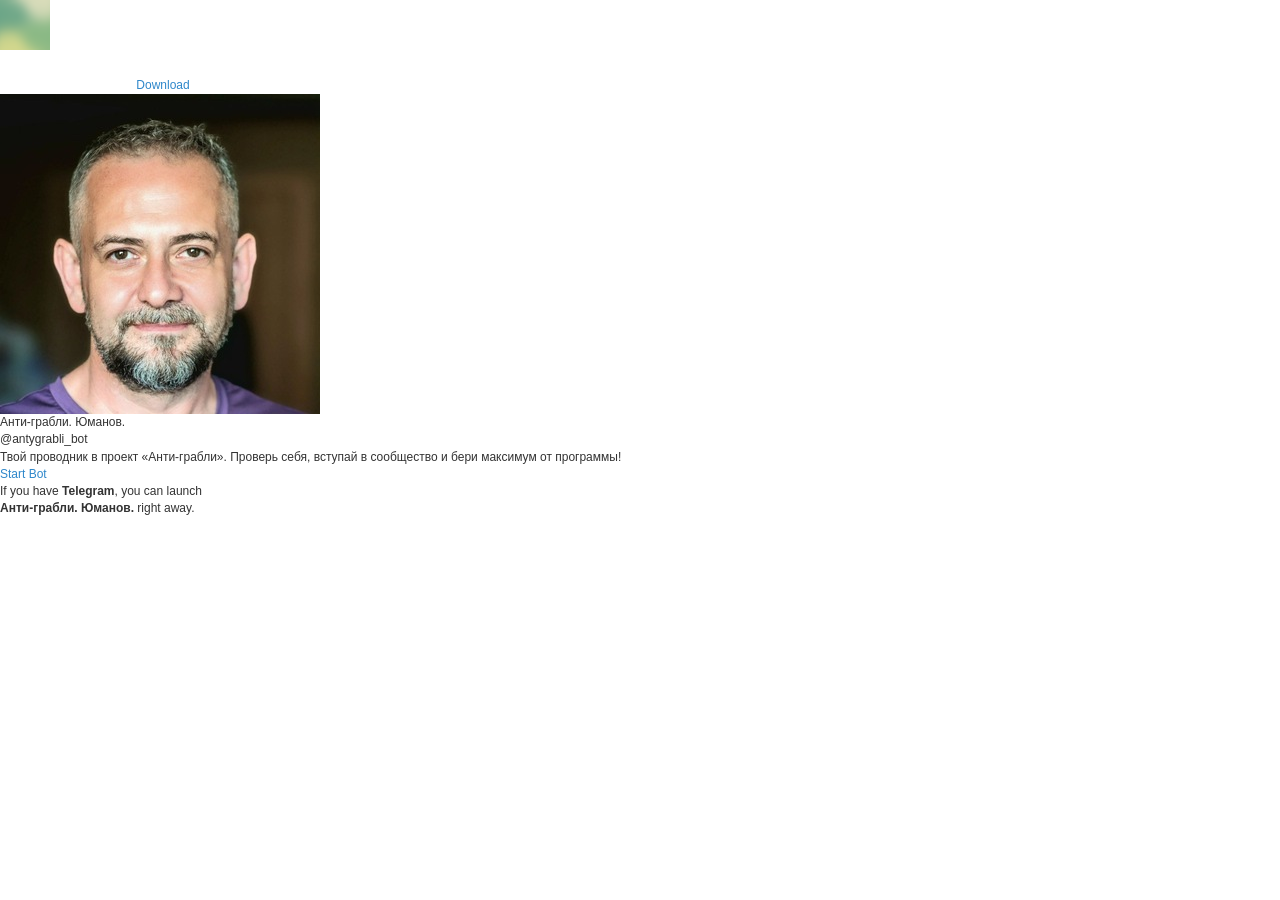
==== antygrabli_bot.html @ 314cc9c7 "Add files via upload" ====
﻿<!DOCTYPE html>
<html>
  <head>
    <meta charset="utf-8">
    <title>Telegram: Launch @antygrabli_bot</title>
    <meta name="viewport" content="width=device-width, initial-scale=1.0">
    <script>location.hash=''</script>
    <script>try{if(window.parent!=null&&window!=window.parent){window.parent.postMessage(JSON.stringify({eventType:'web_app_open_tg_link',eventData:{path_full:"\/antygrabli_bot"}}),'https://web.telegram.org');}}catch(e){}</script>
    <meta property="og:title" content="Анти-грабли. Юманов.">
<meta property="og:image" content="https://cdn4.telesco.pe/file/[base64].jpg">
<meta property="og:site_name" content="Telegram">
<meta property="og:description" content="Твой проводник в проект «Анти-грабли». Проверь себя, вступай в сообщество и бери максимум от программы&#33;">

<meta property="twitter:title" content="Анти-грабли. Юманов.">
<meta property="twitter:image" content="https://cdn4.telesco.pe/file/[base64].jpg">
<meta property="twitter:site" content="@Telegram">

<meta name="twitter:card" content="summary">
<meta name="twitter:site" content="@Telegram">
<meta name="twitter:description" content="Твой проводник в проект «Анти-грабли». Проверь себя, вступай в сообщество и бери максимум от программы&#33;
">
<meta property="al:ios:app_store_id" content="686449807">
<meta property="al:ios:app_name" content="Telegram Messenger">
<meta property="al:ios:url" content="tg://resolve?domain=antygrabli_bot">

<meta property="al:android:url" content="tg://resolve?domain=antygrabli_bot">
<meta property="al:android:app_name" content="Telegram">
<meta property="al:android:package" content="org.telegram.messenger">

<meta name="twitter:app:name:iphone" content="Telegram Messenger">
<meta name="twitter:app:id:iphone" content="686449807">
<meta name="twitter:app:url:iphone" content="tg://resolve?domain=antygrabli_bot">
<meta name="twitter:app:name:ipad" content="Telegram Messenger">
<meta name="twitter:app:id:ipad" content="686449807">
<meta name="twitter:app:url:ipad" content="tg://resolve?domain=antygrabli_bot">
<meta name="twitter:app:name:googleplay" content="Telegram">
<meta name="twitter:app:id:googleplay" content="org.telegram.messenger">
<meta name="twitter:app:url:googleplay" content="https://t.me/antygrabli_bot">

<meta name="apple-itunes-app" content="app-id=686449807, app-argument: tg://resolve?domain=antygrabli_bot">
    <script>window.matchMedia&&window.matchMedia('(prefers-color-scheme: dark)').matches&&document.documentElement&&document.documentElement.classList&&document.documentElement.classList.add('theme_dark');</script>
    <link rel="icon" type="image/svg+xml" href="img/website_icon.svg?4">
<link rel="apple-touch-icon" sizes="180x180" href="img/apple-touch-icon.png">
<link rel="icon" type="image/png" sizes="32x32" href="img/favicon-32x32.png">
<link rel="icon" type="image/png" sizes="16x16" href="img/favicon-16x16.png">
<link rel="alternate icon" href="img/favicon.ico" type="image/x-icon">
    <link href="css/font-roboto.css?1" rel="stylesheet" type="text/css">
    <!--link href="/css/myriad.css" rel="stylesheet"-->
    <link href="css/bootstrap.min.css?3" rel="stylesheet">
    <link href="css/telegram.css?256" rel="stylesheet" media="screen">
  </head>
  <body class="no_transition">
      <div class="tgme_background_wrap">
    <canvas id="tgme_background" class="tgme_background default" width="50" height="50" data-colors="dbddbb,6ba587,d5d88d,88b884"></canvas>
    <div class="tgme_background_pattern default"></div>
  </div>
    <div class="tgme_page_wrap">
      <div class="tgme_head_wrap">
        <div class="tgme_head">
          <a href="//telegram.org/" class="tgme_head_brand">
            <svg class="tgme_logo" height="34" viewbox="0 0 133 34" width="133" xmlns="http://www.w3.org/2000/svg">
              <g fill="none" fill-rule="evenodd">
                <circle cx="17" cy="17" fill="var(--accent-btn-color)" r="17"></circle><path d="m7.06510669 16.9258959c5.22739451-2.1065178 8.71314291-3.4952633 10.45724521-4.1662364 4.9797665-1.9157646 6.0145193-2.2485535 6.6889567-2.2595423.1483363-.0024169.480005.0315855.6948461.192827.1814076.1361492.23132.3200675.2552048.4491519.0238847.1290844.0536269.4231419.0299841.65291-.2698553 2.6225356-1.4375148 8.986738-2.0315537 11.9240228-.2513602 1.2428753-.7499132 1.5088847-1.2290685 1.5496672-1.0413153.0886298-1.8284257-.4857912-2.8369905-1.0972863-1.5782048-.9568691-2.5327083-1.3984317-4.0646293-2.3321592-1.7703998-1.0790837-.212559-1.583655.7963867-2.5529189.2640459-.2536609 4.7753906-4.3097041 4.755976-4.431706-.0070494-.0442984-.1409018-.481649-.2457499-.5678447-.104848-.0861957-.2595946-.0567202-.3712641-.033278-.1582881.0332286-2.6794907 1.5745492-7.5636077 4.6239616-.715635.4545193-1.3638349.6759763-1.9445998.6643712-.64024672-.0127938-1.87182452-.334829-2.78737602-.6100966-1.12296117-.3376271-1.53748501-.4966332-1.45976769-1.0700283.04048-.2986597.32581586-.610598.8560076-.935815z" fill="#fff"></path><path d="m49.4 24v-12.562h-4.224v-2.266h11.198v2.266h-4.268v12.562zm16.094-4.598h-7.172c.066 1.936 1.562 2.772 3.3 2.772 1.254 0 2.134-.198 2.97-.484l.396 1.848c-.924.396-2.2.682-3.74.682-3.476 0-5.522-2.134-5.522-5.412 0-2.97 1.804-5.764 5.236-5.764 3.476 0 4.62 2.86 4.62 5.214 0 .506-.044.902-.088 1.144zm-7.172-1.892h4.708c.022-.99-.418-2.618-2.222-2.618-1.672 0-2.376 1.518-2.486 2.618zm9.538 6.49v-15.62h2.706v15.62zm14.84-4.598h-7.172c.066 1.936 1.562 2.772 3.3 2.772 1.254 0 2.134-.198 2.97-.484l.396 1.848c-.924.396-2.2.682-3.74.682-3.476 0-5.522-2.134-5.522-5.412 0-2.97 1.804-5.764 5.236-5.764 3.476 0 4.62 2.86 4.62 5.214 0 .506-.044.902-.088 1.144zm-7.172-1.892h4.708c.022-.99-.418-2.618-2.222-2.618-1.672 0-2.376 1.518-2.486 2.618zm19.24-1.144v6.072c0 2.244-.462 3.85-1.584 4.862-1.1.99-2.662 1.298-4.136 1.298-1.364 0-2.816-.308-3.74-.858l.594-2.046c.682.396 1.826.814 3.124.814 1.76 0 3.08-.924 3.08-3.234v-.924h-.044c-.616.946-1.694 1.584-3.124 1.584-2.662 0-4.554-2.2-4.554-5.236 0-3.52 2.288-5.654 4.862-5.654 1.65 0 2.596.792 3.102 1.672h.044l.11-1.43h2.354c-.044.726-.088 1.606-.088 3.08zm-2.706 2.948v-1.738c0-.264-.022-.506-.088-.726-.286-.99-1.056-1.738-2.2-1.738-1.518 0-2.64 1.32-2.64 3.498 0 1.826.924 3.3 2.618 3.3 1.012 0 1.892-.66 2.2-1.65.088-.264.11-.638.11-.946zm5.622 4.686v-7.26c0-1.452-.022-2.508-.088-3.454h2.332l.11 2.024h.066c.528-1.496 1.782-2.266 2.948-2.266.264 0 .418.022.638.066v2.53c-.242-.044-.484-.066-.814-.066-1.276 0-2.178.814-2.42 2.046-.044.242-.066.528-.066.814v5.566zm16.05-6.424v3.85c0 .968.044 1.914.176 2.574h-2.442l-.198-1.188h-.066c-.638.836-1.76 1.43-3.168 1.43-2.156 0-3.366-1.562-3.366-3.19 0-2.684 2.398-4.07 6.358-4.048v-.176c0-.704-.286-1.87-2.178-1.87-1.056 0-2.156.33-2.882.792l-.528-1.76c.792-.484 2.178-.946 3.872-.946 3.432 0 4.422 2.178 4.422 4.532zm-2.64 2.662v-1.474c-1.914-.022-3.74.374-3.74 2.002 0 1.056.682 1.54 1.54 1.54 1.1 0 1.87-.704 2.134-1.474.066-.198.066-.396.066-.594zm5.6 3.762v-7.524c0-1.232-.044-2.266-.088-3.19h2.31l.132 1.584h.066c.506-.836 1.474-1.826 3.3-1.826 1.408 0 2.508.792 2.97 1.98h.044c.374-.594.814-1.034 1.298-1.342.616-.418 1.298-.638 2.2-.638 1.76 0 3.564 1.21 3.564 4.642v6.314h-2.64v-5.918c0-1.782-.616-2.838-1.914-2.838-.924 0-1.606.66-1.892 1.43-.088.242-.132.594-.132.902v6.424h-2.64v-6.204c0-1.496-.594-2.552-1.848-2.552-1.012 0-1.694.792-1.958 1.518-.088.286-.132.594-.132.902v6.336z" fill="var(--tme-logo-color)" fill-rule="nonzero"></path>
              </g>
            </svg>
          </a>
          <a class="tgme_head_right_btn" href="//telegram.org/dl?tme=3ee11aa022f55c10c8_10150899774767013771">
            Download
          </a>
        </div>
      </div>
      <div class="tgme_body_wrap">
        <div class="tgme_page">
          <div class="tgme_page_photo">
  <a href="tg://resolve?domain=antygrabli_bot"><img class="tgme_page_photo_image" src="file/o7keqk_J-MLzrLKqcfE4UvYpmNvFqeB0uSHkjkhdVdknVBe8WwYzG3mtkqdYUMrD1_u_IYkKu12-odv3YaMMMfmmOfrYXUPexND0pdHEppFh3hZyS13MQSkpQz-N1E_ob2h_iFn2cKWT8dSg9NeLeKuUp2DoCkZ5UfB9hZ7ItU0K8zpgWgC48NSNGZBaXIZuNIN-.jpg"></a>
</div>
<div class="tgme_page_title"><span dir="auto">Анти-грабли. Юманов.</span></div>
<div class="tgme_page_extra">
  @antygrabli_bot
</div>

<div class="tgme_page_description ">Твой проводник в проект «Анти-грабли». Проверь себя, вступай в сообщество и бери максимум от программы&#33;</div>
<div class="tgme_page_action">
  <a class="tgme_action_button_new shine" href="tg://resolve?domain=antygrabli_bot">Start Bot</a>
</div>
<!-- WEBOGRAM_BTN -->
<!-- PRIVACY_BTN -->
<div class="tgme_page_additional">
  If you have <strong>Telegram</strong>, you can launch <br><strong>Анти-грабли. Юманов.</strong> right away.
</div>
        </div>
        
      </div>
    </div>

    <div id="tgme_frame_cont"></div>

    <script src="js/tgwallpaper.min.js?3"></script>

    <script type="text/javascript">

var protoUrl = "tg:\/\/resolve?domain=antygrabli_bot";
if (false) {
  var iframeContEl = document.getElementById('tgme_frame_cont') || document.body;
  var iframeEl = document.createElement('iframe');
  iframeContEl.appendChild(iframeEl);
  var pageHidden = false;
  window.addEventListener('pagehide', function () {
    pageHidden = true;
  }, false);
  window.addEventListener('blur', function () {
    pageHidden = true;
  }, false);
  if (iframeEl !== null) {
    iframeEl.src = protoUrl;
  }
  !false && setTimeout(function() {
    if (!pageHidden) {
      window.location = protoUrl;
    }
  }, 2000);
}
else if (protoUrl) {
  setTimeout(function() {
    window.location = protoUrl;
  }, 100);
}

var tme_bg = document.getElementById('tgme_background');
if (tme_bg) {
  TWallpaper.init(tme_bg);
  TWallpaper.animate(true);
  window.onfocus = function(){ TWallpaper.update(); };
}
document.body.classList.remove('no_transition');

function toggleTheme(dark) {
  document.documentElement.classList.toggle('theme_dark', dark);
  window.Telegram && Telegram.setWidgetOptions({dark: dark});
}
if (window.matchMedia) {
  var darkMedia = window.matchMedia('(prefers-color-scheme: dark)');
  toggleTheme(darkMedia.matches);
  darkMedia.addListener(function(e) {
    toggleTheme(e.matches);
  });
}

    
    </script>
  </body>
</html>
<!-- page generated in 5.79ms -->
---- css/font-roboto.css ----
/* cyrillic-ext */
@font-face {
  font-family: 'Roboto';
  font-style: normal;
  font-weight: 400;
  font-display: swap;
  src: url('../fonts/Roboto/KFOmCnqEu92Fr1Mu72xKKTU1Kvnz.woff2') format('woff2');
  unicode-range: U+0460-052F, U+1C80-1C88, U+20B4, U+2DE0-2DFF, U+A640-A69F, U+FE2E-FE2F;
}
/* cyrillic */
@font-face {
  font-family: 'Roboto';
  font-style: normal;
  font-weight: 400;
  font-display: swap;
  src: url('../fonts/Roboto/KFOmCnqEu92Fr1Mu5mxKKTU1Kvnz.woff2') format('woff2');
  unicode-range: U+0301, U+0400-045F, U+0490-0491, U+04B0-04B1, U+2116;
}
/* greek-ext */
@font-face {
  font-family: 'Roboto';
  font-style: normal;
  font-weight: 400;
  font-display: swap;
  src: url('../fonts/Roboto/KFOmCnqEu92Fr1Mu7mxKKTU1Kvnz.woff2') format('woff2');
  unicode-range: U+1F00-1FFF;
}
/* greek */
@font-face {
  font-family: 'Roboto';
  font-style: normal;
  font-weight: 400;
  font-display: swap;
  src: url('../fonts/Roboto/KFOmCnqEu92Fr1Mu4WxKKTU1Kvnz.woff2') format('woff2');
  unicode-range: U+0370-03FF;
}
/* vietnamese */
@font-face {
  font-family: 'Roboto';
  font-style: normal;
  font-weight: 400;
  font-display: swap;
  src: url('../fonts/Roboto/KFOmCnqEu92Fr1Mu7WxKKTU1Kvnz.woff2') format('woff2');
  unicode-range: U+0102-0103, U+0110-0111, U+0128-0129, U+0168-0169, U+01A0-01A1, U+01AF-01B0, U+1EA0-1EF9, U+20AB;
}
/* latin-ext */
@font-face {
  font-family: 'Roboto';
  font-style: normal;
  font-weight: 400;
  font-display: swap;
  src: url('../fonts/Roboto/KFOmCnqEu92Fr1Mu7GxKKTU1Kvnz.woff2') format('woff2');
  unicode-range: U+0100-024F, U+0259, U+1E00-1EFF, U+2020, U+20A0-20AB, U+20AD-20CF, U+2113, U+2C60-2C7F, U+A720-A7FF;
}
/* latin */
@font-face {
  font-family: 'Roboto';
  font-style: normal;
  font-weight: 400;
  font-display: swap;
  src: url('../fonts/Roboto/KFOmCnqEu92Fr1Mu4mxKKTU1Kg.woff2') format('woff2');
  unicode-range: U+0000-00FF, U+0131, U+0152-0153, U+02BB-02BC, U+02C6, U+02DA, U+02DC, U+2000-206F, U+2074, U+20AC, U+2122, U+2191, U+2193, U+2212, U+2215, U+FEFF, U+FFFD;
}
/* cyrillic-ext */
@font-face {
  font-family: 'Roboto';
  font-style: normal;
  font-weight: 500;
  font-display: swap;
  src: url('../fonts/Roboto/KFOlCnqEu92Fr1MmEU9fCRc4AMP6lbBP.woff2') format('woff2');
  unicode-range: U+0460-052F, U+1C80-1C88, U+20B4, U+2DE0-2DFF, U+A640-A69F, U+FE2E-FE2F;
}
/* cyrillic */
@font-face {
  font-family: 'Roboto';
  font-style: normal;
  font-weight: 500;
  font-display: swap;
  src: url('../fonts/Roboto/KFOlCnqEu92Fr1MmEU9fABc4AMP6lbBP.woff2') format('woff2');
  unicode-range: U+0301, U+0400-045F, U+0490-0491, U+04B0-04B1, U+2116;
}
/* greek-ext */
@font-face {
  font-family: 'Roboto';
  font-style: normal;
  font-weight: 500;
  font-display: swap;
  src: url('../fonts/Roboto/KFOlCnqEu92Fr1MmEU9fCBc4AMP6lbBP.woff2') format('woff2');
  unicode-range: U+1F00-1FFF;
}
/* greek */
@font-face {
  font-family: 'Roboto';
  font-style: normal;
  font-weight: 500;
  font-display: swap;
  src: url('../fonts/Roboto/KFOlCnqEu92Fr1MmEU9fBxc4AMP6lbBP.woff2') format('woff2');
  unicode-range: U+0370-03FF;
}
/* vietnamese */
@font-face {
  font-family: 'Roboto';
  font-style: normal;
  font-weight: 500;
  font-display: swap;
  src: url('../fonts/Roboto/KFOlCnqEu92Fr1MmEU9fCxc4AMP6lbBP.woff2') format('woff2');
  unicode-range: U+0102-0103, U+0110-0111, U+0128-0129, U+0168-0169, U+01A0-01A1, U+01AF-01B0, U+1EA0-1EF9, U+20AB;
}
/* latin-ext */
@font-face {
  font-family: 'Roboto';
  font-style: normal;
  font-weight: 500;
  font-display: swap;
  src: url('../fonts/Roboto/KFOlCnqEu92Fr1MmEU9fChc4AMP6lbBP.woff2') format('woff2');
  unicode-range: U+0100-024F, U+0259, U+1E00-1EFF, U+2020, U+20A0-20AB, U+20AD-20CF, U+2113, U+2C60-2C7F, U+A720-A7FF;
}
/* latin */
@font-face {
  font-family: 'Roboto';
  font-style: normal;
  font-weight: 500;
  font-display: swap;
  src: url('../fonts/Roboto/KFOlCnqEu92Fr1MmEU9fBBc4AMP6lQ.woff2') format('woff2');
  unicode-range: U+0000-00FF, U+0131, U+0152-0153, U+02BB-02BC, U+02C6, U+02DA, U+02DC, U+2000-206F, U+2074, U+20AC, U+2122, U+2191, U+2193, U+2212, U+2215, U+FEFF, U+FFFD;
}
/* cyrillic-ext */
@font-face {
  font-family: 'Roboto';
  font-style: normal;
  font-weight: 700;
  font-display: swap;
  src: url('../fonts/Roboto/KFOlCnqEu92Fr1MmWUlfCRc4AMP6lbBP.woff2') format('woff2');
  unicode-range: U+0460-052F, U+1C80-1C88, U+20B4, U+2DE0-2DFF, U+A640-A69F, U+FE2E-FE2F;
}
/* cyrillic */
@font-face {
  font-family: 'Roboto';
  font-style: normal;
  font-weight: 700;
  font-display: swap;
  src: url('../fonts/Roboto/KFOlCnqEu92Fr1MmWUlfABc4AMP6lbBP.woff2') format('woff2');
  unicode-range: U+0301, U+0400-045F, U+0490-0491, U+04B0-04B1, U+2116;
}
/* greek-ext */
@font-face {
  font-family: 'Roboto';
  font-style: normal;
  font-weight: 700;
  font-display: swap;
  src: url('../fonts/Roboto/KFOlCnqEu92Fr1MmWUlfCBc4AMP6lbBP.woff2') format('woff2');
  unicode-range: U+1F00-1FFF;
}
/* greek */
@font-face {
  font-family: 'Roboto';
  font-style: normal;
  font-weight: 700;
  font-display: swap;
  src: url('../fonts/Roboto/KFOlCnqEu92Fr1MmWUlfBxc4AMP6lbBP.woff2') format('woff2');
  unicode-range: U+0370-03FF;
}
/* vietnamese */
@font-face {
  font-family: 'Roboto';
  font-style: normal;
  font-weight: 700;
  font-display: swap;
  src: url('../fonts/Roboto/KFOlCnqEu92Fr1MmWUlfCxc4AMP6lbBP.woff2') format('woff2');
  unicode-range: U+0102-0103, U+0110-0111, U+0128-0129, U+0168-0169, U+01A0-01A1, U+01AF-01B0, U+1EA0-1EF9, U+20AB;
}
/* latin-ext */
@font-face {
  font-family: 'Roboto';
  font-style: normal;
  font-weight: 700;
  font-display: swap;
  src: url('../fonts/Roboto/KFOlCnqEu92Fr1MmWUlfChc4AMP6lbBP.woff2') format('woff2');
  unicode-range: U+0100-024F, U+0259, U+1E00-1EFF, U+2020, U+20A0-20AB, U+20AD-20CF, U+2113, U+2C60-2C7F, U+A720-A7FF;
}
/* latin */
@font-face {
  font-family: 'Roboto';
  font-style: normal;
  font-weight: 700;
  font-display: swap;
  src: url('../fonts/Roboto/KFOlCnqEu92Fr1MmWUlfBBc4AMP6lQ.woff2') format('woff2');
  unicode-range: U+0000-00FF, U+0131, U+0152-0153, U+02BB-02BC, U+02C6, U+02DA, U+02DC, U+2000-206F, U+2074, U+20AC, U+2122, U+2191, U+2193, U+2212, U+2215, U+FEFF, U+FFFD;
}
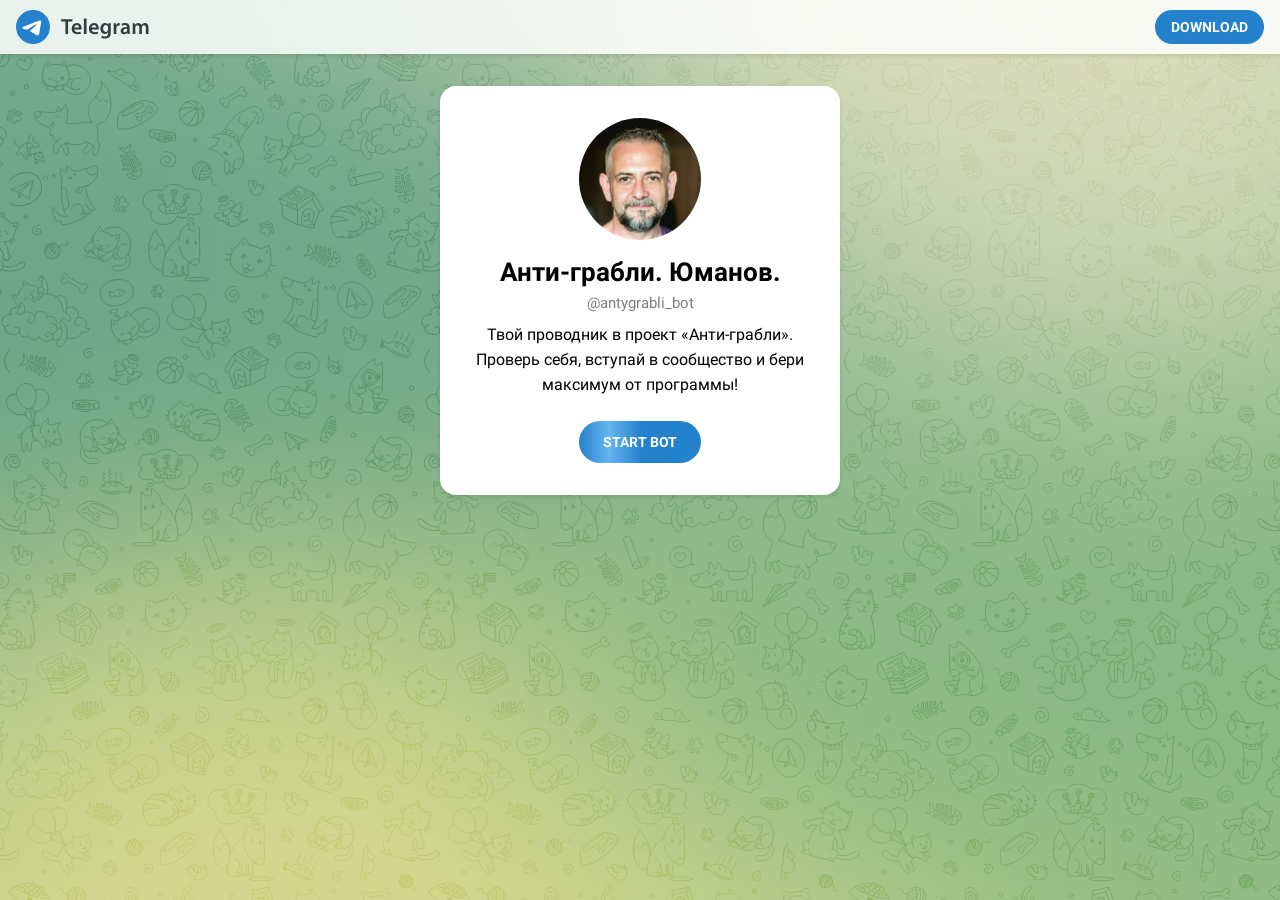
==== commit eac0712b: "Убран автопереход в Telegram: страница ждёт клика по Start Bot" ====
--- a/antygrabli_bot.html
+++ b/antygrabli_bot.html
@@ -72,7 +72,7 @@
       <div class="tgme_body_wrap">
         <div class="tgme_page">
           <div class="tgme_page_photo">
-  <a href="tg://resolve?domain=antygrabli_bot"><img class="tgme_page_photo_image" src="file/o7keqk_J-MLzrLKqcfE4UvYpmNvFqeB0uSHkjkhdVdknVBe8WwYzG3mtkqdYUMrD1_u_IYkKu12-odv3YaMMMfmmOfrYXUPexND0pdHEppFh3hZyS13MQSkpQz-N1E_ob2h_iFn2cKWT8dSg9NeLeKuUp2DoCkZ5UfB9hZ7ItU0K8zpgWgC48NSNGZBaXIZuNIN-.jpg"></a>
+  <a href="https://t.me/antygrabli_bot"><img class="tgme_page_photo_image" src="file/o7keqk_J-MLzrLKqcfE4UvYpmNvFqeB0uSHkjkhdVdknVBe8WwYzG3mtkqdYUMrD1_u_IYkKu12-odv3YaMMMfmmOfrYXUPexND0pdHEppFh3hZyS13MQSkpQz-N1E_ob2h_iFn2cKWT8dSg9NeLeKuUp2DoCkZ5UfB9hZ7ItU0K8zpgWgC48NSNGZBaXIZuNIN-.jpg"></a>
 </div>
 <div class="tgme_page_title"><span dir="auto">Анти-грабли. Юманов.</span></div>
 <div class="tgme_page_extra">
@@ -81,7 +81,7 @@
 
 <div class="tgme_page_description ">Твой проводник в проект «Анти-грабли». Проверь себя, вступай в сообщество и бери максимум от программы&#33;</div>
 <div class="tgme_page_action">
-  <a class="tgme_action_button_new shine" href="tg://resolve?domain=antygrabli_bot">Start Bot</a>
+  <a class="tgme_action_button_new shine" href="https://t.me/antygrabli_bot" rel="noopener">Start Bot</a>
 </div>
 <!-- WEBOGRAM_BTN -->
 <!-- PRIVACY_BTN -->
@@ -99,32 +99,8 @@
 
     <script type="text/javascript">
 
-var protoUrl = "tg:\/\/resolve?domain=antygrabli_bot";
-if (false) {
-  var iframeContEl = document.getElementById('tgme_frame_cont') || document.body;
-  var iframeEl = document.createElement('iframe');
-  iframeContEl.appendChild(iframeEl);
-  var pageHidden = false;
-  window.addEventListener('pagehide', function () {
-    pageHidden = true;
-  }, false);
-  window.addEventListener('blur', function () {
-    pageHidden = true;
-  }, false);
-  if (iframeEl !== null) {
-    iframeEl.src = protoUrl;
-  }
-  !false && setTimeout(function() {
-    if (!pageHidden) {
-      window.location = protoUrl;
-    }
-  }, 2000);
-}
-else if (protoUrl) {
-  setTimeout(function() {
-    window.location = protoUrl;
-  }, 100);
-}
+// Автопереход в Telegram отключён: страница остаётся открытой,
+// пока пользователь сам не нажмёт кнопку «Start Bot».
 
 var tme_bg = document.getElementById('tgme_background');
 if (tme_bg) {
--- a/css/telegram.css
+++ b/css/telegram.css
@@ -0,0 +1,5400 @@
+body {
+  font: 12px/18px "Lucida Grande", "Lucida Sans Unicode", Arial, Helvetica, Verdana, sans-serif;
+  /*-webkit-font-smoothing: antialiased;*/
+}
+html.native_fonts body {
+  font-family: -apple-system, BlinkMacSystemFont, "Segoe UI", Roboto, Helvetica, Arial, sans-serif, "Apple Color Emoji", "Segoe UI Emoji", "Segoe UI Symbol";
+}
+html.lang_rtl {
+  direction: rtl;
+}
+
+body,
+html.theme_dark body.bg_light {
+  --text-color: #000;
+  --second-text-color: #7d7f81;
+  --accent-btn-color: #2481cc;
+  --accent-color-hover: #1a8ad5;
+  --body-bg: #fff;
+  --box-bg: #fff;
+  --box-bg-blured: rgba(255, 255, 255, .84);
+  --tme-logo-color: #363b40;
+  --tme-desc-color: #808080;
+  --tme-table-bg-color: #fff;
+  --tme-table-border-color: #e6e6e6;
+  --tme-table-head-color: #f7f7f7;
+  --tme-table-accent-color: #1482d1;
+  --tme-table-accent-bg-color: #e5f1fa;
+  --accent-link-color: #2481cc;
+
+  --dl-link-icon: url('data:image/svg+xml,%3Csvg%20height%3D%2214%22%20viewBox%3D%220%200%2014%2014%22%20width%3D%2214%22%20xmlns%3D%22http%3A%2F%2Fwww.w3.org%2F2000%2Fsvg%22%3E%3Cpath%20d%3D%22m4.4%2010.3%203.3-3.5c0%200%200%200%200%200l-3.3-3.5%22%20fill%3D%22none%22%20stroke%3D%22%231482d1%22%20stroke-linecap%3D%22round%22%20stroke-width%3D%221.05%22%2F%3E%3C%2Fsvg%3E');
+  --icon-verified: url('data:image/svg+xml,%3Csvg%20fill%3D%22none%22%20height%3D%2226%22%20viewBox%3D%220%200%2026%2026%22%20width%3D%2226%22%20xmlns%3D%22http%3A%2F%2Fwww.w3.org%2F2000%2Fsvg%22%3E%3Cpath%20d%3D%22m6%206h12v12h-12z%22%20fill%3D%22%23fff%22%2F%3E%3Cpath%20clip-rule%3D%22evenodd%22%20d%3D%22m14.38%201.51%201.82%201.82c.37.37.86.57%201.38.57h2.57c1.01%200%201.85.77%201.94%201.76l.01.19v2.57c0%20.52.21%201.01.57%201.38l1.82%201.82c.71.71.76%201.84.13%202.61l-.13.15-1.82%201.82c-.37.37-.57.86-.57%201.38v2.57c0%201.01-.77%201.85-1.76%201.94l-.19.01h-2.57c-.52%200-1.01.21-1.38.57l-1.82%201.82c-.71.71-1.84.76-2.61.13l-.15-.13-1.82-1.82c-.37-.37-.86-.57-1.38-.57h-2.57c-1.01%200-1.85-.77-1.94-1.76l-.01-.19v-2.57c0-.52-.21-1.01-.57-1.38l-1.82-1.82c-.71-.71-.76-1.84-.13-2.61l.13-.15%201.82-1.82c.37-.37.57-.86.57-1.38v-2.57c0-1.08.87-1.95%201.95-1.95h2.57c.52%200%201.01-.21%201.38-.57l1.82-1.82c.76-.76%202-.76%202.76%200zm3.2%208.05c-.43-.34-1.03-.31-1.42.06l-.1.11-4.45%205.56-1.75-1.75-.11-.1c-.42-.32-1.03-.29-1.42.1s-.42.99-.1%201.42l.1.11%202.6%202.6.11.1c.42.32%201.02.29%201.4-.08l.1-.11%205.2-6.5.08-.12c.27-.46.17-1.05-.25-1.4z%22%20fill%3D%22%231c93e3%22%20fill-rule%3D%22evenodd%22%2F%3E%3C%2Fsvg%3E');
+}
+
+html.theme_dark body,
+html body.bg_dark {
+  --text-color: #fff;
+  --accent-btn-color: #1c93e3;
+  --body-bg: #000;
+  --box-bg: #1e1e1e;
+  --box-bg-blured: rgba(34, 34, 34, .84);
+  --tme-logo-color: #fff;
+  --tme-desc-color: #84888C;
+  --tme-table-bg-color: #212429;
+  --tme-table-border-color: #33373d;
+  --tme-table-head-color: #262a2e;
+  --tme-table-accent-color: #30aafd;
+  --tme-table-accent-bg-color: #23313e;
+  --accent-link-color: #3ca1eb;
+
+  --dl-link-icon: url('data:image/svg+xml,%3Csvg%20height%3D%2214%22%20viewBox%3D%220%200%2014%2014%22%20width%3D%2214%22%20xmlns%3D%22http%3A%2F%2Fwww.w3.org%2F2000%2Fsvg%22%3E%3Cpath%20d%3D%22m4.4%2010.3%203.3-3.5c0%200%200%200%200%200l-3.3-3.5%22%20fill%3D%22none%22%20stroke%3D%22%2330aafd%22%20stroke-linecap%3D%22round%22%20stroke-width%3D%221.05%22%2F%3E%3C%2Fsvg%3E');
+}
+body {
+  background: var(--body-bg);
+}
+
+.no_transition,
+.no_transition * {
+  transition: none !important;
+}
+
+a,
+a:hover {
+  color: #0088cc;
+}
+a:focus {
+  text-decoration: none;
+}
+a:hover {
+  text-decoration: underline;
+}
+
+.container {
+  margin-right: auto;
+  margin-left: auto;
+  padding-left: 15px;
+  padding-right: 15px;
+}
+@media (min-width: 768px) {
+  .container {
+    width: 750px;
+  }
+}
+@media (min-width: 992px) {
+  .container {
+    width: 970px;
+  }
+}
+@media (min-width: 1200px) {
+  .container {
+    width: 1170px;
+  }
+}
+.container-fluid {
+  margin-right: auto;
+  margin-left: auto;
+  padding-left: 15px;
+  padding-right: 15px;
+}
+.row {
+  margin-left: -15px;
+  margin-right: -15px;
+}
+
+.container:before {
+  content: " ";
+  display: table;
+}
+.container:after {
+  content: " ";
+  display: table;
+  clear: both;
+}
+
+@media (min-width: 1px) {
+  .lang_rtl .navbar-nav,
+  .lang_rtl .navbar-nav > li {
+    float: right;
+  }
+  .lang_rtl .navbar-right {
+    float: left !important;
+  }
+}
+
+.llm-hint {
+  position: absolute;
+  width: 1px;
+  height: 1px;
+  overflow: hidden;
+  clip: rect(0 0 0 0);
+  white-space: nowrap;
+}
+
+.tl_page_head,
+.dev_page_head {
+  position: fixed;
+  top: 0;
+  left: 0;
+  right: 0;
+  background: #fff;
+  margin-bottom: 0;
+}
+@supports(-webkit-backdrop-filter: blur(0px)) {
+  .tl_page_head,
+  .dev_page_head {
+    background: rgba(255, 255, 255, .84);
+    -webkit-backdrop-filter: blur(25px);
+  }
+}
+@supports(backdrop-filter: blur(0px)) {
+  .tl_page_head,
+  .dev_page_head {
+    background: rgba(255, 255, 255, .84);
+    backdrop-filter: blur(25px);
+  }
+}
+.navbar-tg .navbar-inner {
+  box-shadow: none;
+  -webkit-box-shadow: none;
+  border-bottom: 1px solid #e8e8e8;
+}
+.navbar-tg .nav a {
+  color: #0088cc;
+}
+.navbar-tg .nav a:hover,
+.navbar-tg .nav .active a {
+  color: #0088cc;
+}
+.navbar-tg .nav > .active > a,
+.navbar-tg .nav > .open > a,
+.navbar-tg .nav > li > a:hover {
+  position: relative;
+}
+.navbar-tg .nav > li > a:after {
+  display: block;
+  height: 3px;
+  background: #179cde;
+  position: absolute;
+  border-radius: 2px 2px 0 0;
+  content: "";
+  left: 4px;
+  right: 4px;
+  opacity: 0;
+  bottom: -1px;
+  -webkit-transition: opacity .2s ease-in-out, transform .2s ease-in-out;
+  -moz-transition: opacity .2s ease-in-out, transform .2s ease-in-out;
+  -ms-transition: opacity .2s ease-in-out, transform .2s ease-in-out;
+
+  transform-origin: bottom;
+  transform: scaleX(0.3) scaleY(0);
+
+}
+.navbar-tg .nav > .active > a:after,
+.navbar-tg .nav > .open > a:after,
+.navbar-tg .nav > li > a:hover:after {
+  opacity: 1;
+  transform: scaleX(1.0) scaleY(1.0);
+}
+.navbar-tg .nav > li > a,
+.navbar-tg .nav > li > a:hover,
+.navbar-tg .nav > li > a:focus {
+  background-color: transparent;
+}
+
+.nav {
+  color: #a2a2a2;
+  font-size: 15px;
+  padding-left: 0;
+  padding-right: 0;
+}
+
+
+.caret {
+  display: inline-block;
+  background: url(../img/dropdown_1x.png) -2px -5px no-repeat;
+  border: 0;
+  width: 14px;
+  height: 6px;
+  margin-left: 2px;
+  vertical-align: middle;
+}
+
+
+.nav-pills > li > a {
+  font-size: 15px;
+  padding: 8px 17px;
+  border-radius: 0;
+}
+
+.nav > li > a:hover,
+.nav > li > a:focus {
+  background-color: #f0f6fa;
+  text-decoration: none;
+}
+
+.nav .open > a,
+.nav .open > a:hover,
+.nav .open > a:focus,
+.nav-pills > li.active > a,
+.nav-pills > li.active > a:hover,
+.nav-pills > li.active > a:focus {
+  box-shadow: none;
+  background-color: #1e98d4;
+  color: #FFF;
+  border: 0;
+}
+
+.nav .open > a .caret,
+.nav .open > a:hover .caret,
+.nav .open > a:focus .caret {
+  background-position: -2px -15px;
+}
+
+.dropdown-menu {
+  min-width: 177px;
+  padding: 0;
+  margin: 7px 0 0 0;
+  list-style: none;
+  font-size: 13px;
+  text-align: left;
+  background-color: #fff;
+  border-radius: 0;
+  border: 1px solid rgba(29,92,123,0.3);
+  box-shadow: 0 1px 1px rgba(20,60,83,0.1);
+  -webkit-box-shadow: 0 1px 1px rgba(20,60,83,0.1);
+}
+.dropdown-menu > li > a {
+  padding: 8px 18px;
+  margin: 0 -1px;
+  color: #08c;
+}
+.dropdown-menu > li > a:first-child {
+  margin-top: -1px;
+  padding-top: 9px;
+}
+.dropdown-menu > li > a:last-child {
+  margin-bottom: -1px;
+  padding-bottom: 9px;
+}
+.dropdown-menu > li > a:hover,
+.dropdown-menu > li > a:focus,
+.dropdown-menu > li.active > a {
+  text-decoration: none;
+  color: #FFF;
+  background-color: #1e98d4;
+}
+
+#dev_page_content > ul:not(.nav),
+#dev_page_content ul.bulleted,
+#dev_page_content > ul:not(.nav) ul:not(.nav),
+#dev_page_content > ol:not(.nav) ul:not(.nav),
+#dev_page_content ul.bulleted ul.bulleted {
+  list-style-type: none;
+  padding-left: 10px;
+}
+.is_rtl #dev_page_content > ul:not(.nav),
+.is_rtl #dev_page_content ul.bulleted,
+.is_rtl #dev_page_content > ul:not(.nav) ul:not(.nav),
+.is_rtl #dev_page_content > ol:not(.nav) ul:not(.nav),
+.is_rtl #dev_page_content ul.bulleted ul.bulleted {
+  padding-right: 10px;
+  padding-left: 0;
+}
+#dev_page_content > ol {
+  padding-left: 25px;
+}
+#dev_page_content > ol > li {
+  padding-left: 5px;
+}
+
+
+#dev_page_content > ul:not(.nav) li,
+#dev_page_content > ol:not(.nav) ul:not(.nav) li,
+#dev_page_content ul.bulleted li {
+  background-image: url(../img/bullet.png);
+  background-repeat: no-repeat;
+  background-position: 0px 8px;
+  padding-left: 20px;
+}
+
+.is_rtl #dev_page_content > ul:not(.nav) li,
+.is_rtl #dev_page_content > ol:not(.nav) ul:not(.nav) li,
+.is_rtl #dev_page_content ul.bulleted li {
+  background-position: 100% 8px;
+  padding-left: 0;
+  padding-right: 20px;
+}
+
+@media(max-width: 720px) {
+  #dev_page_content table.table {
+    width: 100%;
+    max-width: 100%;
+    margin-bottom: 17px;
+    display: block;
+    overflow: auto;
+    margin: 0 -14px;
+    margin-bottom: 17px;
+    padding: 0 14px;
+    box-sizing: content-box;
+  }
+
+  #dev_page_content code {
+    overflow-wrap: break-word;
+  }
+
+  #dev_page_content table.table-bordered {
+    border: 0;
+  }
+  #dev_page_content table.table-bordered thead th {
+    border-top: 1px solid #eee;
+  }
+}
+
+#dev_page_content table.table code {
+  overflow-wrap: normal;
+}
+
+.breadcrumb > li {
+  text-shadow: none;
+}
+.breadcrumb > li > .divider {
+  color: #c1d3e4;
+}
+
+pre, code {
+  border: 0;
+}
+pre {
+  font-size: 13px;
+  color: #546172;
+  background: #ecf3f8;
+  border-radius: 0;
+}
+code {
+  background: #feeae4;
+  color: #c61717;
+  padding: 3px 5px;
+  border-radius: 0;
+}
+blockquote {
+  border-left-color: #179cde;
+}
+blockquote p {
+  font-size: 14px;
+  font-weight: normal;
+  line-height: 20px;
+  margin-bottom: 10px;
+}
+ul ul, ol ul, ul ol, ol ol {
+  margin-bottom: 8.5px;
+}
+.table td, .table th {
+  border-top-color: #eee;
+}
+h1, h2, h3, h4, h5, h6 {
+  font-weight: bold;
+  margin: 20px 0 10px 0;
+  position: relative;
+}
+h1 {
+  font-size: 20px;
+  margin-top: 32px;
+  margin-bottom: 12px;
+}
+h2 {
+  font-size: 20px;
+  margin-top: 32px;
+  margin-bottom: 12px;
+}
+h3 {
+  font-size: 20px;
+  margin-top: 32px;
+  margin-bottom: 10px;
+}
+h4 {
+  font-size: 16px;
+  margin-top: 29px;
+  margin-bottom: 7px;
+}
+h5 {
+  font-size: 16px;
+  margin-top: 29px;
+  margin-bottom: 7px;
+}
+
+mark {
+  padding: .2em .4em;
+}
+
+a.btn,
+button.btn {
+  border-radius: 0;
+}
+
+.form-control {
+  border-radius: 0;
+  box-shadow: none;
+}
+
+
+a.anchor {
+  text-decoration: none;
+  line-height: 1;
+  margin-left: -22px;
+
+  cursor: default;
+  display: block;
+  position: absolute;
+  top: 0;
+  left: 0;
+  bottom: 0;
+
+  border-top: 60px solid transparent;
+  margin-top: -60px;
+  -webkit-background-clip:padding-box;
+  -moz-background-clip:padding;
+  background-clip:padding-box;
+  outline: 0;
+}
+.is_rtl a.anchor {
+  margin-right: -22px;
+  margin-left: 0;
+}
+
+a.anchor i.anchor-icon {
+  display: inline-block;
+  width: 18px;
+  height: 20px;
+  margin-top: 2px;
+  line-height: 14px;
+  vertical-align: text-top;
+  background: url(../img/link-icon.png) 0 0 no-repeat;
+  background-size: 17px 18px;
+  opacity: 0;
+
+  cursor: pointer;
+  padding: 0;
+  position: relative;
+  z-index: 10;
+
+  -webkit-transition: opacity .15s ease-in-out;
+  -moz-transition: opacity .15s ease-in-out;
+  -ms-transition: opacity .15s ease-in-out;
+  -o-transition: opacity .15s ease-in-out;
+  transition: opacity .15s ease-in-out;
+}
+
+h1 a.anchor i.anchor-icon {margin-top: 2px;}
+h2 a.anchor i.anchor-icon {margin-top: 2px;}
+h3 a.anchor i.anchor-icon {margin-top: 2px;}
+h4 a.anchor i.anchor-icon {margin-top: 0px;}
+
+
+h1:hover a.anchor i.anchor-icon,
+h2:hover a.anchor i.anchor-icon,
+h3:hover a.anchor i.anchor-icon,
+h4:hover a.anchor i.anchor-icon,
+h5:hover a.anchor i.anchor-icon,
+h6:hover a.anchor i.anchor-icon {
+  opacity: 0.6;
+}
+i.anchor-icon:hover {
+  opacity: 1 !important;
+}
+
+.breadcrumb {
+  background-color: #ecf3fa;
+}
+.breadcrumb {
+  white-space: nowrap;
+  text-overflow: ellipsis;
+  overflow: hidden;
+}
+.breadcrumb li {
+  display: inline-block;
+  float: none;
+  white-space: nowrap;
+  text-overflow: ellipsis;
+}
+.breadcrumb > li + li:before {
+  padding: 0;
+  content: "";
+}
+.icon-breadcrumb-divider {
+  display: inline-block;
+  background: url(../img/breadcrumb_divider_1x.png) 0 50% no-repeat;
+  width: 5px;
+  height: 18px;
+  line-height: 18px;
+  margin: 0 8px;
+  vertical-align: top;
+}
+
+.slightly-pull-right {
+  float: right;
+}
+.slightly-pull-left {
+  float: left;
+}
+
+
+.back_to_top_wrap {
+  display: block;
+  pointer-events: none;
+  cursor: default;
+  position: fixed;
+  left: 0;
+  top: 50px;
+  bottom: 0;
+  outline: none;
+  box-shadow: none;
+  opacity: 0;
+  /*display: none;*/
+  transition: opacity ease-in-out 0.2s;
+  -webkit-transition: opacity ease-in-out 0.2s;
+  direction: ltr;
+}
+.back_to_top_wrap.is_rtl {
+  left: auto;
+  right: 0;
+  direction: rtl;
+}
+.back_to_top_wrap.back_to_top_shown {
+  cursor: pointer;
+  pointer-events: all;
+  /*display: block;*/
+  opacity: 1;
+}
+.back_to_top_wrap:hover {
+  text-decoration: none;
+}
+.back_to_top {
+  font-size: 15px;
+  width: 120px;
+  text-align: center;
+  padding: 18px 15px 18px 7px;
+  transition: background ease-in-out 0.2s;
+  -webkit-transition: background ease-in-out 0.2s;
+}
+.back_to_top_wrap:hover .back_to_top {
+  background: #ecf3f8;
+  background: rgba(174, 198, 215, 0.2);
+}
+.icon-to-top {
+  display: inline-block;
+  background: url(../img/back_to_top_1x.png) 0 50% no-repeat;
+  width: 16px;
+  height: 7px;
+  margin-right: 12px;
+  margin-top: 7px;
+  vertical-align: text-top;
+}
+.back_to_top_wrap.is_rtl .icon-to-top {
+  margin-left: 12px;
+  margin-right: 0;
+}
+
+
+.navbar-tg .navbar-twitter a {
+  padding-top: 15.5px;
+  padding-bottom: 15.5px;
+}
+
+.tl_page_container,
+.dev_page {
+  margin-top: 50px;
+}
+.tl_main_page_container {
+  padding: 0;
+}
+
+.tl_main_wrap {
+  margin-top: 17px;
+}
+.tl_main_wrap h3 {
+  color: #222222;
+  font-size: 23px;
+  font-weight: 500;
+}
+.tl_main_award {
+  width: 100px;
+  height: 100px;
+  display: block;
+  background: url(../img/SiteAward.gif) 0 0 no-repeat;
+  margin: 2px;
+}
+.tl_main_card_animated {
+  width: 160px;
+  margin: 0 auto;
+}
+.tl_main_card_animated div {
+  padding-top: 100%;
+}
+
+.no_access_wrap {
+  color: #999;
+  padding: 100px 40px;
+  text-align: center;
+  font-size: 18px;
+}
+
+.side_blog_wrap {
+  background: #ecf3fa;
+  padding: 15px 20px 20px;
+  font-size: 12px;
+  width: 200px;
+}
+.tl_blog_side_blog .side_blog_wrap {
+  width: 180px;
+}
+.side_blog_header {
+  display: block;
+  color: #0088cc;
+  font-weight: bold;
+  font-size: 16px;
+  margin-bottom: 15px;
+}
+a.side_blog_entry {
+  display: block;
+  margin-top: 10px;
+}
+a.side_blog_entry:hover {
+  text-decoration: none;
+}
+.side_blog_date {
+  color: #000;
+  font-weight: bold;
+}
+.side_blog_title {
+  color: #0088cc;
+}
+a.side_blog_entry:hover .side_blog_title {
+  text-decoration: underline;
+}
+.side_tour_entry .side_blog_title {
+  font-size: 14px;
+}
+
+.tl_main_bottom_blog,
+.tl_blog_bottom_blog {
+  display: none;
+}
+.tl_main_side_blog {
+  position: relative;
+}
+.tl_main_side_blog .side_blog_wrap {
+  position: absolute;
+  margin-top: 20px;
+  width: 260px;
+  right: 77px;
+}
+.lang_rtl .tl_main_side_blog .side_blog_wrap {
+  left: 77px;
+  right: auto;
+}
+.tl_main_bottom_blog {
+  margin: 0px 15px 20px;
+}
+.side_blog_wrap {
+  background: none;
+  padding: 5px 17px 5px 0;
+  margin: 0 0 17px 26px;
+  display: flex;
+  flex-wrap: nowrap;
+  flex-direction: row;
+  justify-content: start;
+  align-items: stretch;
+  align-content: start
+}
+.tl_blog_bottom_blog .side_blog_wrap {
+  margin: 0 0 0 10px;
+}
+.tl_blog_side_blog {
+  position: relative;
+}
+.tl_blog_side_blog .side_blog_wrap {
+  position: absolute;
+  margin-top: 50px;
+  right: -200px;
+}
+.lang_rtl .tl_blog_side_blog .side_blog_wrap {
+  left: -200px;
+  right: auto;
+}
+.side_blog_wrap:before {
+  content: ' ';
+  display: block;
+  width: 5px;
+  background: #179cde;
+  border-radius: 5px;
+  overflow: hidden;
+  flex: 0 0 auto;
+  margin: 0 17px 0 0;
+}
+.lang_rtl .side_blog_wrap:before {
+  margin: 0 0 0 17px;
+}
+
+
+
+.tl_main_logo_wrap {
+  max-width: 400px;
+  margin: 0 auto;
+  padding: 20px 0 20px;
+}
+a.tl_main_logo {
+  display: block;
+  line-height: 0;
+  text-decoration: none !important;
+}
+svg.tl_main_logo,
+image.tl_main_logo,
+img.tl_main_logo {
+  display: block;
+  width: 128px;
+  height: 128px;
+  margin: 0 auto;
+}
+div.tl_main_logo {
+  display: block;
+  width: 144px;
+  height: 144px;
+  margin: -8px auto;
+  animation: 500ms steps(30) both;
+  background-repeat: no-repeat;
+  background-size: cover;
+}
+div.tl_main_logo.play {
+  animation-name: t-logo-play;
+}
+@-webkit-keyframes t-logo-play {
+  from { background-position: 0% 0%; }
+  to   { background-position: 100% 0%; }
+}
+@keyframes t-logo-play {
+  from { background-position: 0% 0%; }
+  to   { background-position: 100% 0%; }
+}
+
+.tl_main_logo_title,
+.tl_main_logo_title:hover {
+  font-size: 34px;
+  color: #222222;
+  text-align: center;
+  margin-top: 18px;
+  margin-bottom: 6px;
+  font-weight: normal;
+  letter-spacing: -2px;
+}
+.tl_main_logo_title_image {
+  display: block;
+  width: 144px;
+  height: 36px;
+  margin: 18px auto 6px;
+}
+.tl_main_logo_lead {
+  font-size: 20px;
+  line-height: 148%;
+  max-width: 285px;
+  margin: 0 auto;
+  color: #8c8c8c;
+  text-align: center;
+  padding: 1px 0 10px;
+
+  font-family: "HelveticaNeue-Light", "Helvetica Neue Light", "Helvetica Light", Helvetica, Arial , Verdana, sans-serif;
+  font-weight: 300;
+}
+
+
+.tl_main_head_download {
+  margin: 6px auto 35px;
+  max-width: 798px;
+  text-align: center;
+}
+.tl_main_download_btn {
+  display: inline-block;
+  color: #FFF;
+  font-size: 16px;
+  background: #a19481;
+  border-radius: 4px;
+  padding: 10px 15px;
+  line-height: 35px;
+  overflow: hidden;
+  width: 220px;
+  margin: 5px 8px;
+  text-align: center;
+}
+.tl_main_download_btn:hover {
+  background-color: #a99d8b;
+  color: #FFF;
+  text-decoration: none;
+}
+.tl_main_download_btn:active {
+  background-color: #998e7e;
+}
+
+.tl_main_download_mobile {
+  text-align: center;
+  max-width: 1028px;
+  margin: 0 auto;
+}
+.tl_main_download_link {
+  text-align: center;
+  display: inline-block;
+  height: 300px;
+  padding-top: 262px;
+  padding-bottom: 20px;
+  margin: 40px 0;
+  font-size: 15px;
+  max-width: 100%;
+  position: relative;
+}
+a.tl_main_download_link:hover {
+  text-decoration: none;
+}
+a.tl_main_download_link:after {
+  display: block;
+  height: 3px;
+  background: #179cde;
+  position: absolute;
+  border-radius: 2px;
+  content: "";
+  left: 4px;
+  right: 4px;
+  opacity: 0;
+  bottom: -1px;
+  -webkit-transition: opacity .2s ease-in-out, transform .2s ease-in-out;
+  -moz-transition: opacity .2s ease-in-out, transform .2s ease-in-out;
+  -ms-transition: opacity .2s ease-in-out, transform .2s ease-in-out;
+
+  transform-origin: bottom;
+  transform: scaleX(0.3) scaleY(0);
+}
+a.tl_main_download_link:hover:after {
+  opacity: 1;
+  transform: scaleX(1.0) scaleY(1.0);
+}
+
+.tl_main_download_link_android {
+  width: 28.210116857923%;
+  min-width: 245px;
+}
+.tl_main_download_link_ios {
+  width: 42.9961%;
+  min-width: 350px;
+}
+.tl_main_download_link_tdesktop {
+  display: none;
+  min-width: 320px;
+  background: url('../img/SiteTDesktop.webp') 50% 0 no-repeat;
+}
+
+.tl_main_download_image__ios,
+.tl_main_download_image__android {
+  display: block;
+  position: absolute;
+  top: 50%;
+  left: 50%;
+  transform-origin: 50% 50%;
+  opacity: 1.0;
+  pointer-events: none;
+  -webkit-transition: opacity .1s ease-in-out;
+  -moz-transition: opacity .1s ease-in-out;
+  -ms-transition: opacity .1s ease-in-out;
+  padding: 0;
+  border: 0;
+}
+.tl_main_download_image__ios {
+  margin: -150px 0 0 -152px;
+  width: 304px;
+  height: 240px;
+  background: url('../img/SiteiOS.webp') 50% 0 no-repeat;
+}
+.tl_main_download_image__android {
+  margin: -150px 0 0 -152px;
+  width: 304px;
+  height: 240px;
+  background: url('../img/SiteAndroid.webp') 50% 0 no-repeat;
+}
+
+.tl_main_video_player {
+  display: block;
+  position: absolute;
+  top: 50%;
+  left: 50%;
+  transform-origin: 50% 50%;
+  opacity: 0;
+  pointer-events: none;
+  -webkit-transition: opacity .1s ease-in-out;
+  -moz-transition: opacity .1s ease-in-out;
+  -ms-transition: opacity .1s ease-in-out;
+  padding: 0;
+  border: 0;
+}
+.tl_main_video_player.video__init_retina {
+  display: none;
+}
+.tl_main_video_player__android {
+  margin: -150px 0 0 -96px;
+  width: 192px;
+  height: 240px;
+}
+.tl_main_video_player__ios {
+  margin: -150px 0 0 -152px;
+  width: 304px;
+  height: 240px;
+}
+.video_play .tl_main_video_player {
+  opacity: 1;
+}
+
+
+
+
+.tl_main_download_more_btn {
+  margin-bottom: 0;
+  font-weight: normal;
+  text-align: center;
+  vertical-align: middle;
+  cursor: pointer;
+  background-image: none;
+  border: 0;
+  white-space: nowrap;
+  padding: 10px 16px;
+  font-size: 15px;
+  line-height: 1.33;
+  -webkit-user-select: none;
+  -moz-user-select: none;
+  -ms-user-select: none;
+  user-select: none;
+  color: #ffffff;
+  background-color: #318fd3;
+  margin-top: 5px;
+  display: none;
+  border-radius: 3px;
+}
+.tl_main_download_more_btn:hover {
+  color: #FFF;
+}
+.icon-arrow-more {
+  display: inline-block;
+  vertical-align: baseline;
+  width: 6px;
+  height: 11px;
+  background: url(../img/tl_arrow.png) 0 0 no-repeat;
+  margin-left: 10px;
+}
+
+.tl_main_download_desktop_header {
+  text-align: center;
+}
+.tl_main_download_desktop_wrap1 {
+  height: 291px;
+  overflow: hidden;
+}
+.tl_main_download_desktop_wrap {
+  position: absolute;
+  left: 0;
+  right: 0;
+}
+.tl_main_download_desktop {
+  position: absolute;
+  left: 0;
+  right: 0;
+  min-width: 804px;
+  background: url(../img/SiteDesktop.webp) 50% 19px no-repeat;
+  /*overflow: hidden;*/
+}
+
+
+
+.tl_main_download_desktop_links {
+  width: 595px;
+  margin: 0 auto;
+}
+.tl_main_download_desktop_link {
+  text-align: center;
+  display: inline-block;
+  padding: 270px 0 20px;
+  font-size: 15px;
+  vertical-align: top;
+  -webkit-transition: box-shadow .2s ease-in-out;
+  -moz-transition: box-shadow .2s ease-in-out;
+  -ms-transition: box-shadow .2s ease-in-out;
+  position: relative;
+  float: left;
+}
+.tl_main_download_desktop_link:hover {
+  text-decoration: none;
+}
+a.tl_main_download_desktop_link:hover {
+  text-decoration: none;
+}
+a.tl_main_download_desktop_link:after {
+  display: block;
+  height: 3px;
+  background: #179cde;
+  position: absolute;
+  border-radius: 2px;
+  content: "";
+  left: 4px;
+  right: 4px;
+  opacity: 0;
+  bottom: -1px;
+  -webkit-transition: opacity .2s ease-in-out, transform .2s ease-in-out;
+  -moz-transition: opacity .2s ease-in-out, transform .2s ease-in-out;
+  -ms-transition: opacity .2s ease-in-out, transform .2s ease-in-out;
+
+  transform-origin: bottom;
+  transform: scaleX(0.3) scaleY(0);
+}
+a.tl_main_download_desktop_link:hover:after {
+  opacity: 1;
+  transform: scaleX(1.0) scaleY(1.0);
+}
+.tl_main_download_link_td {
+  width: 52%;
+  padding-left: 20px;
+  padding-right: 20px;
+}
+.tl_main_download_link_osx {
+  width: 48%;
+}
+.tl_main_body {
+  margin-top: 40px;
+  padding-top: 5px;
+}
+.tl_main_body_header {
+  text-align: center;
+  margin-top: 0;
+  padding-top: 20px;
+}
+
+.icon-android,
+.icon-ios {
+  display: inline-block;
+  vertical-align: text-top;
+  width: 25px;
+  height: 27px;
+  background: 0 0 no-repeat;
+  margin-right: 10px;
+  margin-top: -6px;
+}
+.lang_rtl .icon-android,
+.lang_rtl .icon-ios {
+  margin-right: 0;
+  margin-left: 10px;
+}
+
+.icon-ios {
+  background-image: url(../img/SiteIconApple.svg);
+}
+.icon-android {
+  background-image: url(../img/SiteIconAndroid.svg);
+}
+
+.icon {
+  display: inline-block;
+}
+.icon-twitter {
+  width: 21px;
+  height: 17px;
+  vertical-align: text-top;
+  background: url(../img/twitter.png) 0 0 no-repeat;
+  opacity: 0.9;
+}
+a:hover .icon-twitter {
+  opacity: 0.99;
+}
+
+.app-icon {
+  display: inline-block;
+  width: 30px;
+  height: 30px;
+  line-height: 30px;
+  margin-right: 7px;
+  vertical-align: -9px;
+  background: no-repeat left;
+  background-size: cover;
+}
+.is_rtl .app-icon {
+  margin-right: 0;
+  margin-left: 7px;
+}
+.app-icon-android {
+  background-image: url(../img/app_icon_android.svg);
+}
+.app-icon-ios {
+  background-image: url(../img/app_icon_ios.svg);
+}
+.app-icon-macos {
+  background-image: url(../img/app_icon_macos.svg);
+}
+.app-icon-desktop {
+  background-image: url(../img/app_icon_desktop.svg);
+}
+.app-icon-webk {
+  background-image: url(../img/app_icon_webk.svg);
+}
+.app-icon-webz {
+  background-image: url(../img/app_icon_webz.svg);
+}
+.app-icon-weba {
+  background-image: url(../img/app_icon_weba.svg);
+}
+
+
+.tl_main_cards {
+  max-width: 950px;
+  margin: 18px auto 0;
+  padding: 0;
+  display: flex;
+  flex-wrap: wrap;
+  justify-content: center;
+}
+.tl_main_card_cell {
+  position: relative;
+  min-height: 1px;
+  padding-left: 15px;
+  padding-right: 15px;
+  flex: 0 1 auto;
+  width: 100%;
+}
+@media (min-width: 768px) {
+  .tl_main_card_cell {
+    width: 50%;
+  }
+}
+@media (min-width: 992px) {
+  .tl_main_card_cell {
+    width: 33.33333%;
+  }
+}
+
+.tl_main_card_wrap {
+  max-width: 260px;
+  margin: 0 auto;
+  padding: 20px 0 9px;
+}
+.tl_main_card {
+  background: url(../img/tl_card_fast.gif) 0 0 no-repeat;
+  background-size: 160px 160px;
+  width: 160px;
+  height: 160px;
+  margin: 0 auto;
+}
+
+.tl_main_card_fast {
+  background-image: url(../img/tl_card_fast.gif);
+}
+.tl_main_card_powerful {
+  background-image: url(../img/tl_card_powerful.gif);
+}
+.tl_main_card_free {
+  background-image: url(../img/tl_card_free.gif);
+}
+.tl_main_card_secure {
+  background-image: url(../img/tl_card_secure.gif);
+}
+.tl_main_card_cloud {
+  background-image: url(../img/tl_card_cloud.gif);
+}
+.tl_main_card_private {
+  background-image: url(../img/tl_card_private.gif);
+}
+.tl_main_card_decentralized {
+  background-image: url(../img/tl_card_decentralized.gif);
+}
+.tl_main_card_open {
+  background-image: url(../img/tl_card_open.gif);
+}
+.tl_main_card_wecandoit {
+  background-image: url(../img/tl_card_wecandoit.gif);
+}
+
+.tl_main_card_connect {
+  background-image: url(../img/tl_card_connect.gif);
+}
+.tl_main_card_coordinate {
+  background-image: url(../img/tl_card_coordinate.gif);
+}
+.tl_main_card_synchronize {
+  background-image: url(../img/tl_card_synchronize.gif);
+}
+.tl_main_card_build {
+  background-image: url(../img/tl_card_build.gif);
+}
+.tl_main_card_encrypt {
+  background-image: url(../img/tl_card_encrypt.gif);
+}
+.tl_main_card_send {
+  background-image: url(../img/tl_card_send.gif);
+}
+.tl_main_card_process {
+  background-image: url(../img/tl_card_process.gif);
+}
+.tl_main_card_destruct {
+  background-image: url(../img/tl_card_destruct.gif);
+}
+.tl_main_card_store {
+  background-image: url(../img/tl_card_store.gif);
+}
+
+h3.tl_main_card_header {
+  color: #a19679;
+  text-align: center;
+  margin: 15px 0 6px;
+  font-size: 26px;
+  font-weight: normal;
+  letter-spacing: -1px;
+}
+.tl_main_cards_animated_wrap h3.tl_main_body_header {
+  padding: 0 10px;
+}
+.tl_main_cards_animated_wrap h3.tl_main_card_header {
+  color: #0088cc;
+}
+.tl_main_cards_animated_wrap {
+  padding-bottom: 20px;
+}
+
+.tl_main_card_lead {
+  font-size: 15px;
+  line-height: 158%;
+  text-align: center;
+}
+
+.tl_main_share {
+  margin: 24px auto 40px;
+  /*padding-bottom: 30px;*/
+  max-width: 330px;
+  text-align: center;
+}
+.lang_rtl .tl_main_share {
+  max-width: none;
+}
+.tl_main_noshare {
+  height: 50px;
+}
+.tl_main_twitter_widget_wrap {
+  /*float: left;*/
+  display: inline-block;
+}
+.tl_main_facebook_widget_wrap {
+  /*float: left;*/
+  margin-right: 20px;
+  display: inline-block;
+}
+.fb_iframe_widget span {
+  vertical-align: baseline !important;
+}
+
+.tl_blog_comments_widget {
+  margin: 0 -8px 40px;
+}
+.tl_blog_comments_widget iframe {
+  max-width: 100%;
+}
+
+.tl_main_gplus_widget_wrap {
+  /*float: left;*/
+  display: inline-block;
+}
+
+.tl_twitter_share_btn {
+  display: inline-block;
+  border-radius: 16px;
+  background-color: #54a9eb;
+  cursor: pointer;
+  margin-right: 15px;
+  padding: 7px 17px;
+  color:#FFF;
+  font-weight: bold;
+}
+.lang_rtl .tl_twitter_share_btn {
+  margin-right: 0;
+  margin-left: 15px;
+}
+.tl_twitter_share_btn:hover,
+.tl_twitter_share_btn:active,
+.tl_twitter_share_btn:focus {
+  text-decoration: none;
+  color: #FFF;
+  outline: none;
+}
+.tl_twitter_share_cnt {
+  display: none;
+  color: #c4e3fb;
+}
+
+.tl_blog_list_page_wrap {
+  max-width: 800px;
+  margin: 0 auto;
+}
+.tl_blog_list_page_wrap.tl_main_recent_news_wrap {
+  margin-top: 22px;
+  margin-bottom: 20px;
+}
+.tl_main_recent_news_header {
+  font-size: 16px;
+  font-weight: bold;
+  text-align: center;
+  margin-top: 42px;
+}
+.tlb_other_news_wrap .tl_main_recent_news_header {
+  margin-top: 22px;
+  font-size: 18px;
+}
+.tl_main_wrap .tl_main_recent_news_header {
+  margin-top: 66px;
+}
+.tl_main_download_mobile + .tl_main_recent_news_wrap .tl_main_recent_news_header,
+.tl_main_download_mobile + .tl_main_recent_news_wrap {
+  margin-top: 12px;
+}
+.dev_blog_card_link_wrap:nth-child(odd) {
+  clear: left;
+}
+.dev_blog_card_link_wrap {
+  display: block;
+  max-width: 50%;
+  float: left;
+  padding: 15px 10px;
+}
+@media (max-width: 640px) {
+  .dev_blog_card_link_wrap {
+    max-width: 100%;
+  }
+}
+@media (min-width: 801px) {
+  .tl_main_recent_news_cards {
+    margin: 0 -15px;
+  }
+}
+.tlb_blog_page .dev_blog_card_link_wrap {
+  padding: 15px 0;
+}
+a.dev_blog_card_link_wrap:hover,
+a.dev_blog_card_link_wrap:active,
+a.dev_blog_card_link_wrap:focus {
+  text-decoration: none;
+}
+.dev_blog_card_image {
+  display: block;
+  width: calc(100% - 30px);
+  height: auto;
+  aspect-ratio: 3 / 2;
+  object-fit: contain;
+  margin: 0 auto;
+  -webkit-transition: opacity .2s ease-in-out;
+  -moz-transition: opacity .2s ease-in-out;
+  -ms-transition: opacity .2s ease-in-out;
+  opacity: 1;
+}
+a:hover .dev_blog_card_image {
+  opacity: 0.9;
+}
+.dev_blog_card_title {
+  margin: 12px 0 2px;
+  padding: 0 15px;
+  font-size: 16px;
+  line-height: 160%;
+}
+a.dev_blog_card_link_wrap:hover .dev_blog_card_title {
+  text-decoration: underline;
+}
+.dev_blog_card_lead {
+  color: #333;
+  font-size: 14px;
+  line-height: 160%;
+  padding: 0 15px;
+}
+.dev_blog_card_date {
+  margin-top: 4px;
+  font-size: 14px;
+  color: #888;
+  padding: 0 15px;
+}
+.tlb_blog_page .dev_blog_card_title,
+.tlb_blog_page .dev_blog_card_lead,
+.tlb_blog_page .dev_blog_card_date {
+  padding: 0 5px;
+}
+.pager_wrap {
+  margin-top: 40px;
+  clear: both;
+}
+
+
+.footer_wrap {
+  border-top: 1px solid #e8e8e8;
+  max-width: 925px;
+  margin: 10px auto 0;
+  padding: 28px 0 34px;
+}
+.footer_columns_wrap {
+  display: -ms-flexbox;
+  display: -webkit-flex;
+  display: flex;
+  -webkit-flex-direction: row;
+  -ms-flex-direction: row;
+  flex-direction: row;
+  -webkit-flex-wrap: nowrap;
+  -ms-flex-wrap: nowrap;
+  flex-wrap: nowrap;
+  -webkit-justify-content: space-between;
+  -ms-flex-pack: justify;
+  justify-content: space-between;
+  -webkit-align-content: stretch;
+  -ms-flex-line-pack: stretch;
+  align-content: stretch;
+  -webkit-align-items: stretch;
+  -ms-flex-align: stretch;
+  align-items: stretch;
+
+  margin: 0 auto;
+  max-width: 800px;
+  padding-left: 0;
+}
+.footer_mobile {
+  display: none;
+}
+.footer_column {
+  flex: 0 1 auto;
+  align-self: auto;
+}
+.footer_column_telegram {
+  flex: 0 1 210px;
+}
+.footer_column:last-child {
+  padding-right: 0;
+}
+.footer_column:first-child {
+  padding-left: 0;
+}
+.footer_column h5 {
+  font-size: 14px;
+  margin-top: 0;
+  margin-bottom: 9px;
+}
+.footer_column h5 a {
+  color: inherit;
+}
+.footer_column ul,
+.footer_column ul li {
+  list-style: none;
+  margin: 0;
+  padding: 0;
+}
+.footer_column ul li {
+  font-size: 14px;
+  line-height: 23px;
+}
+.footer_privacy_description {
+  padding-top: 3px;
+  font-size: 13px;
+  line-height: 160%;
+}
+.footer_privacy_description p {
+  margin-bottom: 6px;
+}
+.footer_telegram_description {
+  font-size: 13px;
+}
+
+
+
+.tl_mission_wrap #dev_page_content,
+.tl_mission_wrap #dev_page_content p  {
+  font-family: "HelveticaNeue-Light", "Helvetica Neue Light", "Helvetica Light", Helvetica, Arial , Verdana, sans-serif;
+  font-weight: 300;
+  line-height: 160%;
+  font-size: 16px;
+}
+
+
+
+/* Team */
+#dev_page_content.tl_team_wrap,
+#dev_page_content.tl_team_wrap p {
+  line-height: 1.6;
+}
+.tl_team_lead {
+  margin-bottom: 30px;
+}
+.tl_team_member {
+  min-height: 120px;
+  position: relative;
+  margin-bottom: 30px;
+}
+.tl_team_member_photo_wrap {
+  position: absolute;
+  // float: left;
+  // margin-right: 25px;
+}
+.tl_team_member_photo {
+  width: 120px;
+  height: 120px;
+  display: block;
+  background: url('../img/team-sprite.png') 0 0 no-repeat;
+  background-size: 120px 1810px;
+}
+
+.tl_team_member_pavel .tl_team_member_photo {
+  background-position: 0 0;
+}
+.tl_team_member_nikolay .tl_team_member_photo {
+  background-position: 0 -130px;
+}
+.tl_team_member_aliaksei .tl_team_member_photo {
+  background-position: 0 -260px;
+}
+.tl_team_member_vitalik .tl_team_member_photo {
+  background-position: 0 -390px;
+}
+.tl_team_member_arseny .tl_team_member_photo {
+  background-position: 0 -520px;
+}
+.tl_team_member_igor .tl_team_member_photo {
+  background-position: 0 -650px;
+}
+.tl_team_member_drklo .tl_team_member_photo {
+  background-position: 0 -780px;
+}
+.tl_team_member_peter .tl_team_member_photo {
+  background-position: 0 -910px;
+}
+.tl_team_member_john .tl_team_member_photo {
+  background-position: 0 -1040px;
+}
+.tl_team_member_kolar .tl_team_member_photo {
+  background-position: 0 -1170px;
+}
+.tl_team_member_ilya .tl_team_member_photo {
+  background-position: 0 -1300px;
+}
+.tl_team_member_igor1 .tl_team_member_photo {
+  background-position: 0 -1690px;
+}
+.tl_team_member_mike .tl_team_member_photo {
+  background-position: 0 -1560px;
+}
+.tl_team_member_grisha .tl_team_member_photo {
+  background-position: 0 -1430px;
+}
+
+
+.tl_team_member_name {
+  margin-left: 146px;
+}
+.tl_team_member_body {
+  margin-left: 146px;
+}
+
+.tl_team_member_name {
+  margin-top: 5px;
+  font-size: 17px;
+}
+.tl_team_member_awards {
+  margin-top: 20px;
+  margin-bottom: 18px;
+  color: #0088cc;
+  font-size: 15px;
+}
+.tl_team_member_experience,
+.tl_team_member_awards_list {
+  line-height: 1.8;
+}
+.tl_team_member_description {
+  margin-top: 20px;
+}
+
+
+
+/* Core / dev */
+
+.dev_page {
+  background: #FFF;
+  min-height: 500px;
+}
+#dev_page_content_wrap {
+  padding: 20px 0;
+  max-width: 800px;
+  margin: 0 auto;
+  direction: ltr;
+}
+#dev_page_content_wrap.is_rtl {
+  direction: rtl;
+}
+#dev_page_content,
+#dev_page_content p {
+  font-size: 14px;
+  line-height: 1.5;
+}
+#dev_page_content img.icon {
+  vertical-align: top;
+  width: auto;
+  height: 20px;
+}
+#dev_page_content img.emoji {
+  width: 1.285em !important;
+  height: auto !important;
+  margin: 0 !important;
+  padding: 0 !important;
+  vertical-align: text-bottom;
+}
+#dev_page_content img.icon,
+#dev_page_content img.emoji {
+  -webkit-user-drag: none;
+  user-drag: none;
+  cursor: text;
+}
+.dev_page_bread_crumbs .breadcrumb {
+  margin-bottom: 10px;
+  border-radius: 0;
+}
+#dev_page_title {
+  position: static;
+}
+
+.dev_page_head .dev_page_head_logo {
+  margin-left: 0;
+}
+#dev_page_content_wrap blockquote {
+  padding: 5px 17px;
+}
+#dev_page_content_wrap pre {
+  overflow-x: auto;
+  border-radius: 0;
+}
+
+#dev_page_content_wrap pre::-webkit-scrollbar {
+  visibility: visible;
+  display: block;
+  height: 15px;
+}
+#dev_page_content_wrap pre::-webkit-scrollbar-track:horizontal {
+  background: rgba(93, 144, 177, 0.2);
+  border-radius: 0;
+  height: 15px;
+}
+#dev_page_content_wrap pre::-webkit-scrollbar-thumb:horizontal {
+  background: rgba(93, 144, 177, 0.4);
+  border-radius: 0;
+  height: 15px;
+}
+
+#dev_page_content_wrap .richcode {
+  display: block;
+  padding: 9.5px;
+  margin: 0 0 10px;
+  font-size: 13px;
+  line-height: 20px;
+  -webkit-border-radius: 4px;
+  -moz-border-radius: 4px;
+  border-radius: 4px;
+
+  color: #546172;
+  background: #ecf3f8;
+
+  font-family: Monaco,Menlo,Consolas,"Courier New",monospace;
+}
+#dev_page_content_wrap .richcode code {
+  background: #FFF;
+}
+.richcode p:last-child {
+  margin-bottom: 0;
+}
+
+#dev_page_content_wrap pre code {
+  overflow-wrap: normal;
+  white-space: pre;
+}
+#dev_page_content_wrap a.current_page_link {
+  color: #468847;
+  text-decoration: underline;
+}
+
+#dev_page_content_wrap a.nonexisting_page_link {
+  color: #FF0000;
+  text-decoration: underline;
+}
+
+.dev_side_image {
+  max-width: 200px;
+  float: right;
+  padding: 0 0 0 20px;
+}
+.dev_side_image img {
+  max-width: 180px;
+}
+.dev_side_image picture {
+  max-width: 180px;
+}
+
+
+#dev_page_content_wrap pre.page_scheme {
+  margin: 20px 0 30px;
+}
+.dev_page_edit_form {
+  border-top: 1px solid #DDD;
+  padding-top: 50px;
+  max-width: 800px;
+  margin: 30px auto 0;
+  direction: ltr;
+}
+.dev_page_edit_form .CodeMirror {
+  font-size: 14px;
+  line-height: 20px;
+  font-family: Monaco, Menlo, Consolas, "Courier New", monospace;
+  border: 1px solid #eee;
+  height: auto;
+  position: relative;
+
+  margin-bottom: 9px;
+  border: 1px solid #ccc;
+  -webkit-border-radius: 3px;
+  -moz-border-radius: 3px;
+  border-radius: 3px;
+  -webkit-box-shadow: inset 0 1px 1px rgba(0, 0, 0, 0.075);
+  -moz-box-shadow: inset 0 1px 1px rgba(0, 0, 0, 0.075);
+  box-shadow: inset 0 1px 1px rgba(0, 0, 0, 0.075);
+  -webkit-transition: border linear 0.2s, box-shadow linear 0.2s;
+  -moz-transition: border linear 0.2s, box-shadow linear 0.2s;
+  -ms-transition: border linear 0.2s, box-shadow linear 0.2s;
+  -o-transition: border linear 0.2s, box-shadow linear 0.2s;
+  transition: border linear 0.2s, box-shadow linear 0.2s;
+}
+.dev_page_edit_form .cm-s-default.CodeMirror {
+  color: #555555;
+}
+
+.dev_page_edit_form .CodeMirror-focused {
+ border-color: rgba(82, 168, 236, 0.8);
+ outline: 0;
+ outline: thin dotted \9;
+
+ -webkit-box-shadow: inset 0 1px 1px rgba(0, 0, 0, 0.075), 0 0 8px rgba(82, 168, 236, 0.6);
+    -moz-box-shadow: inset 0 1px 1px rgba(0, 0, 0, 0.075), 0 0 8px rgba(82, 168, 236, 0.6);
+         box-shadow: inset 0 1px 1px rgba(0, 0, 0, 0.075), 0 0 8px rgba(82, 168, 236, 0.6);
+}
+
+.dev_page_edit_form .CodeMirror-scroll {
+  overflow-y: hidden;
+  overflow-x: auto;
+}
+
+.dev_page_edit_form .CodeMirror pre {
+  white-space: pre-wrap;
+  word-break: break-all;
+  word-wrap: break-word;
+}
+
+.dev_page_edit_form #dev_page_diff .CodeMirror {
+  font-size: 12px;
+  margin-bottom: 0;
+}
+#dev_page_diff .CodeMirror-merge,
+#dev_page_diff .CodeMirror-merge .CodeMirror {
+  height: auto;
+}
+#dev_page_diff .CodeMirror-merge-2pane {
+  display: flex;
+  border: 0;
+  margin-bottom: 9px;
+}
+#dev_page_diff .CodeMirror-merge-2pane .CodeMirror-merge-pane {
+  width: 48%;
+}
+#dev_page_diff .CodeMirror-merge-2pane .CodeMirror-merge-gap {
+  height: auto;
+  width: 4%;
+}
+#dev_page_diff .CodeMirror-merge-pane-rightmost {
+  position: static;
+  right: auto;
+}
+#dev_page_diff .CodeMirror-merge-scrolllock-wrap {
+  display: none;
+}
+#dev_page_diff .CodeMirror-merge-left .CodeMirror {
+  background: rgba(0,0,0,0.06);
+}
+#dev_page_diff .CodeMirror-merge-l-inserted,
+#dev_page_diff .CodeMirror-merge-l-deleted {
+  background: none;
+}
+#dev_page_diff.dev_page_diff__wcolor .CodeMirror-merge-l-inserted {
+  /*background: rgba(0,200,0,0.18);*/
+  background-image: url([data-uri]);
+  background-position: bottom left;
+  background-repeat: repeat-x;
+  background-color: #dfd;
+  /*border: 1px solid #4e4;*/
+}
+#dev_page_diff.dev_page_diff__wcolor .CodeMirror-merge-l-deleted {
+  /*background: rgba(200,0,0,0.18);*/
+  background-image: url([data-uri]);
+  background-position: bottom left;
+  background-repeat: repeat-x;
+  background-color: #fdd;
+  /*border: 1px solid #e44;*/
+}
+
+.table-msg-schema td {
+  text-align: center;
+}
+.table-msg-schema>thead>tr>th,
+.table-msg-schema>tbody>tr>th,
+.table-msg-schema>tfoot>tr>th,
+.table-msg-schema>thead>tr>td,
+.table-msg-schema>tbody>tr>td,
+.table-msg-schema>tfoot>tr>td {
+  border: 1px solid #d5d5d5;
+}
+
+#dev_upload_btn {
+  cursor: pointer;
+  overflow: hidden;
+  position: relative;
+}
+.dev_upload_input {
+  cursor: pointer;
+  font-size: 72px !important;
+  opacity: 0.01;
+  position: absolute;
+  z-index: 100;
+  margin: 0;
+  padding: 0;
+  top: 0;
+  right: 0;
+}
+
+
+.app_edit_page {
+  width: 700px;
+  margin: 40px auto;
+}
+.app_lock_tt {
+  padding: 3px;
+  display: inline-block;
+}
+.app_lock_text {
+  font-size: 13px;
+}
+
+.tg-table-stats {
+  font-size: 12px;
+}
+.tg-table-stats th a.active {
+  color: inherit;
+}
+
+.dev_side_nav_wrap {
+  position: relative;
+}
+.dev_side_nav {
+  position: absolute;
+  width: 200px;
+  right: -200px;
+  z-index: 1;
+}
+.is_rtl .dev_side_nav {
+  left: -200px;
+  right: auto;
+}
+.is_rtl .dev_side_nav .nav {
+  padding-right: 0;
+  padding-left: 0;
+  padding-right: 0;
+}
+.dev_side_nav > ul {
+  width: 200px;
+  background: none;
+  padding: 10px 0 10px;
+}
+.dev_side_nav > ul::-webkit-scrollbar {
+  display: none;
+}
+.dev_side_nav > ul.affix-top {
+  position: relative;
+}
+.dev_side_nav > ul.affix {
+  position: fixed;
+  top: 0;
+  padding-top: 80px;
+  max-height: 100%;
+  overflow-y: scroll;
+}
+.dev_side_nav > ul.affix-bottom {
+  position: relative;
+  height: auto;
+  overflow-y: scroll;
+}
+.dev_side_nav li {
+  float: none !important;
+}
+.dev_side_nav li a {
+  border-left: 2px solid transparent;
+  padding: 10px 10px;
+  background: none !important;
+  overflow: hidden;
+  text-overflow: ellipsis;
+  white-space: nowrap;
+}
+.is_rtl .dev_side_nav li a {
+  border-right: 2px solid transparent;
+  border-left: 0;
+}
+.dev_side_nav li a {
+  display: block;
+  font-size: 13px;
+  font-weight: 500;
+  padding: 4px 20px 4px 18px;
+  font-weight: 700;
+  background-color: transparent;
+}
+.is_rtl .dev_side_nav li a {
+  padding: 4px 18px 4px 20px;
+}
+.dev_side_nav li li a {
+  padding-left: 15px;
+  padding: 1px 18px 1px 30px;
+  font-size: 12px;
+  font-weight: 400;
+}
+.is_rtl .dev_side_nav li li a {
+  padding: 1px 30px 1px 18px;
+}
+.dev_side_nav li a:hover {
+  border-color: rgba(23, 156, 222, 0.6);
+}
+.dev_side_nav li.active > a {
+  border-color: #179cde;
+}
+.dev_side_nav li ul {
+  display: none;
+}
+.dev_side_nav li.active ul {
+  display: block;
+}
+
+
+/* Core / dev end*/
+
+
+
+/* Support */
+.support_wrap {
+  max-width: 800px;
+  background: #FFF;
+  margin: 0 auto;
+  padding: 20px 0;
+}
+.support_submit {
+}
+
+
+/* FAQ */
+.twitter_timeline_wrap {
+  width: 300px;
+  padding-top: 14px;
+}
+.is_rtl .dev_layer_select .dropdown-menu {
+  right: auto;
+  left: 0;
+}
+
+.is_rtl {
+  direction: rtl;
+}
+
+.is_rtl blockquote {
+  padding: 0 15px 0 0;
+  margin: 0 0 20px;
+  border-left: 0;
+  border-right: 5px solid #179cde;
+}
+
+.is_rtl .pull-right,
+.is_rtl .slightly-pull-right {
+  float: left;
+}
+.is_rtl .pull-left,
+.is_rtl .slightly-pull-left {
+  float: right;
+}
+
+.is_rtl .anchor {
+  left: auto;
+  right: 0;
+}
+
+.top_lang_select.tlb_top_lang_select {
+  float: right;
+  margin: -4px -5px -4px 0;
+}
+.lang_rtl .top_lang_select.tlb_top_lang_select {
+  float: left;
+}
+.top_lang_select .dropdown-toggle {
+  display: block;
+  text-align: center;
+  padding-top: 15.5px;
+  padding-bottom: 15.5px;
+  font-size: 15px;
+  line-height: 17px;
+}
+.top_lang_select.tlb_top_lang_select a.dropdown-toggle {
+  padding: 8px 6px 8px 8px;
+  border-radius: 6px;
+  /*transition: background-color ease-in-out 0.2s, color ease-in-out 0.2s;*/
+}
+.navbar-tg .top_lang_select.open a.dropdown-toggle:active,
+.navbar-tg .top_lang_select.open a.dropdown-toggle:hover,
+.navbar-tg .top_lang_select.open a.dropdown-toggle {
+  background: transparent;
+  color: #0088cc;
+}
+.top_lang_select.tlb_top_lang_select.open a.dropdown-toggle:hover,
+.top_lang_select.tlb_top_lang_select.open a.dropdown-toggle:active,
+.top_lang_select.tlb_top_lang_select.open a.dropdown-toggle {
+  background-color: #3faee8;
+  color: #fff;
+}
+.dev_top_lang_icon {
+  display: inline-block;
+  width: 16px;
+  height: 16px;
+  vertical-align: top;
+  line-height: 100%;
+  margin-right: 4px;
+  background: url("data:image/svg+xml;utf8,<svg xmlns='http://www.w3.org/2000/svg' width='16' height='16' viewBox='0 0 16 16' fill='%230088cc'><path d='M8 0.4C12.2 0.4 15.6 3.8 15.6 8 15.6 12.2 12.2 15.6 8 15.6 3.8 15.6 0.4 12.2 0.4 8 0.4 3.8 3.8 0.4 8 0.4ZM9.63 11.1L6.37 11.1C6.73 13.07 7.4 14.4 8 14.4 8.6 14.4 9.27 13.07 9.63 11.1ZM5.14 11.1L2.4 11.1C3.19 12.52 4.51 13.61 6.09 14.11 5.71 13.41 5.41 12.5 5.21 11.45L5.14 11.1ZM13.6 11.1L10.86 11.1C10.65 12.3 10.33 13.33 9.92 14.11 11.4 13.64 12.66 12.65 13.46 11.35L13.6 11.1ZM4.99 6.1L1.89 6.1C1.7 6.7 1.6 7.34 1.6 8 1.6 8.66 1.7 9.3 1.89 9.9L4.99 9.9C4.94 9.44 4.92 8.97 4.91 8.49L4.9 8 4.9 7.71C4.91 7.16 4.94 6.62 4.99 6.1ZM9.8 6.1L6.2 6.1C6.14 6.7 6.1 7.34 6.1 8 6.1 8.66 6.14 9.3 6.2 9.9L9.8 9.9C9.86 9.3 9.9 8.66 9.9 8 9.9 7.34 9.86 6.7 9.8 6.1ZM14.11 6.1L11.01 6.1C11.07 6.71 11.1 7.34 11.1 8 11.1 8.66 11.07 9.29 11.01 9.9L14.11 9.9C14.3 9.3 14.4 8.66 14.4 8 14.4 7.34 14.3 6.7 14.11 6.1ZM6.08 1.89L6.02 1.91C4.47 2.42 3.18 3.5 2.4 4.9L5.14 4.9C5.33 3.82 5.6 2.87 5.96 2.13L6.08 1.89ZM8 1.6L7.93 1.61C7.35 1.71 6.72 3.01 6.37 4.9L9.63 4.9C9.28 3.01 8.66 1.71 8.08 1.61L8 1.6ZM9.91 1.89L9.97 2C10.36 2.76 10.66 3.76 10.86 4.9L13.6 4.9C12.86 3.56 11.65 2.52 10.19 1.98L9.91 1.89Z'/></svg>") no-repeat 0 0;
+}
+.lang_rtl .dev_top_lang_icon {
+  margin-right: 0;
+  margin-left: 4px;
+}
+.tlb_top_lang_select.open .dev_top_lang_icon {
+  background: url("data:image/svg+xml;utf8,<svg xmlns='http://www.w3.org/2000/svg' width='16' height='16' viewBox='0 0 16 16' fill='%23fff'><path d='M8 0.4C12.2 0.4 15.6 3.8 15.6 8 15.6 12.2 12.2 15.6 8 15.6 3.8 15.6 0.4 12.2 0.4 8 0.4 3.8 3.8 0.4 8 0.4ZM9.63 11.1L6.37 11.1C6.73 13.07 7.4 14.4 8 14.4 8.6 14.4 9.27 13.07 9.63 11.1ZM5.14 11.1L2.4 11.1C3.19 12.52 4.51 13.61 6.09 14.11 5.71 13.41 5.41 12.5 5.21 11.45L5.14 11.1ZM13.6 11.1L10.86 11.1C10.65 12.3 10.33 13.33 9.92 14.11 11.4 13.64 12.66 12.65 13.46 11.35L13.6 11.1ZM4.99 6.1L1.89 6.1C1.7 6.7 1.6 7.34 1.6 8 1.6 8.66 1.7 9.3 1.89 9.9L4.99 9.9C4.94 9.44 4.92 8.97 4.91 8.49L4.9 8 4.9 7.71C4.91 7.16 4.94 6.62 4.99 6.1ZM9.8 6.1L6.2 6.1C6.14 6.7 6.1 7.34 6.1 8 6.1 8.66 6.14 9.3 6.2 9.9L9.8 9.9C9.86 9.3 9.9 8.66 9.9 8 9.9 7.34 9.86 6.7 9.8 6.1ZM14.11 6.1L11.01 6.1C11.07 6.71 11.1 7.34 11.1 8 11.1 8.66 11.07 9.29 11.01 9.9L14.11 9.9C14.3 9.3 14.4 8.66 14.4 8 14.4 7.34 14.3 6.7 14.11 6.1ZM6.08 1.89L6.02 1.91C4.47 2.42 3.18 3.5 2.4 4.9L5.14 4.9C5.33 3.82 5.6 2.87 5.96 2.13L6.08 1.89ZM8 1.6L7.93 1.61C7.35 1.71 6.72 3.01 6.37 4.9L9.63 4.9C9.28 3.01 8.66 1.71 8.08 1.61L8 1.6ZM9.91 1.89L9.97 2C10.36 2.76 10.66 3.76 10.86 4.9L13.6 4.9C12.86 3.56 11.65 2.52 10.19 1.98L9.91 1.89Z'/></svg>") no-repeat 0 0;
+}
+.navbar-nav > li.top_lang_select > .dropdown-menu,
+.top_lang_select.tlb_top_lang_select > .dropdown-menu {
+  width: 280px;
+  min-width: 280px;
+  border-radius: 8px;
+  padding: 14px;
+  right: 0;
+  left: auto;
+  margin-top: 4px;
+  box-shadow: 1px 1px 3px 1px rgba(0, 0, 0, .10);
+  border-color: #e8e8e8;
+
+  transition: transform ease-in-out 0.15s, opacity ease-out 0.15s;
+  transform-origin: top right;
+  transform: scaleX(0.15) scaleY(0.15);
+  display: block;
+  opacity: 0;
+  pointer-events: none;
+}
+.lang_rtl .navbar-nav > li.top_lang_select > .dropdown-menu,
+.lang_rtl .top_lang_select.tlb_top_lang_select > .dropdown-menu {
+  transform-origin: top left;
+  right: auto;
+  left: 0;
+}
+body.preload .top_lang_select > .dropdown-menu,
+.top_lang_select.tlb_top_lang_select > .dropdown-menu {
+  transition: none !important;
+}
+.navbar-nav > li.top_lang_select.open > .dropdown-menu,
+.top_lang_select.tlb_top_lang_select.open > .dropdown-menu {
+  transform: scaleX(1.0) scaleY(1.0);
+  opacity: 1;
+  pointer-events: all;
+}
+.navbar-nav > li.top_lang_select > .dropdown-menu.dropdown-menu--short,
+.top_lang_select.tlb_top_lang_select > .dropdown-menu.dropdown-menu--short {
+  width: 155px;
+  min-width: 155px;
+}
+@media (max-width: 640px) {
+  .navbar-nav > li.dev_top_lang_select > .dropdown-menu {
+    left: 0;
+    right: auto;
+  }
+}
+.top_lang_select .dropdown-menu li {
+  float: left;
+  display: block;
+  width: 125px;
+}
+.lang_rtl .top_lang_select .dropdown-menu li {
+  float: right;
+  text-align: right;
+}
+
+.top_lang_select .dropdown-menu li.divider {
+  float: none;
+  clear: left;
+  width: auto;
+  margin: 6px 0;
+}
+.top_lang_select .dropdown-menu li a {
+  display: inline-block;
+  font-size: 13px;
+  max-width: 125px;
+  padding: 9px 10px;
+  border-radius: 4px;
+  white-space: normal;
+  white-space: nowrap;
+  text-overflow: ellipsis;
+  overflow: hidden;
+  line-height: 15px;
+  margin: 0;
+}
+.top_lang_select .dropdown-menu li.long a {
+  font-size: 12px;
+}
+.top_lang_select .dropdown-menu li.missing a {
+  color: #777;
+}
+.navbar-nav > .top_lang_select .dropdown-menu li a:hover {
+  background: #e8f3fa;
+  color: #0088cc;
+}
+.top_lang_select.tlb_top_lang_select .dropdown-menu li a:hover {
+  background: #3faee8;
+  color: #fff;
+}
+.top_lang_select .dropdown-menu li.chosen a,
+.top_lang_select .dropdown-menu li.chosen a:hover {
+  color: #000;
+  background: #fff;
+}
+.top_lang_select .minicaret {
+  display: inline-block;
+  width: 0;
+  height: 0;
+  margin-left: 2px;
+  vertical-align: middle;
+  border-top: 4px solid;
+  border-right: 4px solid transparent;
+  border-left: 4px solid transparent;
+}
+.lang_rtl .top_lang_select .minicaret {
+  margin-left: 0;
+  margin-right: 2px;
+}
+
+#login_widget_config {
+  margin: 40px auto;
+}
+.form-group .dropdown + .dropdown {
+  margin-left: 15px;
+}
+.dropdown-label {
+  margin-right: 7px;
+  display: inline-block;
+  max-width: 300px;
+  white-space: nowrap;
+  text-overflow: ellipsis;
+  overflow: hidden;
+  vertical-align: top;
+}
+.dropdown-label .muted {
+  color: #999;
+}
+
+.textfield-item input.form-control,
+.form-control-dropdown-select,
+.form-control-static-item,
+.textfield-item-placeholder {
+  font-size: 14px;
+  line-height: 20px;
+  font-weight: normal;
+}
+.textfield-item input.form-control,
+.form-control-dropdown-select {
+  padding: 11px 0 10px;
+  border: none;
+  height: auto;
+  resize: none;
+  color: inherit;
+  background: transparent;
+  border-bottom: 1px solid #e0e0e0;
+  box-shadow: none;
+}
+.textfield-item input.form-control:focus {
+  box-shadow: none;
+}
+.form-control-static-item {
+  padding: 11px 0;
+}
+
+.textfield-item {
+  display: block;
+  position: relative;
+}
+.textfield-item-underline {
+  display: block;
+  position: absolute;
+  bottom: 0;
+  left: 50%;
+  right: 50%;
+  height: 2px;
+  background: #39ade7;
+  transition: opacity .2s ease-out, left 0s .2s linear, right 0s .2s linear;
+  opacity: 0;
+}
+.textfield-item input.form-control:focus ~ .textfield-item-underline {
+  transition: left .2s ease-out, right .2s ease-out;
+  left: 0;
+  right: 0;
+  opacity: 1;
+}
+.textfield-item-placeholder {
+  bottom: 0;
+  color: #ccc;
+  color: rgba(0,0,0,.26);
+  left: 0;
+  right: 0;
+  pointer-events: none;
+  position: absolute;
+  display: block;
+  top: 11px;
+  width: 100%;
+  overflow: hidden;
+  white-space: nowrap;
+  text-align: left
+}
+
+.textfield-item input.form-control::-webkit-input-placeholder {
+  color: #999;
+  color: rgba(0,0,0,.42);
+}
+.textfield-item input.form-control::-moz-placeholder {
+  color: #999;
+  color: rgba(0,0,0,.42);
+}
+.textfield-item input.form-control:-ms-input-placeholder {
+  color: #999;
+  color: rgba(0,0,0,.42);
+}
+.textfield-item input.form-control:focus::-webkit-input-placeholder {
+  color: #ccc;
+  color: rgba(0,0,0,.26);
+}
+.textfield-item input.form-control:focus::-moz-placeholder {
+  color: #ccc;
+  color: rgba(0,0,0,.26);
+}
+.textfield-item input.form-control:focus:-ms-input-placeholder {
+  color: #ccc;
+  color: rgba(0,0,0,.26);
+}
+.textfield-item-error {
+  color: #d45a58;
+  position: absolute;
+  font-size: 14px;
+  line-height: 19px;
+  min-height: 19px;
+  margin: 5px 0 -19px;
+  background: #fff;
+  width: 100%;
+  padding-bottom: 7px;
+  visibility: hidden;
+  display: block;
+}
+.textfield-item.is-invalid .textfield-item-error {
+  visibility: visible
+}
+.textfield-item.is-invalid input.form-control {
+  border-bottom: 1px solid #d50000;
+}
+.textfield-item.is-invalid .textfield-item-underline {
+  background: #d50000;
+}
+.control-label-item,
+.form-telegram .control-label {
+  text-align: right;
+  margin-bottom: 0;
+  line-height: 20px;
+  padding-top: 11px;
+}
+.form-telegram .help-block {
+  font-size: 13px;
+  color: #808080;
+  margin-top: 10px;
+  margin-bottom: 5px;
+}
+.form-telegram .form-group {
+  margin-bottom: 20px;
+}
+.form-telegram textarea.form-control {
+  margin-top: 7px;
+}
+.form-telegram .form-control[readonly] {
+  cursor: text;
+  background: #fff;
+}
+.form-telegram .form-control[readonly]:focus {
+  border: 1px solid #ccc;
+  box-shadow: none;
+}
+.form-control-dropdown {
+  position: relative;
+}
+.form-control-dropdown.has-items:before {
+  content: '';
+  position: absolute;
+  display: inline-block;
+  margin: 16px 10px 0;
+  width: 14px;
+  height: 9px;
+  background: url(../img/rc_icons.png) no-repeat -3px -144px;
+  right: 0;
+  top: 0;
+}
+.form-control-dropdown .form-control-dropdown-search {
+  position: absolute;
+  top: 0;
+  left: 0;
+  right: 0;
+  visibility: hidden;
+  opacity: 0;
+}
+.form-control-dropdown.open .form-control-dropdown-search {
+  visibility: visible;
+  opacity: 1;
+}
+.form-control-dropdown.open .form-control-dropdown-select {
+  visibility: hidden;
+  opacity: 0;
+}
+.form-control-dropdown-select {
+  color: #ccc;
+  color: rgba(0,0,0,.26);
+  cursor: pointer;
+  position: relative;
+  white-space: nowrap;
+  text-overflow: ellipsis;
+  overflow: hidden;
+}
+.form-control-dropdown-select:focus {
+  outline: none;
+}
+.form-control-dropdown-select.is-dirty {
+  color: inherit;
+}
+.form-control-dropdown-button {
+  position: absolute;
+  display: inline-block;
+  transition: all .2s ease;
+  border: none;
+  padding: 0;
+  background: none !important;
+  visibility: hidden;
+  opacity: 0;
+  top: 0;
+  right: 0;
+}
+.form-control-dropdown-button:active {
+  box-shadow: none !important;
+}
+.form-control-dropdown-button:before {
+  content: '';
+  display: inline-block;
+  margin: 16px 10px;
+  width: 14px;
+  height: 9px;
+  background: url(../img/rc_icons.png) no-repeat -3px -144px;
+  vertical-align: top;
+}
+.form-control-dropdown-list {
+  position: absolute;
+  left: -15px;
+  right: -15px;
+  margin: -2px 0;
+  background: #fff;
+  text-align: left;
+  padding: 7px 0;
+  box-shadow: 0 0 2px 1px rgba(0, 0, 0, .15);
+  border: none;
+  transition: all .2s ease;
+  visibility: hidden;
+  opacity: 0;
+  max-height: 220px;
+  overflow: auto;
+  overflow-x: hidden;
+  -webkit-overflow-scrolling: touch;
+  z-index: 10;
+}
+.form-control-dropdown.has-items .form-control-dropdown-button,
+.form-control-dropdown.has-items.open .form-control-dropdown-list {
+  visibility: visible;
+  opacity: 1;
+}
+.form-control-dropdown-list-item,
+.form-control-dropdown-list-no-results {
+  font-size: 14px;
+  line-height: 18px;
+  padding: 8px 15px;
+  cursor: pointer;
+}
+.form-control-static-item .small,
+.form-control-dropdown-select .small,
+.form-control-dropdown-list-item .small {
+  font-size: 13px;
+  line-height: 16px;
+  color: #a8a8a8;
+  padding-left: 8px;
+}
+.form-control-dropdown-search .form-control-dropdown-list-item:hover {
+  background: none;
+}
+.form-control-dropdown-search .form-control-dropdown-list-item.selected,
+.form-control-dropdown-list-item:hover {
+  background: #f2f2f2;
+}
+.form-control-dropdown-list-no-results {
+  color: #a8a8a8;
+  cursor: auto;
+}
+.form-control-dropdown-select,
+.form-control-dropdown input.form-control {
+  padding-right: 33px;
+}
+.help-block-item {
+  display: block;
+  font-size: 14px;
+  line-height: 18px;
+  margin-top: 5px;
+  margin-bottom: 0;
+  color: #a8a8a8;
+}
+.help-block-item a {
+  color: #76bfeb;
+}
+
+.radio-item,
+.checkbox-item {
+  display: inline-block;
+  vertical-align: top;
+  margin-bottom: 0;
+  font-size: 14px;
+  line-height: 20px;
+  font-weight: normal;
+}
+.radio-item-block,
+.checkbox-item-block {
+  display: block;
+  margin: 6px 0 1px;
+  padding: 5px 0;
+  line-height: 20px;
+}
+.radio-item-block + .radio-item-block,
+.checkbox-item-block + .checkbox-item-block {
+  margin-top: 1px;
+}
+.radio-item input.radio,
+.checkbox-item input.checkbox {
+  position: absolute;
+  left: -5000px;
+}
+body.rtl .radio-item input.radio,
+body.rtl .checkbox-item input.checkbox {
+  right: -5000px;
+  left: auto;
+}
+.radio-item input.radio ~ .radio-label,
+.checkbox-item input.checkbox ~ .checkbox-label {
+  display: inline-block;
+  -webkit-user-select: none;
+  -moz-user-select: none;
+  -ms-user-select: none;
+  -o-user-select: none;
+  user-select: none;
+  max-width: calc(100% - 31px);
+}
+.radio-item .radio-input,
+.checkbox-item .checkbox-input {
+  display: inline-block;
+  vertical-align: top;
+  position: relative;
+  -webkit-user-select: none;
+  -moz-user-select: none;
+  -ms-user-select: none;
+  -o-user-select: none;
+  user-select: none;
+  transition: opacity 0.12s linear;
+}
+.radio-item .radio-input + .radio-label,
+.checkbox-item .checkbox-input + .checkbox-label {
+  margin-left: 11px;
+}
+body.rtl .radio-item .radio-input + .radio-label,
+body.rtl .checkbox-item .checkbox-input + .checkbox-label {
+  margin-right: 11px;
+  margin-left: 0;
+}
+.radio-item .radio-input-icon,
+.checkbox-item .checkbox-input-icon {
+  display: inline-block;
+  content: '';
+  width: 20px;
+  height: 20px;
+  border: 2px solid #b3b3b3;
+  background: #fff;
+  border-radius: 10px;
+  vertical-align: top;
+  padding: 0;
+  cursor: pointer;
+  position: relative;
+}
+.radio-item .radio-input-icon:before,
+.checkbox-item .checkbox-input-icon:before {
+  display: inline-block;
+  content: '';
+  position: absolute;
+  width: 20px;
+  height: 20px;
+  border: 2px solid #54a9eb;
+  border-radius: 10px;
+  top: -2px;
+  left: -2px;
+  transition: opacity 0.12s linear;
+  opacity: 0;
+}
+.radio-item .radio-input-icon:after {
+  display: inline-block;
+  content: '';
+  position: absolute;
+  width: 10px;
+  height: 10px;
+  background: #54a9eb;
+  border-radius: 5px;
+  top: 3px;
+  left: 3px;
+  transition: transform 0.12s linear;
+  transform: scale3d(0, 0, 1);
+}
+.radio-item input.radio:checked + .radio-input .radio-input-icon:before,
+.checkbox-item input.checkbox:checked + .checkbox-input .checkbox-input-icon:before {
+  opacity: 1;
+}
+.radio-item input.radio:checked + .radio-input .radio-input-icon:after {
+  transform: scale3d(1, 1, 1);
+}
+.checkbox-item .checkbox-input-icon,
+.checkbox-item .checkbox-input-icon:before {
+  width: 18px;
+  height: 18px;
+  margin: 1px;
+  border-radius: 3px;
+}
+.checkbox-item .checkbox-input-icon:before {
+  margin: 0;
+  background: #54a9eb url('data:image/svg+xml,%3Csvg height="20" viewBox="0 0 20 20" width="20" xmlns="http://www.w3.org/2000/svg"%3E%3Cg fill="%23fff" fill-rule="evenodd"%3E%3Crect height="6" rx="1" transform="matrix(.70710678 -.70710678 .70710678 .70710678 -6.746804 8.368629)" width="2" x="5.728427" y="9.328427"/%3E%3Crect height="11.5" rx="1" transform="matrix(.70710678 .70710678 -.70710678 .70710678 10.712311 -5.169417)" width="2" x="10.596194" y="4.596194"/%3E%3C/g%3E%3C/svg%3E') no-repeat center;
+}
+.radio-item input.radio:disabled + .radio-input,
+.checkbox-item input.checkbox:disabled + .checkbox-input {
+  cursor: default;
+  pointer-events: none;
+  opacity: .65;
+}
+
+.button-item {
+  font-size: 14px;
+  font-weight: 500;
+  line-height: 18px;
+  color: #fff;
+  background: #4ca3e2;
+  border-radius: 19px;
+  display: inline-block;
+  padding: 10px 26px;
+  text-transform: uppercase;
+  text-align: center;
+  vertical-align: middle;
+  border: none;
+  transition: background-color .2s ease;
+  white-space: nowrap;
+  -webkit-user-select: none;
+  -moz-user-select: none;
+  -ms-user-select: none;
+  user-select: none;
+}
+.button-item-flat {
+  color: #1385d8;
+  background: transparent;
+}
+.button-item:hover {
+  background: #4199d9;
+}
+.button-item-flat:hover {
+  background: #e7f4fd;
+}
+.button-item-label {
+  display: inline-block;
+  max-width: 100%;
+  overflow: hidden;
+  text-overflow: ellipsis;
+  vertical-align: top;
+  position: relative;
+  z-index: 1;
+}
+
+.button-item.ripple-handler,
+.button-nostyle-item.ripple-handler {
+  position: relative;
+}
+.ripple-mask {
+  position: absolute;
+  left: 0; right: 0;
+  top: 0; bottom: 0;
+  transform: translateZ(0);
+  overflow: hidden;
+  pointer-events: none;
+}
+.radio-item .ripple-mask,
+.checkbox-item .ripple-mask {
+  width: 32px;
+  height: 32px;
+  left: -6px;
+  top: -6px;
+  border-radius: 16px;
+}
+.button-nostyle-item .ripple-mask,
+.button-item .ripple-mask {
+  border-radius: 19px;
+}
+.radio-item .ripple,
+.checkbox-item .ripple {
+  position: absolute;
+  width: 80px;
+  height: 80px;
+  left: -24px;
+  top: -24px;
+  border-radius: 50%;
+  background-color: rgba(179, 179, 179, .2);
+  transition: transform .65s ease-out, opacity .65s ease-out, background-color .65s ease-out;
+  opacity: 0;
+}
+.radio-item input.radio:checked + .radio-input .ripple,
+.checkbox-item input.checkbox:checked + .checkbox-input .ripple {
+  background-color: rgba(84, 169, 235, .2);
+}
+.button-nostyle-item .ripple,
+.button-item .ripple {
+  position: absolute;
+  width: 200%;
+  left: 50%; top: 50%;
+  margin: -100% 0 0 -100%;
+  padding-top: 200%;
+  border-radius: 50%;
+  background-color: #3790cf;
+  transition: transform .65s ease-out, opacity .65s ease-out, background-color .65s ease-out;
+  opacity: 0;
+}
+.button-nostyle-item .ripple,
+.button-item-flat .ripple {
+  background-color: #d9ebf7;
+}
+
+.radio-item input.radio + .radio-label:before,
+.checkbox-item input.checkbox + .checkbox-label:before {
+  display: inline-block;
+  content: '';
+  width: 20px;
+  height: 20px;
+  vertical-align: top;
+  margin-right: 11px;
+  padding: 0;
+  background: url(../img/rc_icons.png) no-repeat;
+  cursor: pointer;
+}
+.radio-item input.radio + .radio-label:before {
+  background-position: 0 0;
+}
+.radio-item input.radio:checked + .radio-label:before {
+  background-position: 0 -30px;
+}
+.checkbox-item input.checkbox + .checkbox-label:before {
+  background-position: 0 -60px;
+}
+.checkbox-item input.checkbox:checked + .checkbox-label:before {
+  background-position: 0 -88px;
+}
+.radio-item-justified .radio-input {
+  float: left;
+}
+.radio-item-justified .radio-label {
+  float: left;
+  margin-right: 16px;
+}
+.radio-item-justified .radio-label:after {
+  content: ':';
+  opacity: 0;
+  transition: opacity .2s ease;
+}
+.radio-item-justified .justified-wrap {
+  display: block;
+  padding: 5px 0;
+  margin: -5px 0;
+  overflow: hidden;
+  opacity: 0;
+  transition: opacity .2s ease;
+}
+.radio-item-justified .justified-wrap input.form-control {
+  cursor: inherit;
+}
+.radio-item-justified input.radio:checked ~ .justified-wrap,
+.radio-item-justified input.radio:checked ~ .radio-label:after {
+  opacity: 1;
+}
+.radio-item-justified input.radio:checked ~ .justified-wrap input.form-control {
+  cursor: auto;
+}
+.radio-item-justified .textfield-item {
+  margin: -5px 0;
+}
+.radio-item-justified input.form-control {
+  padding: 5px 0 4px;
+}
+
+.bgcolor0 { background: #e17076; }
+.bgcolor1 { background: #faa774; }
+.bgcolor2 { background: #a695e7; }
+.bgcolor3 { background: #7bc862; }
+.bgcolor4 { background: #6ec9cb; }
+.bgcolor5 { background: #65aadd; }
+.bgcolor6 { background: #ee7aae; }
+
+.dots-animated:after {
+  display: inline-block;
+  animation: dotty steps(1, end) 1s infinite;
+  content: '...';
+  position: absolute;
+}
+
+@-webkit-keyframes dotty {
+  0%, 100% { content: '';    }
+  25%      { content: '.';   }
+  50%      { content: '..';  }
+  75%      { content: '...'; }
+}
+@keyframes dotty {
+  0%, 100% { content: '';    }
+  25%      { content: '.';   }
+  50%      { content: '..';  }
+  75%      { content: '...'; }
+}
+
+.widget_container {
+  padding: 15px;
+  margin: -10px 0;
+  text-align: center;
+  border-radius: 12px;
+  background: #fff;
+}
+.widget_container.dark {
+  background: #15202b;
+}
+.widget_container iframe {
+  vertical-align: top;
+}
+
+button.dropdown-toggle:focus,
+button.dropdown-toggle:active:focus {
+  outline: none;
+}
+.embed_code {
+  font-family: Menlo, Monaco, Consolas, "Courier New", monospace;
+  white-space: pre-wrap;
+  word-break: break-all;
+  word-wrap: break-word;
+  text-align: left;
+  -webkit-appearance: none;
+}
+
+.dev_page_nav_wrap > p > a:first-child {
+  color: #333;
+}
+
+#dev_page_content .dev_page_nav_wrap ul {
+  list-style-type: none;
+  margin: 0;
+  padding: 0 0 20px;
+}
+#dev_page_content .dev_page_nav_wrap ul + h4 {
+  margin-top: 4px;
+}
+#dev_page_content .dev_page_nav_wrap ul li {
+  background: none;
+  padding-left: 0;
+  padding-top: 1px;
+  padding-bottom: 2px;
+}
+
+.dev_page_image {
+  display: block;
+  max-width: 800px;
+  margin: 0 auto;
+  padding: 10px 0px 5px;
+}
+.tl_contest_page_wrap .dev_page_image {
+  max-width: 600px;
+}
+
+.dev_page_tgsticker {
+  position: relative;
+  display: block;
+  max-width: 256px;
+}
+.dev_page_tgsticker img,
+.dev_page_tgsticker canvas {
+  position: absolute;
+  top: 0; bottom: 0;
+  left: 0; right: 0;
+  width: 100%;
+  height: 100%;
+}
+
+.dev_page_widget_item {
+  display: block;
+  width: 300px;
+  vertical-align: top;
+  max-width: 100%;
+  margin: 30px auto 10px;
+}
+.dev_page_widget_thumb {
+  display: inline-block;
+  vertical-align: top;
+  width: 100%;
+  padding-top: 66.6667%;
+  border-radius: 12px;
+  background: #f7f7f7 no-repeat center;
+  background-size: 100%;
+  -webkit-filter: brightness(100%);
+  -webkit-transition: all .2s ease;
+  -moz-transition: all .2s ease;
+  -o-transition: all .2s ease;
+  -ms-transition: all .2s ease;
+  transition: all .2s ease;
+}
+.dev_page_widget_thumb:hover {
+  -webkit-filter: brightness(94%);
+}
+.dev_page_widget_thumb_share {
+  background-image: url(../img/Widget_Share.svg);
+}
+.dev_page_widget_thumb_post {
+  background-image: url(../img/Widget_Post.svg);
+}
+.dev_page_widget_thumb_login {
+  background-image: url(../img/Widget_Login.svg);
+}
+.dev_page_widget_thumb_comments {
+  background-image: url(../img/Widget_Comments.svg);
+}
+.dev_page_widget_title {
+  font-size: 15px;
+  line-height: 1.5;
+  margin: 12px 0 0;
+  font-weight: bold;
+  text-align: center;
+}
+@media (min-width: 670px) {
+  .dev_page_widgets_list {
+    margin-right: -36px;
+  }
+  .dev_page_widget_item {
+    float: left;
+    margin-left: 0;
+    margin-right: 36px;
+  }
+  .dev_page_widget_title {
+    margin-top: 17px;
+  }
+}
+
+/* Contest */
+
+.tl_contest_page_wrap {
+  padding: 0 0 20px;
+  max-width: 600px;
+  margin: 0 auto;
+}
+.tl_contest_intro {
+  margin: 0;
+}
+.tl_contest_side_image_wrap {
+  position: relative;
+}
+.tl_contest_side_image {
+  margin: 50px 0 0 -180px;
+  width: 160px;
+  height: 160px;
+  position: absolute;
+}
+.tl_contest_side_image2 {
+  margin-top: 0px;
+}
+.tl_contest_side_image3 {
+  margin-top: 10px;
+}
+.tl_contest_page_wrap .tl_main_share {
+  margin: 0 0 20px;
+  text-align: left;
+}
+.lang_rtl .tl_contest_page_wrap .tl_main_share {
+  text-align: right;
+}
+.tl_contest_page_wrap #dev_page_title {
+  font-size: 24.5px;
+  line-height: 33px;
+  margin: 20px 0 10px 0;
+}
+.tl_contest_dl_btn {
+  padding: 0;
+}
+#traffic_log_wrap {
+  min-height: 300px;
+  /*max-height: 600px;*/
+  /*overflow: auto;*/
+  overflow-wrap: normal;
+  white-space: pre;
+}
+
+.tl_contest_log {
+  padding-top: 10px;
+}
+.tl_contest_log h3 {
+  margin-top: 0;
+}
+
+/* Blog */
+.blog_side_image_wrap {
+  position: relative;
+  direction: ltr;
+}
+.lang_rtl .blog_side_image_wrap {
+  direction: rtl;
+}
+.blog_side_image {
+  margin: -41px 0 0 -180px;
+  width: 160px;
+  height: 160px;
+  position: absolute;
+}
+.lang_rtl .blog_side_image {
+  margin: -41px -180px 0 0;
+}
+
+.blog_side_centered_image_wrap {
+  position: relative;
+}
+a.blog_side_cetered_image,
+a.blog_side_centered_image {
+  display: block;
+  width: 160px;
+  height: 160px;
+  margin: 10px auto 20px;
+}
+img.blog_side_cetered_image,
+img.blog_side_centered_image {
+  width: 160px;
+  height: 160px;
+}
+
+.tlb_blog_page .blog_side_image_wrap {
+  display: none;
+}
+.tlb_blog_page .blog_side_image {
+  display: block;
+  margin: 20px auto;
+  width: 160px;
+  height: 160px;
+  position: static;
+}
+
+.blog_wide_image img {
+  width: 100%;
+  margin-bottom: 20px;
+}
+.blog_wide_image.legacy img {
+  border-radius: 10px;
+  padding: 7px;
+  background-color: #fff;
+}
+.blog_image_wrap {
+  width: 275px;
+  margin: 10px auto 20px;
+}
+.blog_image_wrap a {
+
+}
+.blog_image_wrap img {
+  width: 275px;
+  padding: 10px 5px;
+}
+.blog_medium_image_wrap,
+.blog_medium_image_wrap img {
+  width: 400px;
+}
+
+.blog_wide_image_wrap,
+.blog_wide_image_wrap img {
+  width: 100%;
+  max-width: auto;
+}
+#dev_page_content .blog_image_wrap p,
+#dev_page_content .blog_video_player_wrap p,
+.tlb_page_wrap .tl_contest_page_wrap #dev_page_content .blog_image_wrap p,
+.tlb_page_wrap .tl_contest_page_wrap #dev_page_content .blog_video_player_wrap p {
+  text-align: center;
+  color: #808080;
+  font-size: 12px;
+  margin: 10px 0 0;
+  line-height: 150%;
+  padding: 0 10px;
+}
+.blog_footer {
+  font-style: italic;
+}
+
+.blog_2images_wrap,
+.blog_3images_wrap {
+  width: 564px;
+  margin: 20px auto 20px;
+}
+.blog_3images_wrap {
+  width: 575px;
+}
+.blog_2images_wrap:before,
+.blog_2images_wrap:after,
+.blog_3images_wrap:before,
+.blog_3images_wrap:after {
+  content: " ";
+  display: table;
+}
+.blog_2images_wrap:after,
+.blog_3images_wrap:after {
+  clear: both;
+}
+.blog_2images_wrap .blog_image_wrap,
+.blog_3images_wrap .blog_image_wrap {
+  float: left;
+  margin-left: 0;
+  margin-right: 14px;
+}
+.blog_3images_wrap .blog_image_wrap {
+  margin-right: 10px;
+}
+.blog_2images_wrap .blog_image_wrap:last-child,
+.blog_3images_wrap .blog_image_wrap:last-child {
+  margin-right: 0;
+}
+
+
+.blog_video_player_wrap {
+  max-width: 640px;
+  margin: 10px auto 20px;
+}
+.blog_video_player {
+  width: 100%;
+}
+
+
+/* My page */
+.my_page_wrap {
+  margin-top: 50px;
+  font-size: 14px;
+  line-height: 20px;
+}
+.my_page_wrap .container {
+  max-width: 570px;
+}
+
+.my_page_wrap .tl_main_card {
+  margin: 0;
+}
+#my_login_form_wrap {
+  max-width: 400px;
+}
+.my_login_form_details {
+  margin: 10px 0 20px;
+}
+
+
+#my_login_form_wrap .btn {
+  box-shadow: none;
+  margin-bottom: 0;
+  font-size: 14px;
+  font-weight: normal;
+  line-height: 1.428571429;
+  text-align: center;
+  white-space: nowrap;
+  vertical-align: middle;
+  cursor: pointer;
+  background-image: none;
+  border: 1px solid transparent;
+  border: 0;
+  border-radius: 4px;
+  -webkit-user-select: none;
+  -moz-user-select: none;
+  -ms-user-select: none;
+  -o-user-select: none;
+  user-select: none;
+  text-shadow: none;
+}
+#my_login_form_wrap .btn-primary {
+  color: #fff;
+  background-color: #428bca;
+  border-color: #357ebd;
+}
+#my_login_form_wrap .btn-danger {
+  color: #fff;
+  background-color: #d9534f;
+  border-color: #d43f3a;
+}
+#my_login_form_wrap .btn-success {
+  color: #fff;
+  background-color: #5cb85c;
+  border-color: #4cae4c;
+}
+.modal-header h4 {
+  position: static;
+}
+
+.my_email_confirmation_result_wrap {
+  margin-top: 40px;
+}
+.my_email_confirmation_result_text {
+  padding: 10px;
+  font-size: 24px;
+  font-weight: bold;
+  line-height: 1.2;
+  text-align: center;
+}
+
+
+.smartphone_video_player_wrap {
+  width: 270px;
+  height: 555px;
+  margin: 20px auto;
+  position: relative;
+  background: #000 url(../img/iPhone6.png) 0 0 no-repeat;
+  background-size: 270px 555px;
+}
+.smartphone_video_player_iphone {
+  position: absolute;
+  margin-top: 69px;
+  margin-left: 18px;
+  border-radius: 3px;
+  overflow: hidden;
+  line-height: 0;
+}
+video.smartphone_video_player {
+  cursor: pointer;
+  width: 234px;
+  height: 416px;
+  line-height: 0;
+  margin: 0;
+  vertical-align: top;
+}
+
+
+.smarphone_device_nexus {
+  margin: 40px auto;
+  padding: 45px 14px 45px 14px;
+  width: 290px;
+  height: 514px;
+  background: #1e1e1e;
+  border-radius: 18.125px;
+  display: block;
+  position: relative;
+  box-sizing: content-box;
+}
+.smarphone_device_nexus:before {
+  -webkit-border-radius: 540px / 45px;
+  border-radius: 540px / 45px;
+  background: inherit;
+  content: '';
+  top: 0;
+  position: absolute;
+  height: 103.1%;
+  width: calc(100% - 23px);
+  top: 50%;
+  left: 50%;
+  -moz-transform: translateX(-50%) translateY(-50%);
+  -webkit-transform: translateX(-50%) translateY(-50%);
+  -o-transform: translateX(-50%) translateY(-50%);
+  -ms-transform: translateX(-50%) translateY(-50%);
+  transform: translateX(-50%) translateY(-50%);
+  box-sizing: content-box;
+}
+.smarphone_device_nexus .top-bar {
+  width: calc(100% - 7px);
+  height: calc(100% - 5px);
+  position: absolute;
+  top: 3px;
+  left: 4px;
+  -webkit-border-radius: 18px;
+  border-radius: 18px;
+  background: #181818;
+  box-sizing: content-box;
+}
+.smarphone_device_nexus .top-bar:before {
+  -webkit-border-radius: 540px / 45px;
+  border-radius: 540px / 45px;
+  background: inherit;
+  content: '';
+  top: 0;
+  position: absolute;
+  height: 103.0%;
+  width: calc(100% - 26px);
+  top: 50%;
+  left: 50%;
+  -moz-transform: translateX(-50%) translateY(-50%);
+  -webkit-transform: translateX(-50%) translateY(-50%);
+  -o-transform: translateX(-50%) translateY(-50%);
+  -ms-transform: translateX(-50%) translateY(-50%);
+  transform: translateX(-50%) translateY(-50%);
+  box-sizing: content-box;
+}
+.smarphone_device_nexus .bottom-bar{
+  display: none;
+  box-sizing: content-box;
+}
+.smarphone_device_nexus .sleep {
+  width: 3px;
+  position: absolute;
+  left: -3px;
+  top: 99px;
+  height: 90px;
+  background: inherit;
+  -webkit-border-radius: 2px 0px 0px 2px;
+  border-radius: 2px 0px 0px 2px;
+  box-sizing: content-box;
+}
+.smarphone_device_nexus .volume {
+  width: 3px;
+  position: absolute;
+  right: -3px;
+  top: 63px;
+  height: 45px;
+  background: inherit;
+  -webkit-border-radius: 0px 2px 2px 0px;
+  border-radius: 0px 2px 2px 0px;
+  box-sizing: content-box;
+}
+.smarphone_device_nexus .camera {
+  background: #3c3d3d;
+  width: 9px;
+  height: 9px;
+  position: absolute;
+  top: 18px;
+  left: 50%;
+  z-index: 3;
+  margin-left: -5px;
+  border-radius: 100%;
+  box-sizing: content-box;
+}
+.smarphone_device_nexus .camera:before {
+  background: #3c3d3d;
+  width: 6px;
+  height: 6px;
+  content: '';
+  display: block;
+  position: absolute;
+  top: 2px;
+  left: -90px;
+  z-index: 3;
+  border-radius: 100%;
+  box-sizing: content-box;
+}
+.smarphone_device_nexus .screen {
+  position: relative;
+  box-sizing: content-box;
+}
+.smarphone_device_nexus video {
+  display: block;
+  width: 290px;
+  height: 514px;
+  margin: 0 auto;
+}
+
+
+/* Telegram Me */
+.tgme_page_wrap {
+  font-family: 'Roboto', sans-serif;
+  color: var(--text-color);
+}
+
+.tgme_background_wrap {
+  position: fixed;
+  left: 0;
+  top: 0;
+  width: 100%;
+  height: 100%;
+  pointer-events: none;
+  z-index: -1;
+  background: var(--body-bg);
+}
+.tgme_background {
+  position: absolute;
+  left: 0;
+  top: 0;
+  width: 100%;
+  height: 100%;
+}
+.tgme_background.default {
+}
+.tgme_background.motion {
+  left: -10px;
+  top: -10px;
+  width: calc(100% + 20px);
+  height: calc(100% + 20px);
+  animation: bg-motion 10s linear infinite;
+}
+.tgme_background_pattern {
+  position: absolute;
+  left: 0;
+  top: 0;
+  width: 100%;
+  height: 100%;
+  mix-blend-mode: overlay;
+  background: center repeat;
+  background-size: 420px auto;
+  background-image: var(--pattern-url, none);
+  opacity: var(--pattern-intensity, 1);
+}
+.tgme_background_pattern.default {
+  opacity: 0.3;
+  background-image: url('../img/tgme/pattern.svg');
+}
+html.theme_dark .tgme_background,
+body.bg_dark .tgme_background {
+  -webkit-mask: center repeat;
+  -webkit-mask-size: 420px auto;
+  -webkit-mask-image: var(--pattern-url, none);
+  opacity: var(--pattern-intensity, 1);
+}
+html.theme_dark .tgme_background.default,
+body.bg_dark .tgme_background.default {
+  opacity: 0.3;
+  -webkit-mask-image: url('../img/tgme/pattern.svg');
+}
+body.bg_light .tgme_background,
+body.bg_light .tgme_background.default {
+  -webkit-mask: none;
+  opacity: 1;
+}
+html.theme_dark .tgme_background_pattern,
+body.bg_dark .tgme_background_pattern {
+  display: none;
+}
+body.bg_light .tgme_background_pattern {
+  display: block;
+}
+
+@-webkit-keyframes bg-motion {
+  20% { transform: translateX(0px); }
+  25% { transform: translateX(-10px); }
+  35% { transform: translateX(10px); }
+  40% { transform: translateX(0px); }
+}
+@keyframes bg-motion {
+  20% { transform: translateX(0px); }
+  25% { transform: translateX(-10px); }
+  35% { transform: translateX(10px); }
+  40% { transform: translateX(0px); }
+}
+
+.tgme_head_wrap {
+  position: fixed;
+  left: 0;
+  right: 0;
+  top: 0;
+  height: 54px;
+  padding: 10px 16px;
+  -webkit-box-shadow: 0 2px 4px rgba(0, 0, 0, 0.1);
+  -moz-box-shadow: 0 2px 4px rgba(0, 0, 0, 0.1);
+  box-shadow: 0 2px 4px rgba(0, 0, 0, 0.1);
+  background: var(--box-bg-blured);
+  -webkit-backdrop-filter: blur(25px);
+  backdrop-filter: blur(25px);
+  z-index: 1;
+}
+.tgme_head {
+  display: flex;
+  justify-content: space-between;
+}
+.tgme_head_brand {
+  display: inline-block;
+  vertical-align: top;
+}
+.tgme_logo {
+  display: inline-block;
+  vertical-align: top;
+}
+a.tgme_head_right_btn {
+  display: inline-block;
+  font-size: 14px;
+  line-height: 17px;
+  font-weight: bold;
+  -webkit-font-smoothing: antialiased;
+  text-transform: uppercase;
+  color: #fff;
+  background: var(--accent-btn-color);
+  padding: 9px 16px;
+  height: 34px;
+  border-radius: 17px;
+  text-align: center;
+  transition: all .15s ease .15s;
+}
+a.tgme_head_right_btn:hover,
+a.tgme_head_right_btn:active {
+  text-decoration: none;
+  color: #fff;
+  background: var(--accent-color-hover);
+}
+a.tgme_head_dl_button {
+  display: block;
+  font-size: 16px;
+  line-height: 100%;
+  color: #FFF;
+  background: #32afed;
+  padding: 2px 15px 0 16px;
+  height: 45px;
+  line-height: 43px;
+  text-align: center;
+}
+.tlb_page_wrap a.tgme_head_dl_button {
+  color: #FFF;
+}
+a.tgme_head_dl_button:hover,
+a.tgme_head_dl_button:active,
+.tlb_page_wrap a.tgme_head_dl_button:hover,
+.tlb_page_wrap a.tgme_head_dl_button:active {
+  color: #FFF;
+  background: #32afed;
+  text-decoration: none;
+}
+.tgme_icon_arrow {
+  display: inline-block;
+  background: url(../img/tgme/Arrow_1x.png) 0 0 no-repeat;
+  width: 8px;
+  height: 12px;
+  background-size: 8px 12px;
+  vertical-align: top;
+  margin-top: 15px;
+  margin-left: 9px;
+}
+
+.tgme_body_wrap {
+  padding: 70px 16px 40px;
+}
+.tgme_page {
+  position: relative;
+  margin: 16px auto;
+  padding: 32px 0;
+  max-width: 400px;
+  background: var(--box-bg);
+  box-shadow: 0 2px 4px rgba(0, 0, 0, 0.1);
+  border-radius: 16px;
+  transition: all .15s ease .15s;
+}
+.tgme_page a {
+  color: var(--accent-link-color);
+}
+.tgme_page_post {
+  max-width: 500px;
+  padding: 3px 0 0;
+  margin: 0 auto;
+  background: transparent;
+  box-shadow: none;
+  border-radius: 0;
+}
+.tgme_page_icon {
+  text-align: center;
+  margin-bottom: 20px;
+}
+.tgme_icon_user,
+.tgme_icon_group,
+.tgme_icon_stickers,
+.tgme_icon_share,
+.tgme_icon_invoice {
+  display: inline-block;
+  width: 48px;
+  height: 48px;
+  vertical-align: top;
+  background: center no-repeat;
+}
+.tgme_icon_user {
+  background-image: url('data:image/svg+xml,%3Csvg%20fill%3D%22none%22%20height%3D%2248%22%20viewBox%3D%220%200%2048%2048%22%20width%3D%2248%22%20xmlns%3D%22http%3A%2F%2Fwww.w3.org%2F2000%2Fsvg%22%3E%3Cpath%20d%3D%22m40%204h-32c-2.2%200-4%201.8-4%204v31.1716c0%201.7818%202.15428%202.6741%203.41421%201.4142l4.58579-4.5858h28c2.2%200%204-1.8%204-4v-24c0-2.2-1.8-4-4-4zm-22%2016c0%201.1046-.8954%202-2%202-1.1046%200-2-.8954-2-2%200-1.1046.8954-2%202-2%201.1046%200%202%20.8954%202%202zm8%200c0%201.1046-.8954%202-2%202-1.1046%200-2-.8954-2-2%200-1.1046.8954-2%202-2%201.1046%200%202%20.8954%202%202zm8%200c0%201.1046-.8954%202-2%202-1.1046%200-2-.8954-2-2%200-1.1046.8954-2%202-2%201.1046%200%202%20.8954%202%202z%22%20fill%3D%22%231c93e3%22%2F%3E%3C%2Fsvg%3E');
+}
+.tgme_icon_group {
+  background-image: url('data:image/svg+xml,%3Csvg%20fill%3D%22none%22%20height%3D%2248%22%20viewBox%3D%220%200%2048%2048%22%20width%3D%2248%22%20xmlns%3D%22http%3A%2F%2Fwww.w3.org%2F2000%2Fsvg%22%3E%3Cpath%20d%3D%22m32%2022c3.32%200%205.98-2.68%205.98-6s-2.66-6-5.98-6-6%202.68-6%206%202.68%206%206%206zm-16%200c3.32%200%205.98-2.68%205.98-6s-2.66-6-5.98-6-6%202.68-6%206%202.68%206%206%206zm0%204c-4.66%200-14%202.34-14%207v3c0%201.1.9%202%202%202h24c1.1%200%202-.9%202-2v-3c0-4.66-9.34-7-14-7zm16%200c-.58%200-1.24.04-1.94.1.04.02.06.06.08.08%202.28%201.66%203.86%203.88%203.86%206.82v3c0%20.7-.14%201.38-.36%202h10.36c1.1%200%202-.9%202-2v-3c0-4.66-9.34-7-14-7z%22%20fill%3D%22%231c93e3%22%2F%3E%3C%2Fsvg%3E');
+}
+.tgme_icon_stickers {
+  background-image: url('data:image/svg+xml,%3Csvg%20fill%3D%22none%22%20height%3D%2248%22%20viewBox%3D%220%200%2048%2048%22%20width%3D%2248%22%20xmlns%3D%22http%3A%2F%2Fwww.w3.org%2F2000%2Fsvg%22%3E%3Cpath%20clip-rule%3D%22evenodd%22%20d%3D%22m43.9851%2024.7787c.0099-.2583.0149-.5179.0149-.7787%200-4-3.9635-8.3925-7.5-12-3.6298-3.70272-8.5-8-12.5-8-.9492%200-1.883.06613-2.797.19403-.0628.00879-.1255.01787-.1881.02724-9.6298%201.44112-17.0149%209.74753-17.0149%2019.77873%200%2011.0457%208.9543%2020%2020%2020%2010.7849%200%2019.576-8.5365%2019.9851-19.2213zm-4.0143.1953c-.5033%208.383-7.4613%2015.026-15.9708%2015.026-8.8366%200-16-7.1634-16-16%200-7.9024%205.7289-14.46671%2013.2601-15.76631%201.492%209.17801%209.2306%2016.25971%2018.7107%2016.74031z%22%20fill%3D%22%231c93e3%22%20fill-rule%3D%22evenodd%22%2F%3E%3C%2Fsvg%3E');
+}
+.tgme_icon_share {
+  background-image: url('data:image/svg+xml,%3Csvg%20fill%3D%22none%22%20height%3D%2248%22%20viewBox%3D%220%200%2048%2048%22%20width%3D%2248%22%20xmlns%3D%22http%3A%2F%2Fwww.w3.org%2F2000%2Fsvg%22%3E%3Cpath%20d%3D%22m34%2014h-6c-1.1%200-2%20.9-2%202s.9%202%202%202h6c3.3%200%206%202.7%206%206s-2.7%206-6%206h-6c-1.1%200-2%20.9-2%202s.9%202%202%202h6c5.52%200%2010-4.48%2010-10s-4.48-10-10-10zm-18%2010c0%201.1.9%202%202%202h12c1.1%200%202-.9%202-2s-.9-2-2-2h-12c-1.1%200-2%20.9-2%202zm4%206h-6c-3.3%200-6-2.7-6-6s2.7-6%206-6h6c1.1%200%202-.9%202-2s-.9-2-2-2h-6c-5.52%200-10%204.48-10%2010s4.48%2010%2010%2010h6c1.1%200%202-.9%202-2s-.9-2-2-2z%22%20fill%3D%22%231c93e3%22%2F%3E%3C%2Fsvg%3E');
+}
+.tgme_icon_invoice {
+  background-image: url('data:image/svg+xml,%3Csvg%20fill%3D%22none%22%20height%3D%2248%22%20viewBox%3D%220%200%2048%2048%22%20width%3D%2248%22%20xmlns%3D%22http%3A%2F%2Fwww.w3.org%2F2000%2Fsvg%22%3E%3Cpath%20d%3D%22m23.6%2021.8c-4.54-1.18-6-2.4-6-4.3%200-2.18%202.02-3.7%205.4-3.7%202.84%200%204.26%201.08%204.78%202.8.24.8.9%201.4%201.74%201.4h.6c1.32%200%202.26-1.3%201.8-2.54-.84-2.36-2.8-4.32-5.92-5.08v-1.38c0-1.66-1.34-3-3-3s-3%201.34-3%203v1.32c-3.88.84-7%203.36-7%207.22%200%204.62%203.82%206.92%209.4%208.26%205%201.2%206%202.96%206%204.82%200%201.38-.98%203.58-5.4%203.58-3.3%200-5-1.18-5.66-2.86-.3-.78-.98-1.34-1.8-1.34h-.56c-1.34%200-2.28%201.36-1.78%202.6%201.14%202.78%203.8%204.42%206.8%205.06v1.34c0%201.66%201.34%203%203%203s3-1.34%203-3v-1.3c3.9-.74%207-3%207-7.1%200-5.68-4.86-7.62-9.4-8.8z%22%20fill%3D%22%231c93e3%22%2F%3E%3C%2Fsvg%3E');
+}
+.tgme_page_photo {
+  text-align: center;
+  padding-bottom: 16px;
+}
+.tgme_page_photo_image {
+  width: 122px;
+  height: 122px;
+  border-radius: 61px;
+}
+.tgme_page_title {
+  font-size: 26px;
+  line-height: 32px;
+  font-weight: bold;
+  text-align: center;
+  max-width: 340px;
+  padding: 0 10px;
+  margin: 0 auto;
+  color: var(--text-color);
+  overflow: hidden;
+  text-overflow: ellipsis;
+}
+.verified-icon {
+  display: inline-block;
+  width: 1em;
+  height: 1em;
+  padding: 1px;
+  text-indent: -10em;
+  overflow: hidden;
+  background: var(--icon-verified) no-repeat 0 0;
+  background-size: 100%;
+  vertical-align: -4px;
+  margin-left: 8px;
+}
+.tgme_page_title mark.label {
+  font-size: .6em;
+  background: transparent;
+  border: 1px solid #d14e4e;
+  box-shadow: 0 0 0 .5px #d14e4e;
+  color: #d14e4e;
+  border-radius: 4px;
+  padding: 2px 5px 1px;
+  margin-left: 10px;
+  vertical-align: top;
+  font-weight: 500;
+}
+.tgme_page_title nobr {
+  display: inline-block;
+}
+.tgme_page_extra {
+  font-size: 15px;
+  line-height: 18px;
+  text-align: center;
+  padding: 6px 16px 0;
+  color: var(--second-text-color);
+}
+.tgme_page_desc_header,
+.tgme_page_description,
+.tgme_page_additional {
+  font-size: 16px;
+  line-height: 25px;
+  text-align: center;
+  margin: 10px 16px 0;
+  padding: 0;
+  overflow: hidden;
+  text-overflow: ellipsis;
+}
+.tgme_page_additional strong {
+  -webkit-font-smoothing: antialiased;
+}
+.tgme_page_desc_header,
+.tgme_page_description {
+  display: -webkit-box;
+  -webkit-line-clamp: 5;
+  -webkit-box-orient: vertical;
+  overflow: hidden;
+  text-overflow: ellipsis;
+  max-height: 125px;
+  word-break: break-word;
+}
+.tgme_page_desc_header {
+  font-size: 19px;
+  line-height: 23px;
+  font-weight: bold;
+  max-height: 69px;
+  -webkit-line-clamp: 3;
+}
+.tgme_page_long_description {
+  max-height: none;
+  -webkit-line-clamp: unset;
+}
+.tgme_page_additional {
+  display: none;
+  font-size: 14px;
+  line-height: 23px;
+  margin-top: 32px;
+  color: #808080;
+}
+a.tgme_username_link,
+a.tgme_username_link:hover,
+a.tgme_username_link:active {
+  text-decoration: none;
+}
+.tgme_page_action {
+  text-align: center;
+  margin-top: 24px;
+  line-height: 0;
+}
+a.tgme_action_button,
+a.tgme_action_button_new {
+  font-size: 14px;
+  line-height: 17px;
+  font-weight: bold;
+  -webkit-font-smoothing: antialiased;
+  color: #FFF;
+  background: #5dc390;
+  border-radius: 22px;
+  overflow: hidden;
+  display: inline-block;
+  padding: 13px 24px;
+  height: 42px;
+  text-transform: uppercase;
+  vertical-align: top;
+}
+a.tgme_action_button:hover,
+a.tgme_action_button:active,
+a.tgme_action_button_new:hover,
+a.tgme_action_button_new:active {
+  color: #FFF;
+  background: #4bbc87;
+  text-decoration: none;
+}
+a.tgme_action_button_new {
+  background-color: var(--accent-btn-color);
+}
+a.tgme_action_button_new.shine {
+  background-image: linear-gradient(270deg, rgba(100, 181, 239, 0) 48.44%, #64b5ef 75.52%, rgba(100, 181, 239, 0) 100%);
+  background-repeat: no-repeat;
+  animation: bg-move linear 5s infinite;
+}
+a.tgme_action_button_new:hover,
+a.tgme_action_button_new:active {
+  background-color: var(--accent-color-hover);
+}
+
+@-webkit-keyframes bg-move {
+  0%   { background-position: -500px 0; }
+  100% { background-position: 1000px 0; }
+}
+@keyframes bg-move {
+  0%   { background-position: -500px 0; }
+  100% { background-position: 1000px 0; }
+}
+
+.tgme_page_web_action {
+  margin-top: 18px;
+}
+.tgme_page_web_action a.tgme_action_button_new {
+  color: var(--accent-btn-color);
+  background: transparent;
+  box-shadow: inset 0 0 0 2px var(--accent-btn-color);
+}
+.tgme_page_web_action a.tgme_action_button_new:hover,
+.tgme_page_web_action a.tgme_action_button_new:active {
+  color: var(--accent-btn-color);
+  background: transparent;
+  text-decoration: none;
+}
+.tgme_action_privacy_action {
+  margin-top: 12px;
+}
+.tgme_action_privacy_action a.tgme_action_privacy_button {
+  color: var(--accent-btn-color);
+  background: none;
+  border: 0;
+  padding: 13px 25px 11px;
+  font-size: 12px;
+}
+.tgme_action_privacy_action a.tgme_action_privacy_button:hover,
+.tgme_action_privacy_action a.tgme_action_privacy_button:active {
+  color: var(--accent-btn-color);
+  background: none;
+  text-decoration: none;
+}
+
+.tgme_page_gift {
+  max-width: 420px;
+  padding-top: 0;
+  overflow: hidden;
+  background: var(--tme-table-bg-color);
+}
+.tgme_gift_preview {
+  position: relative;
+}
+.tgme_gift_preview a {
+  color: var(--tme-table-accent-color);
+}
+.tgme_gift_preview svg {
+  width: 100%;
+  height: auto;
+  vertical-align: top;
+  -webkit-font-smoothing: antialiased;
+}
+.tgme_gift_preview_content {
+  position: absolute;
+  left: 0;
+  right: 0;
+  top: 0;
+  bottom: 0;
+  overflow: hidden;
+  pointer-events: none;
+}
+.tgme_auction_label,
+.tgme_gift_number_label {
+  position: absolute;
+  inset: auto 0;
+  bottom: 16px;
+  margin: auto;
+  width: fit-content;
+  font-size: 15px;
+  color: #fff;
+  z-index: 10000;
+  -webkit-font-smoothing: antialiased;
+  background: #ffffff25;
+  padding: 2px 6px;
+  border-radius: 1000px;
+  font-weight: 400;
+}
+.tgme_auction_label {
+  top: 175px;
+  bottom: auto;
+  background: #00000025;
+  font-size: 13px;
+  font-weight: 500;
+  padding: 3px 12px;
+}
+.tgme_auction_label:empty,
+.tgme_gift_number_label:empty {
+  display: none;
+}
+.tgme_gift_number_label a {
+  color: currentColor;
+  font-weight: 500;
+}
+.tgme_gift_model_wrap {
+  position: relative;
+  margin-left: 30.71428571%;
+  margin-right: 30.71428571%;
+  margin-top: 7.142857143%;
+}
+.tgme_gift_preview_content.auction .tgme_gift_model_wrap {
+  margin-left: 34.2857142857%;
+  margin-right: 34.2857142857%;
+  margin-top: 7.142857143%;
+  margin-bottom: 7.142857143%;
+}
+.tgme_gift_model {
+  display: inline-block;
+  vertical-align: top;
+  width: 100%;
+}
+.tgme_gift_model:before {
+  display: block;
+  content: '';
+  padding-top: 100%;
+}
+.tgme_gift_model img,
+.tgme_gift_model canvas {
+  position: absolute;
+  top: 0;
+  left: 0;
+  width: 100%;
+  height: 100%;
+}
+.tgme_gift_owner_photo,
+.tgme_gift_owner_photo img,
+.tgme_gift_owner_photo video {
+  display: inline-block;
+  vertical-align: top;
+  width: 24px;
+  height: 24px;
+  border-radius: 12px;
+}
+.tgme_gift_owner_photo {
+  position: relative;
+  font-style: normal;
+  text-align: center;
+  text-transform: uppercase;
+  text-decoration: none !important;
+  font-size: 10px;
+  line-height: 25px;
+  margin: -3px 7px -3px 0;
+  color: #fff;
+  overflow: hidden;
+}
+.tgme_gift_owner_photo:before {
+  content: attr(data-content);
+  font-weight: 500;
+}
+.tgme_gift_owner_photo img,
+.tgme_gift_owner_photo video {
+  position: absolute;
+  pointer-events: none;
+  left: 0;
+  top: 0;
+}
+.tgme_gift_owner_address {
+  font-family: monospace;
+  font-size: 14px;
+  word-break: break-all;
+  display: inline-block;
+  vertical-align: top;
+  max-width: 15em;
+}
+.tgme_gift_table_wrap {
+  border: 1px solid var(--tme-table-border-color);
+  border-radius: 8px;
+  overflow: hidden;
+  margin: 20px;
+}
+.tgme_gift_table_wrap .table {
+  margin-bottom: 0;
+}
+.tgme_gift_table_wrap .table>tbody>tr>th,
+.tgme_gift_table_wrap .table>tbody>tr>td {
+  padding: 9px 12px;
+  font-size: 15px;
+  line-height: 18px;
+  border-top: 1px solid var(--tme-table-border-color);
+}
+.tgme_gift_table_wrap .table>tbody>tr:first-child>th,
+.tgme_gift_table_wrap .table>tbody>tr:first-child>td {
+  border-top: none;
+}
+.tgme_gift_table_wrap .table>tbody>tr>th {
+  font-weight: 500;
+  background-color: var(--tme-table-head-color);
+  white-space: nowrap;
+}
+.tgme_gift_table_wrap .table>tbody>tr>th.footer {
+  font-size: 13px;
+  font-weight: normal;
+  text-align: center;
+  white-space: normal;
+}
+.tgme_gift_table_wrap .table>tbody>tr>td {
+  border-left: 1px solid var(--tme-table-border-color);
+}
+.tgme_gift_table_wrap .table>tbody>tr>td>mark {
+  display: inline-block;
+  vertical-align: top;
+  font-size: 12px;
+  line-height: 14px;
+  padding: 2px 5px 2px 6px;
+  margin-left: 1px;
+  background-color: var(--tme-table-accent-bg-color);
+  border-radius: 9px;
+  color: var(--tme-table-accent-color);
+}
+.tgme_gift_table_wrap i.emoji {
+  width: 1.25em;
+  height: 1.25em;
+  vertical-align: top;
+  display: inline-block;
+  box-sizing: content-box;
+  white-space: nowrap;
+  overflow: hidden;
+  position: relative;
+  background: no-repeat -1000px -1000px;
+  background-size: 1.25em 1.25em;
+  text-indent: -10em;
+  padding: 3px 3px 3px 2px;
+  margin: -3px -2px;
+}
+.tgme_gift_table_wrap i.emoji:before {
+  content: '';
+  position: absolute;
+  pointer-events: none;
+  left: 0;
+  top: 0;
+  right: 0;
+  bottom: 0;
+  background: inherit;
+  background-position: 2px 50%;
+  background-position-y: calc(50% + 1px);
+}
+.tgme_gift_table_wrap i.emoji > b {
+  letter-spacing: 12em;
+  pointer-events: none;
+}
+.tgme_gift_description {
+  font-size: 13px;
+  line-height: 18px;
+  margin: 18px 20px 24px;
+  text-align: center;
+  color: var(--tme-desc-color);
+}
+.tgme_page_action ~ .tgme_gift_description {
+  margin-top: 20px;
+  margin-bottom: -12px;
+}
+
+.tgme_dl_icon:after {
+  display: inline-block;
+  content: '';
+  width: 14px;
+  height: 14px;
+  background: var(--dl-link-icon) 0 0 no-repeat;
+  vertical-align: text-bottom;
+}
+
+.tgme_footer {
+  margin: 0 auto 50px;
+  border-top: 1px solid #e0e0e0;
+  max-width: 424px;
+  padding-top: 38px;
+}
+
+.tgme_footer_description {
+  font-size: 17px;
+  line-height: 27px;
+  text-align: center;
+  max-width: 330px;
+  padding: 0 10px;
+  margin: 0 auto 0;
+}
+.tgme_footer_action {
+  text-align: center;
+  margin-top: 28px;
+  line-height: 0;
+}
+a.tgme_footer_dl_button {
+  background: #32afed;
+}
+a.tgme_footer_dl_button:hover,
+a.tgme_footer_dl_button:active {
+  background: #1ca4e7;
+}
+
+.tgme_page_widget {
+  margin: 0 -10px;
+}
+.tgme_page_widget iframe {
+  vertical-align: top;
+  max-width: 100%;
+  color-scheme: normal;
+}
+.tgme_page_widget_action {
+  text-align: center;
+  line-height: 0;
+}
+.tgme_page_widget_actions_wrap {
+  padding: 14px 0 0;
+}
+.tgme_page_widget_actions {
+  position: relative;
+  padding: 16px 0;
+  background-color: var(--box-bg);
+  box-shadow: 0 2px 4px rgba(0, 0, 0, 0.1);
+  -webkit-backdrop-filter: blur(25px);
+  backdrop-filter: blur(25px);
+  border-radius: 16px;
+  max-width: 500px;
+  margin: 0 auto;
+  transition:
+    border-radius .15s ease-in-out,
+    max-width .15s ease-in-out,
+    background-color 0s linear;
+}
+.fixed_actions .tgme_page_widget_actions_wrap,
+.sticky_actions .tgme_page_widget_actions_wrap {
+  position: fixed;
+  left: 0;
+  right: 0;
+  bottom: 0;
+  margin: 0 auto;
+}
+.sticky_actions .tgme_page_widget_actions_wrap {
+  position: sticky;
+}
+.sticky_actions .tgme_page_widget_actions_wrap.stuck {
+  margin: 0 -16px;
+}
+.fixed_actions .tgme_page_widget_actions,
+.sticky_actions .tgme_page_widget_actions_wrap.stuck .tgme_page_widget_actions {
+  background-color: var(--box-bg-blured);
+  border-radius: 0;
+  max-width: 100%;
+  transition-delay: 0s, 0s, .15s;
+}
+@media (min-width: 800px) {
+  .fixed_actions .tgme_page_widget_actions,
+  .sticky_actions .tgme_page_widget_actions_wrap.stuck .tgme_page_widget_actions {
+    max-width: 600px;
+    border-radius: 16px 16px 0 0;
+  }
+  .sticky_actions .tgme_page_widget_actions_wrap.stuck .tgme_page_widget_actions {
+    margin: 0 auto;
+  }
+}
+.tgme_page_widget_actions_cont {
+  max-width: 500px;
+  margin: 0 auto;
+  display: flex;
+  justify-content: space-between;
+  flex-wrap: wrap;
+}
+.tgme_page_widget_actions .tgme_page_action {
+  position: relative;
+  margin: 0 auto;
+}
+.tgme_page_widget_action_right,
+.tgme_page_widget_action_left {
+  width: 120px;
+  flex-grow: 2;
+  text-align: center;
+}
+.tgme_page_widget_action_right {
+  float: right;
+  order: 1;
+}
+.tgme_page_widget_action_left {
+  float: left;
+}
+.tgme_page_widget_actions a.tgme_action_web_button {
+  border: none;
+  background: none;
+  padding: 15px 10px 13px;
+}
+.tgme_page_widget_actions .tgme_page_web_action {
+  margin-top: 0;
+  text-align: inherit;
+}
+.tgme_page_context_action {
+  margin-top: 8px;
+}
+.tgme_page_context_action a.tgme_action_button_new {
+  font-weight: normal;
+  text-transform: none;
+}
+.tgme_page_embed_action {
+  text-align: center;
+  margin: 16px 16px 0;
+  display: none;
+  order: 3;
+  flex-basis: 100%;
+}
+.embed_opened .tgme_page_embed_action {
+  display: block;
+}
+.tgme_page_embed_btn {
+  line-height: 0;
+}
+.tgme_page_copy_action {
+  text-align: center;
+  margin: 7px 0 -9px;
+}
+.tgme_page_embed_btn a.tgme_action_button_new,
+.tgme_page_context_btn a.tgme_action_button_new,
+.tgme_page_copy_action a.tgme_action_button_new,
+.tgme_page_widget_actions a.tgme_action_web_button {
+  color: #7D7F81;
+  padding: 13px 10px;
+  background: none;
+  box-shadow: none;
+  cursor: pointer;
+}
+.tgme_page_widget_actions a.tgme_action_web_button:hover,
+.tgme_page_widget_actions a.tgme_action_web_button:active {
+  color: #7D7F81;
+  background: none;
+}
+.tgme_page_widget_actions a.tgme_action_button_new .tgme_action_button_icon.web_icon .icon_body {
+  animation-duration: 300ms;
+  animation-timing-function: steps(18);
+}
+.tgme_page_widget_actions a.tgme_action_button_new:hover .tgme_action_button_icon.web_icon .icon_body {
+  animation-name: play18;
+}
+@-webkit-keyframes play18 {
+  0%   { transform: translateX(0px);    }
+  100% { transform: translateX(-432px); }
+}
+@keyframes play18 {
+  0%   { transform: translateX(0px);    }
+  100% { transform: translateX(-432px); }
+}
+.tgme_action_button_new .tgme_action_button_icon {
+  display: inline-block;
+  width: 24px;
+  height: 24px;
+  margin: -7px 7px -7px 0;
+}
+.tgme_action_button_new .tgme_action_button_icon .icon_body {
+  stroke: #7D7F81;
+  animation-duration: 500ms;
+  animation-timing-function: steps(30);
+}
+.tgme_page_additional,
+.tgme_page_context_link_wrap {
+  font-size: 14px;
+  line-height: 16px;
+  text-align: center;
+  padding: 0 16px;
+  margin: 20px 0 0;
+  color: var(--second-text-color);
+}
+.tgme_page_additional {
+  margin-top: 24px;
+}
+.tgme_page_context_link_wrap a.tgme_page_context_link {
+  color: #7d7f81;
+  cursor: pointer;
+}
+.embed_opened .tgme_page_embed_btn a.tgme_action_button_new {
+  color: var(--accent-btn-color);
+}
+.embed_opened .tgme_page_embed_btn .tgme_action_button_new .tgme_action_button_icon .icon_body {
+  stroke: var(--accent-btn-color);
+  animation-name: play30;
+}
+@-webkit-keyframes play30 {
+  0%   { transform: translateX(0px);    }
+  100% { transform: translateX(-720px); }
+}
+@keyframes play30 {
+  0%   { transform: translateX(0px);    }
+  100% { transform: translateX(-720px); }
+}
+.tgme_page_embed_action a.tgme_action_button_new:hover,
+.tgme_page_embed_action a.tgme_action_button_new:active,
+.tgme_page_copy_action a.tgme_action_button_new:hover,
+.tgme_page_copy_action a.tgme_action_button_new:active {
+  color: #7D7F81;
+  text-decoration: none;
+  background: none;
+}
+.tgme_page_copy_action .tgme_action_button_new.pressed .tgme_action_button_icon .icon_body {
+  animation-name: play30;
+}
+.tgme_page_embed_code {
+  font-size: 13px;
+  color: #546172;
+  background: rgba(125, 127, 129, 0.1);
+  font-family: Menlo, Monaco, Consolas, "Courier New", monospace;
+  width: 100%;
+  padding: 11px 17px;
+  border: 1px solid rgba(125, 127, 129, 0.3);
+  border-radius: 10px;
+  white-space: pre-wrap;
+  word-break: break-all;
+  word-wrap: break-word;
+  text-align: left;
+  -webkit-appearance: none;
+  vertical-align: top;
+}
+html.theme_dark .tgme_page_embed_code {
+  color: #fff;
+}
+.tgme_page_embed_code:focus {
+  outline: none;
+}
+@media (max-width: 595px) {
+  .tgme_page_widget_action_right,
+  .tgme_page_widget_action_left {
+    text-align: center;
+    width: 20%;
+  }
+  .tgme_page_widget_actions .tgme_action_button_label {
+    display: none;
+  }
+  .tgme_page_widget_actions a.tgme_action_web_button:before {
+    display: inline-block;
+  }
+  .tgme_page_embed_btn a.tgme_action_button_new:before {
+    margin-right: 0;
+  }
+  .tgme_page_embed_action {
+    margin-top: 20px;
+    margin-left: 10px;
+    margin-right: 10px;
+  }
+  .tgme_page_copy_action {
+    margin-top: 8px;
+  }
+  #embed_code {
+    margin-top: 24px;
+  }
+}
+
+.tgme_page_bg {
+  margin: 0;
+  max-width: none;
+}
+.tgme_bg_wrap {
+  height: 100%;
+  height: calc(100vh - 104px);
+  display: -ms-flexbox;
+  display: -webkit-flex;
+  display: flex;
+  -webkit-justify-content: center;
+  -ms-flex-pack: center;
+  justify-content: center;
+  -webkit-align-items: center;
+  -ms-flex-align: center;
+  align-items: center;
+}
+.tgme_bg_image_wrap {
+  position: absolute;
+  width: 100%;
+  height: 100%;
+  height: calc(100vh - 104px);
+  overflow: hidden;
+}
+.tgme_bg_image {
+  width: 110%;
+  width: calc(100vw + 40px);
+  height: 110%;
+  height: calc(100vh - 104px + 40px);
+  margin: -20px;
+
+  background-repeat: no-repeat;
+  background-size: cover;
+  z-index: 1;
+
+  -webkit-filter: blur(5px);
+  -moz-filter: blur(5px);
+  -o-filter: blur(5px);
+  -ms-filter: blur(5px);
+  filter: blur(5px);
+}
+.tgme_bg_wrap_pattern1 .tgme_bg_image {
+  -webkit-filter: blur(8px);
+  -moz-filter: blur(8px);
+  -o-filter: blur(8px);
+  -ms-filter: blur(8px);
+  filter: blur(8px);
+}
+.tgme_bg_wrap_full .tgme_bg_image {
+  -webkit-filter: none;
+  -moz-filter: none;
+  -o-filter: none;
+  -ms-filter: none;
+  filter: none;
+}
+.tgme_bg {
+  position: relative;
+  z-index: 2;
+}
+.tgme_bg_popup_wrap {
+  background: #fff;
+  border-radius: 10px;
+  flex: 1 0 auto;
+  padding: 40px 40px 30px;
+  margin: 0 40px;
+  max-width: 390px;
+  text-align: center;
+}
+.tgme_bg_title {
+  font-size: 18px;
+  font-weight: bold;
+  margin: 0 0 10px;
+}
+.tgme_bg_size {
+  color: #64686B;
+  font-size: 14px;
+  margin: 10px 0 17px;
+}
+
+
+#tgme_frame_cont {
+  position: absolute;
+  left: -10000px;
+  top: -10000px;
+}
+
+/* New mobile blog */
+.tlb_page_wrap {
+  font-family: 'Roboto', sans-serif;
+}
+.tlb_page_wrap a,
+.tlb_page_wrap a:hover,
+.tlb_page_wrap a:active {
+  color: #1497d9;
+}
+.tlb_page_head {
+  background: #FFF;
+  height: 47px;
+  padding: 12px 12px;
+}
+.tlb_blog_logo {
+  display: inline-block;
+  background: url(../img/blog/BlogLogo1x.png) 0 0 no-repeat;
+  width: 146px;
+  height: 20px;
+  background-size: 146px 20px;
+  line-height: 0;
+  margin-top: 2px;
+}
+.tlb_head_home {
+  float: right;
+  display: inline-block;
+  line-height: 24px;
+  height: 24px;
+  vertical-align: top;
+  font-size: 14px;
+}
+a.tlb_blog_head_more_link {
+  display: block;
+  font-size: 15px;
+  color: #FFF;
+  background: #3faee8;
+  padding: 0 15px 0 15px;
+  height: 42px;
+  line-height: 42px;
+}
+a.tlb_blog_head_more_link:hover,
+a.tlb_blog_head_more_link:active {
+  color: #FFF;
+  background: #3faee8;
+  text-decoration: none;
+}
+
+a.tlb_blog_head_more_link .tlb_head_more_active,
+.tlb_blog_head_recent_active a.tlb_blog_head_more_link .tlb_head_more_inactive,
+.tlb_head_more_entries {
+  display: none;
+}
+.tlb_blog_head_recent_active a.tlb_blog_head_more_link .tlb_head_more_active,
+.tlb_blog_head_recent_active .tlb_head_more_entries {
+  display: block;
+}
+.tlb_head_more_icon_wrap {
+  float: right;
+  vertical-align: top;
+  margin-top: 15px;
+  line-height: 0;
+}
+.lang_rtl .tlb_head_more_icon_wrap {
+  float: left;
+}
+.tlb_head_more_icon {
+  display: inline-block;
+  border: 2px solid #FFF;
+  border-left: 0;
+  border-bottom: 0;
+  width: 10px;
+  height: 10px;
+
+  -moz-transform: rotate(135deg);
+  -webkit-transform: rotate(135deg);
+  -o-transform: rotate(135deg);
+  -ms-transform: rotate(135deg);
+  transform: rotate(135deg);
+
+  /*-webkit-transition: all linear 0.2s;
+  -moz-transition: all linear 0.2s;
+  -ms-transition: all linear 0.2s;
+  -o-transition: all linear 0.2s;
+  transition: all linear 0.2s;*/
+}
+.tlb_blog_head_recent_active .tlb_head_more_icon_wrap {
+  margin-top: 18px;
+}
+.tlb_blog_head_recent_active .tlb_head_more_icon {
+  -moz-transform: rotate(-45deg);
+  -webkit-transform: rotate(-45deg);
+  -o-transform: rotate(-45deg);
+  -ms-transform: rotate(-45deg);
+  transform: rotate(-45deg);
+}
+
+.tlb_page_wrap .tl_page_container {
+  margin-top: 0;
+}
+.tlb_page_wrap .side_blog_wrap {
+  margin: 22px 0 0 16px;
+  padding: 0 10px 0 0;
+  font-size: 13px;
+}
+.tlb_page_wrap .side_blog_wrap:before {
+  width: 4px;
+  background: #3faee8;
+  border-radius: 4px;
+  margin: 0 15px 0 0;
+}
+.lang_rtl .tlb_page_wrap .side_blog_wrap:before {
+  margin: 0 0 0 15px;
+}
+
+.tlb_page_wrap .side_blog_header {
+  font-size: 15px;
+  font-weight: bold;
+}
+.tlb_page_wrap .side_blog_entry {
+  margin-top: 12px;
+}
+.tlb_page_wrap .side_blog_date {
+  color: #444;
+  font-size: 14px;
+}
+.tlb_page_wrap .side_blog_title {
+  margin-top: 2px;
+  font-size: 15px;
+}
+
+
+
+.tlb_page_wrap #dev_page_title a,
+.tlb_page_wrap #dev_page_title a:hover,
+.tlb_page_wrap #dev_page_title a:active {
+  color: #444;
+}
+.tlb_page_wrap .tl_contest_page_wrap #dev_page_title {
+  margin-bottom: 20px;
+}
+.tlb_page_wrap .tl_contest_page_wrap #dev_page_title,
+.tlb_page_wrap .tl_contest_page_wrap h4 {
+  color: #444;
+  font-size: 18px;
+  line-height: 25px;
+}
+
+.tlb_page_wrap .tl_contest_page_wrap #dev_page_content,
+.tlb_page_wrap .tl_contest_page_wrap #dev_page_content p {
+  color: #333333;
+  font-size: 15px;
+}
+.tlb_page_wrap .tl_contest_page_wrap #dev_page_content p {
+  margin-bottom: 15px;
+}
+.tlb_page_wrap .tl_contest_page_wrap #dev_page_content blockquote p:last-child {
+  margin-bottom: 0;
+}
+
+.tlb_page_wrap a.tl_twitter_share_btn {
+  background: #3faee8;
+  color: #FFF;
+  font-size: 14px;
+  line-height: 18px;
+  border-radius: 17px;
+  padding-top: 8px;
+}
+.tlb_page_wrap span.tl_twitter_share_cnt {
+  color: #c2eaff;
+}
+.tlb_page_wrap a.tl_twitter_share_btn:hover,
+.tlb_page_wrap a.tl_twitter_share_btn:active {
+  color: #c2eaff;
+}
+
+
+.tl_telegram_share_btn {
+  display: inline-block;
+  border-radius: 16px;
+  background-color: #54a9eb;
+  cursor: pointer;
+  line-height: 22px;
+  margin-right: 10px;
+  padding: 5px 17px 5px 11px;
+  color: #FFF;
+  font-weight: bold;
+}
+.tl_telegram_share_btn:hover,
+.tl_telegram_share_btn:active,
+.tl_telegram_share_btn:focus {
+  text-decoration: none;
+  color: #FFF;
+  outline: none;
+}
+.lang_rtl .tl_telegram_share_btn {
+  margin-right: 0;
+  margin-left: 10px;
+}
+i.tl_telegram_share_icon {
+  display: inline-block;
+  width: 20px;
+  height: 20px;
+  background: url('data:image/svg+xml,%3Csvg height="20" viewBox="0 0 20 20" width="20" xmlns="http://www.w3.org/2000/svg"%3E%3Cpath d="m1.77404283 9.58769086c4.67714245-1.99564845 7.79596997-3.31130205 9.35648257-3.9469608 4.4555806-1.81493491 5.381412-2.13020854 5.984856-2.14061906.1327219-.0022897.4294781.02992311.6217044.18267827.162312.12898346.2069705.30322179.2283411.42551228.0213705.12229049.047982.40087134.0268279.61854631-.2414495 2.48450744-1.2861975 8.51375174-1.817706 11.29644264-.2249011 1.1774608-.6709749 1.4294697-1.0996928 1.4681058-.9317032.0839651-1.6359598-.4602232-2.5383599-1.0395344-1.412078-.9065075-1.9311138-1.1506648-3.30178003-2.0352487-1.58404193-1.0222898-.71982554-1.5573792.18291533-2.4756292.23625159-.2403103 4.3705401-3.98382431 4.4499945-4.31554914.0099371-.04148774-.12607-.45629906-.2198814-.53795815s-.2322689-.05373486-.3321837-.03152647c-.1416262.03147972-2.397439 1.49167812-6.76743852 4.38059516-.64030496.4305972-1.22027332.6403987-1.73990507.6294043-.5728523-.0121204-1.67479033-.3172064-2.49396798-.5779863-1.00475474-.3198572-1.37564449-.4704946-1.30610794-1.013711.03621894-.2829407.29151946-.57846124.76590154-.88656154z" fill="%23fff" fill-rule="evenodd"/%3E%3C/svg%3E') 0 0 no-repeat;
+  margin-right: 11px;
+  vertical-align: top;
+}
+.lang_rtl i.tl_telegram_share_icon {
+  margin-right: 0;
+  margin-left: 11px;
+}
+.tl_telegram_share_label {
+  line-height: 21px;
+  vertical-align: top;
+  display: inline-block;
+  /*margin-top: 1px;*/
+}
+
+.tlb_page_wrap a.tl_telegram_share_btn {
+  background: #3faee8;
+  color: #FFF;
+  font-size: 14px;
+  border-radius: 17px;
+  padding: 6px 12px 5px 6px;
+}
+.tlb_page_wrap a.tl_telegram_share_btn:hover,
+.tlb_page_wrap a.tl_telegram_share_btn:active {
+  color: #c2eaff;
+}
+
+
+/* Telegram Desktop */
+.td_btn_hidden,
+.td_all_shown .td_show_all_platforms {
+  display: none;
+}
+.td_all_shown span.td_btn_hidden {
+  display: inline;
+}
+.td_all_shown div.td_btn_hidden {
+  display: block;
+}
+.td_content_wrap {
+  width: 420px;
+  margin: 0 auto;
+  font-size: 16px;
+}
+.td_content_title {
+  font-size: 28px;
+  color: #383a3b;
+  text-align: center;
+  margin-top: 32px;
+  margin-bottom: 14px;
+  font-weight: normal;
+  letter-spacing: -1px;
+}
+.tl_content_title_link,
+.tl_content_title_link:hover {
+  text-decoration: none;
+}
+.td_screenshot {
+  background: url(../img/td_laptop.png) 50% 0 no-repeat;
+  background-size: contain;
+  padding-top: 58%;
+  margin-top: 48px;
+}
+.td_download_wrap,
+.td_download_wrap_low {
+  margin: 0 -130px;
+  width: 680px;
+  text-align: center;
+}
+.td_download_wrap_low {
+  margin-bottom: 30px;
+}
+.td_download_icon {
+  display: inline-block;
+  vertical-align: top;
+  width: 25px;
+  height: 30px;
+  background: url(../img/td_icons.png) 0 2px no-repeat;
+  background-size: 25px 105px;
+  margin: -2px 5px 0 0;
+}
+.td_osx .td_download_icon {
+  background-position: 0 -33px;
+}
+.td_linux .td_download_icon {
+  background-position: 0 -68px;
+}
+.td_download_add_wrap {
+  width: 680px;
+  margin: 0 -130px 10px;
+  text-align: center;
+}
+.td_download_add {
+  min-width: 256px;
+  padding: 0 15px 20px;
+  margin: 5px 10px;
+  text-align: center;
+  display: inline-block;
+  cursor: pointer;
+}
+.td_download_btn {
+  display: inline-block;
+  vertical-align: top;
+  font-weight: normal;
+  text-align: center;
+  vertical-align: middle;
+  cursor: pointer;
+  background-image: none;
+  white-space: nowrap;
+  -webkit-user-select: none;
+  -moz-user-select: none;
+  -ms-user-select: none;
+  user-select: none;
+  color: #fff;
+  border-color: #357ebd;
+  padding: 10px 14px;
+  min-width: 266px;
+  font-size: 15px;
+  line-height: 2;
+  border-radius: 30px;
+  background-color: #1d98dc;
+  margin: 5px 10px;
+}
+.td_download_btn_wrap {
+  display: inline-block;
+  vertical-align: top;
+}
+.td_download_btn_wrap .td_download_btn,
+.td_download_btn_wrap .td_download_add {
+  display: block;
+}
+.td_download_btn_wrap .td_download_add {
+  margin-top: 10px;
+}
+.td_download_divider {
+  font-size: 9px;
+  color: #777;
+  margin: 0 4px;
+  vertical-align: text-bottom;
+}
+
+.td_download_btn:hover {
+  outline: 0px;
+  text-decoration: none;
+  color: #fff;
+  background-color: #0e8ed4;
+}
+.td_download_btn:active,
+.td_download_btn:focus {
+  outline: 0px;
+  text-decoration: none;
+  color: #fff;
+}
+.td_about_license {
+  font-size: 14px;
+  color: #67696a;
+  text-align: center;
+  margin-top: 50px;
+  margin-bottom: 30px;
+  line-height: 170%;
+}
+
+#td_versions {
+  opacity: 1;
+  -webkit-transition: opacity 200ms linear;
+  -moz-transition: opacity 200ms linear;
+  -o-transition: opacity 200ms linear;
+  transition: opacity 200ms linear;
+}
+#td_versions.td_hidden {
+  opacity: 0.1;
+}
+
+#td_about_osx {
+  font-size: 20px;
+  color: #525252;
+  padding: 9px 0 5px;
+  font-weight: normal;
+}
+#td_about_osx {
+  position: absolute;
+  width: 600px;
+  opacity: 0;
+  margin-top: -32px;
+  text-align: center;
+  -webkit-transition: opacity 200ms linear;
+  -moz-transition: opacity 200ms linear;
+  -o-transition: opacity 200ms linear;
+  transition: opacity 200ms linear;
+}
+#td_about_osx.td_shown {
+  opacity: 1;
+}
+#td_about_tdesktop,
+#td_open_from_desktop {
+  font-family: 'HelveticaNeue-Light', 'Helvetica Neue Light', 'Helvetica Light', Helvetica, Arial , Verdana, sans-serif;
+  line-height: 148%;
+  text-align: center;
+}
+#td_about_tdesktop {
+  font-size: 17px;
+  margin: 0 auto;
+  color: #67696a;
+  margin: 14px 10px 24px;
+  font-weight: 300;
+}
+#td_open_from_desktop {
+  font-size: 17px;
+  color: #0088cc;
+  border: 1px solid #179cde;
+  border-radius: 10px;
+  padding: 13px 24px;
+  margin: 24px 0 40px;
+}
+.td_changelog_wrap {
+  padding: 0 15px;
+}
+.td_changelog_wrap h3 {
+  margin-top: 20px;
+  font-size: 16px;
+  font-weight: normal;
+}
+.td_changelog_wrap h3 strong {
+  color: #999;
+  font-size: 14px;
+  font-weight: normal;
+}
+
+.td_screenshot_macos {
+  background: url(../img/macos.png) 50% 0 no-repeat;
+  background-size: 420px 280px;
+  height: 280px;
+}
+
+.td_screenshot_tdirect {
+  background: url(../img/tdirect.jpg) 50% 0 no-repeat;
+  background-size: 300px 360px;
+  height: 360px;
+  margin: 40px 20px;
+}
+.td_content_tdirect_title {
+  font-size: 26px;
+  color: #383a3b;
+  text-align: center;
+  margin-top: 32px;
+  margin-bottom: 14px;
+  font-weight: 600;
+  letter-spacing: -1px;
+}
+.td_about_tdirect {
+  font-size: 14px;
+  margin: 14px 10px 24px;
+  line-height: 1.5;
+  text-align: center;
+}
+.td_download_btn.td_tdirect {
+  border-radius: 5px;
+  font-weight: bold;
+  margin: 10px;
+}
+.td_howto_install_wrap {
+  text-align: center;
+  margin: 50px 0 40px;
+}
+.td_about_tdirect_store {
+  margin-top: 60px;
+}
+.td_about_tdirect_builds {
+  font-size: 13px;
+  margin: 60px 0;
+}
+.td_download_store_wrap {
+  margin: 20px 0 10px;
+  text-align: center;
+}
+
+
+
+
+
+
+
+@media only screen and (-webkit-min-device-pixel-ratio: 1.5), only screen and (-o-min-device-pixel-ratio: 3/2), only screen and (min--moz-device-pixel-ratio: 1.5), only screen and (min-device-pixel-ratio: 1.5) {
+  .caret {
+    background-image: url(../img/dropdown.png);
+    background-size: 18px 26px;
+  }
+  .icon-twitter {
+    background-image: url(../img/twitter_2x.png);
+    background-size: 21px 17px;
+  }
+  .icon-breadcrumb-divider {
+    background-image: url(../img/breadcrumb_divider.png);
+    background-size: 5px 10px;
+  }
+  .icon-to-top {
+    background-image: url(../img/back_to_top.png);
+    background-size: 16px 7px;
+  }
+  .tl_main_award {
+    background-image: url(../img/SiteAward_2x.gif);
+    background-size: 100px 100px;
+  }
+  .icon-arrow-more {
+    background-image: url(../img/tl_arrow_2x.png);
+    background-size: 6px 11px;
+  }
+  .tl_main_download_desktop {
+    background-image: url('../img/SiteDesktop_2x.webp');
+    background-size: 1246px 260px;
+  }
+
+  .tl_main_download_image__android {
+    background-image: url('../img/SiteAndroid_2x.webp');
+    background-size: 290px 270px;
+  }
+  .tl_main_download_image__ios {
+    background-image: url('../img/SiteiOS_2x.webp');
+    background-size: 442px 270px;
+  }
+  .tl_main_download_link_tdesktop {
+    background-image: url('../img/SiteTDesktop_2x.webp');
+    background-size: 320px 157px;
+  }
+
+  #dev_page_content > ul:not(.nav) li,
+  #dev_page_content > ol:not(.nav) ul:not(.nav) li {
+    background-image: url(../img/bullet_2x.png);
+    background-size: 7px 7px;
+  }
+
+  .tgme_icon_arrow {
+    background-image: url(../img/tgme/Arrow_2x.png);
+  }
+
+  .tgme_page_widget_actions a.tgme_action_web_button:before {
+    background-image: url(../img/tgme/web_icon_2x.png);
+    background-size: 24px 24px;
+  }
+  .tgme_page_copy_action a.tgme_action_button_new:before {
+    background-image: url(../img/tgme/embed_copy_2x.png);
+    background-size: 24px 24px;
+  }
+
+  .tlb_blog_logo {
+    background-image: url(../img/blog/BlogLogo2x.png);
+    background-size: 146px 20px;
+  }
+
+  .radio-item input.radio + .radio-label:before,
+  .checkbox-item input.checkbox + .checkbox-label:before,
+  .form-control-dropdown-button:before {
+    background-image: url(../img/rc_icons_2x.png);
+    background-size: 20px 152px;
+  }
+
+  .form-control-dropdown.has-items:before {
+    background-image: url(../img/rc_icons_2x.png);
+    background-size: 20px 152px;
+  }
+  .td_screenshot_macos {
+    background-image: url(../img/macos_2x.png);
+    background-size: 420px 280px;
+    height: 280px;
+  }
+  .td_screenshot_tdirect {
+    background-image: url(../img/tdirect_2x.jpg);
+  }
+}
+
+@media only screen and (-webkit-min-device-pixel-ratio: 2.5), only screen and (-o-min-device-pixel-ratio: 3/2), only screen and (min--moz-device-pixel-ratio: 2.5), only screen and (min-device-pixel-ratio: 2.5) {
+
+  .tlb_blog_logo {
+    background-image: url(../img/blog/BlogLogo3x.png);
+    background-size: 146px 20px;
+  }
+}
+
+@media (max-width: 1200px) {
+  .dev_side_nav_wrap {
+    display: none;
+  }
+}
+
+/* Mobile */
+@media (max-width: 1000px) {
+  a.anchor {
+    margin-left: -19px;
+  }
+  .footer_wrap {
+    padding: 16px 0 16px;
+    padding-bottom: calc(max(16px, env(safe-area-inset-bottom)));
+  }
+  .footer_desktop {
+    display: none;
+  }
+  .footer_mobile {
+    display: flex;
+    justify-content: center;
+  }
+  .footer_columns_wrap {
+    text-align: center;
+  }
+  .footer_column {
+    margin: 0 6px;
+  }
+  .footer_column h5 {
+    color: #08c;
+    font-size: 12px;
+    font-weight: normal;
+    text-transform: uppercase;
+    margin: 0;
+  }
+
+  .blog_side_image_wrap {
+    position: static;
+  }
+  .blog_side_image {
+    display: block;
+    margin: 20px auto;
+    width: 160px;
+    height: 160px;
+    position: static;
+  }
+  .blog_side_image.js-tgsticker_image {
+    position: relative;
+  }
+
+  .tl_blog_side_blog {
+    display: none;
+  }
+  .tl_blog_bottom_blog {
+    display: block;
+  }
+  .tl_main_side_blog .side_blog_wrap {
+    position: static;
+    margin: 22px 0 0 16px;
+    padding: 0 10px 0 15px;
+    border-width: 4px;
+    border-color: #3faee8;
+    width: auto;
+  }
+  .side_blog_wrap {
+    width: auto;
+  }
+
+  .tl_main_side_blog .side_blog_header {
+    font-size: 14px;
+  }
+  .tl_main_side_blog a.side_blog_entry {
+    margin-top: 12px;
+  }
+  .tl_main_side_blog .side_blog_date {
+    color: #444;
+    font-size: 13px;
+  }
+  .tl_main_side_blog .side_blog_title {
+    font-size: 14px;
+    margin-top: 2px;
+  }
+
+}
+
+@media (max-width: 640px) {
+  a:hover {
+    text-decoration: none;
+  }
+  h1 {
+    font-size: 19px;
+  }
+  h2 {
+    font-size: 19px;
+  }
+  h3 {
+    font-size: 16px;
+  }
+  h4 {
+    font-size: 16px;
+  }
+  h5 {
+    font-size: 14px;
+  }
+  .dropdown-menu {
+    min-width: 210px;
+  }
+  .dropdown-menu > li > a {
+    white-space: normal;
+  }
+  .tl_main_body {
+    margin-top: 25px;
+    padding-top: 5px;
+  }
+  .tl_main_body_header {
+    font-size: 20px;
+  }
+  .tl_main_download_mobile {
+    padding: 0 20px;
+  }
+
+  .tl_main_download_link {
+    width: auto;
+    min-width: 0;
+    display: block;
+    margin-top: 20px;
+    margin-bottom: 30px;
+  }
+  a.tl_main_download_link:after {
+    display: none;
+  }
+  .tl_main_download_link_ios/*,
+  .tl_main_download_link_tdesktop*/ {
+    padding-top: 210px;
+    height: 245px;
+    padding-bottom: 15px;
+  }
+  .tl_main_download_image__ios {
+    margin: -123px 0 0 -121px;
+    background-size: 360px 220px;
+    width: 248px;
+    height: 198px;
+  }
+  .tl_main_video_player__ios {
+    margin: -124px 0 0 -121px;
+    width: 248px;
+    height: 198px;
+  }
+
+  .tl_main_download_link_tdesktop {
+    display: block;
+    padding-top: 156px;
+    height: 188px;
+  }
+  .tl_main_download_desktop_section,
+  .tl_main_download_desktop_wrap1 {
+    display: none;
+  }
+  .tl_main_download_more_btn {
+    display: inline-block;
+  }
+
+  .dev_page_bread_crumbs .breadcrumb {
+    margin-bottom: 15px;
+  }
+  #dev_page_content_wrap {
+    padding-top: 12px;
+  }
+  #dev_page_title {
+    margin-top: 10px;
+    margin-bottom: 21px;
+  }
+  .nav-pills > li > a {
+    padding: 8px 10px;
+  }
+  .dev_page_nav_wrap {
+    margin-top: 25px;
+  }
+  .dev_page_nav_wrap > p {
+    margin-bottom: 3.5px;
+  }
+  .dev_page_nav_wrap > p > a:first-child {
+    font-size: 15px;
+  }
+  #dev_page_content .dev_page_nav_wrap ul li {
+    padding: 3px 0 4px;
+  }
+  #dev_page_content .dev_page_nav_wrap ul li a:first-child {
+    font-size: 14px;
+    display: inline-block;
+    line-height: 22px;
+    padding: 2px 6px 1px;
+    margin-left: -6px;
+  }
+  #dev_page_content .dev_page_nav_wrap ul li a:first-child:hover {
+    border-radius: 2px;
+    background: #e6f1f7;
+  }
+  #dev_page_content .dev_page_nav_wrap hr {
+    display: none;
+  }
+  .dev_faq_page h4 {
+    font-size: 15px;
+    line-height: 140%;
+    margin-top: 26px;
+    margin-bottom: 5px;
+  }
+  .dev_page_image,
+  .tl_contest_page_wrap .dev_page_image {
+    max-width: 100%;
+    max-height: 400px;
+    margin: 0 auto;
+  }
+  .dev_page_image img,
+  .tl_contest_page_wrap .dev_page_image img {
+    max-width: 100%;
+    max-height: 400px;
+  }
+
+  .tl_main_download_link:hover,
+  .tl_main_download_desktop_link:hover {
+    box-shadow: none;
+  }
+
+  .dev_side_image {
+    width: auto;
+    max-width: none;
+    float: none;
+    text-align: center;
+    padding: 0;
+  }
+  .dev_side_image img {
+    display: block;
+    margin: 20px auto;
+    width: 180px;
+  }
+
+
+  .tl_team_member_photo_wrap {
+    margin-bottom: 10px;
+  }
+  .tl_team_member_photo {
+    width: 60px;
+    height: 60px;
+    background-size: 60px 905px;
+  }
+  .tl_team_member_pavel .tl_team_member_photo {
+    background-position: 0 0;
+  }
+  .tl_team_member_nikolay .tl_team_member_photo {
+    background-position: 0 -65px;
+  }
+  .tl_team_member_aliaksei .tl_team_member_photo {
+    background-position: 0 -130px;
+  }
+  .tl_team_member_vitalik .tl_team_member_photo {
+    background-position: 0 -195px;
+  }
+  .tl_team_member_arseny .tl_team_member_photo {
+    background-position: 0 -260px;
+  }
+  .tl_team_member_igor .tl_team_member_photo {
+    background-position: 0 -325px;
+  }
+  .tl_team_member_drklo .tl_team_member_photo {
+    background-position: 0 -390px;
+  }
+  .tl_team_member_peter .tl_team_member_photo {
+    background-position: 0 -455px;
+  }
+  .tl_team_member_john .tl_team_member_photo {
+    background-position: 0 -520px;
+  }
+  .tl_team_member_kolar .tl_team_member_photo {
+    background-position: 0 -585px;
+  }
+  .tl_team_member_ilya .tl_team_member_photo {
+    background-position: 0 -650px;
+  }
+  .tl_team_member_igor1 .tl_team_member_photo {
+    background-position: 0 -845px;
+  }
+  .tl_team_member_mike .tl_team_member_photo {
+    background-position: 0 -780px;
+  }
+  .tl_team_member_grisha .tl_team_member_photo {
+    background-position: 0 -715px;
+  }
+  .tl_team_member_name {
+    margin-top: 20px;
+    margin-left: 80px;
+    margin-bottom: 40px;
+  }
+  .tl_team_member_body {
+    margin-left: 0;
+  }
+}
+
+@media (max-width: 480px) {
+  .navbar-tg .container {
+    padding: 0;
+  }
+  h3 a.anchor i.anchor-icon {margin-top: 1px;}
+  a.anchor {
+    margin-left: -16px;
+  }
+  .tl_main_award {
+    display: none;
+  }
+  .tl_main_logo_wrap {
+    padding-top: 10px;
+    padding-bottom: 2px;
+  }
+  svg.tl_main_logo,
+  image.tl_main_logo,
+  img.tl_main_logo {
+    width: 85px !important;
+    height: 85px !important;
+  }
+  div.tl_main_logo {
+    width: 100px !important;
+    height: 100px !important;
+    margin: -5px auto;
+  }
+  .tl_main_logo_title,
+  .tl_main_logo_title:hover {
+    font-size: 23px;
+    margin-top: 15px;
+    margin-bottom: 5px;
+    letter-spacing: -1px;
+  }
+  .tl_main_logo_lead {
+    font-size: 16px;
+    max-width: 224px;
+  }
+
+  .tl_main_head_download {
+    margin-bottom: 10px;
+  }
+  .tl_main_download_btn {
+    max-width: 200px;
+    width: auto;
+    padding: 6px 9px;
+    line-height: 20px;
+    font-size: 13px;
+    margin: 5px 10px;
+  }
+
+  .tl_main_cards {
+    margin-top: 10px;
+  }
+
+  .tl_main_card_header {
+    margin: 10px 0 6px;
+    font-size: 21px;
+    font-weight: normal;
+    letter-spacing: -1px;
+  }
+
+  .tl_main_card_lead {
+    font-size: 15px;
+  }
+  .smartphone_video_player_wrap {
+    /*display: none;*/
+  }
+
+  .td_content_wrap {
+    width: auto;
+    font-size: 14px;
+    margin: 0 20px;
+  }
+  .td_screenshot {
+    margin-top: 26px;
+  }
+  .td_content_title {
+    font-size: 22px;
+    margin-top: 21px;
+    margin-bottom: 10px;
+  }
+  .td_download_wrap,
+  .td_download_wrap_low {
+    margin: 0 auto;
+    width: 320px;
+  }
+  .td_download_wrap_low {
+    margin-bottom: 30px;
+  }
+  .td_download_add_wrap {
+    width: 280px;
+    margin: 0 auto 10px;
+  }
+  #td_about_osx {
+    width: 320px;
+    font-size: 16px;
+  }
+  .td_about_osx_team {
+    display: none;
+  }
+  .td_about_license {
+    font-size: 12px;
+  }
+  #td_about_tdesktop {
+    font-size: 16px;
+    margin: 10px 15px 24px;
+  }
+  .td_screenshot_tdirect {
+    background-size: 225px 270px;
+    height: 270px;
+    margin: 40px 20px 20px;
+  }
+  .td_content_tdirect_title {
+    font-size: 20px;
+    margin-top: 21px;
+    margin-bottom: 10px;
+    letter-spacing: 0;
+  }
+
+
+  /* Telegram.me */
+  .tgme_page_photo_image {
+    width: 110px;
+    height: 110px;
+    border-radius: 55px;
+  }
+
+  .tgme_page {
+    margin-top: 0;
+  }
+
+  .tgme_page_additional {
+    display: block;
+  }
+  .tgme_footer {
+    display: none;
+  }
+
+  .blog_2images_wrap,
+  .blog_3images_wrap,
+  .blog_medium_image_wrap,
+  .blog_medium_image_wrap img,
+  .blog_image_wrap,
+  .blog_image_wrap img {
+    width: auto;
+    max-width: 275px;
+  }
+  .blog_2images_wrap,
+  .blog_3images_wrap {
+    margin: 20px auto 20px;
+  }
+  .blog_2images_wrap .blog_image_wrap,
+  .blog_3images_wrap .blog_image_wrap {
+    float: none;
+    margin: 20px 0 20px;
+  }
+}
+
+@media (max-width: 340px) {
+  .tl_main_download_image__android {
+    margin: -109px 0 0 -101px;
+    background-size: 196px 183px;
+    width: 205px;
+    height: 162px;
+  }
+  .tl_main_download_image__ios {
+    margin: -103px 0 0 -101px;
+    background-size: 300px 183px;
+    width: 206px;
+    height: 165px;
+  }
+  .tl_main_video_player__android {
+    margin: -109px 0 0 -101px;
+    width: 205px;
+    height: 162px;
+  }
+  .tl_main_video_player__ios {
+    /*margin: -103px 0 0 -101px;*/
+    margin: -104px 0 0 -101px;
+    width: 206px;
+    height: 165px;
+  }
+}
+
+@media (max-width: 320px) {
+  #td_about_tdesktop {
+    font-size: 14px;
+  }
+  #td_open_from_desktop {
+    font-size: 15px;
+    padding: 13px 18px;
+  }
+}
+
+.tl_contest_page_wrap + .pager_wrap {
+  max-width: 600px;
+  margin: 0 auto;
+}
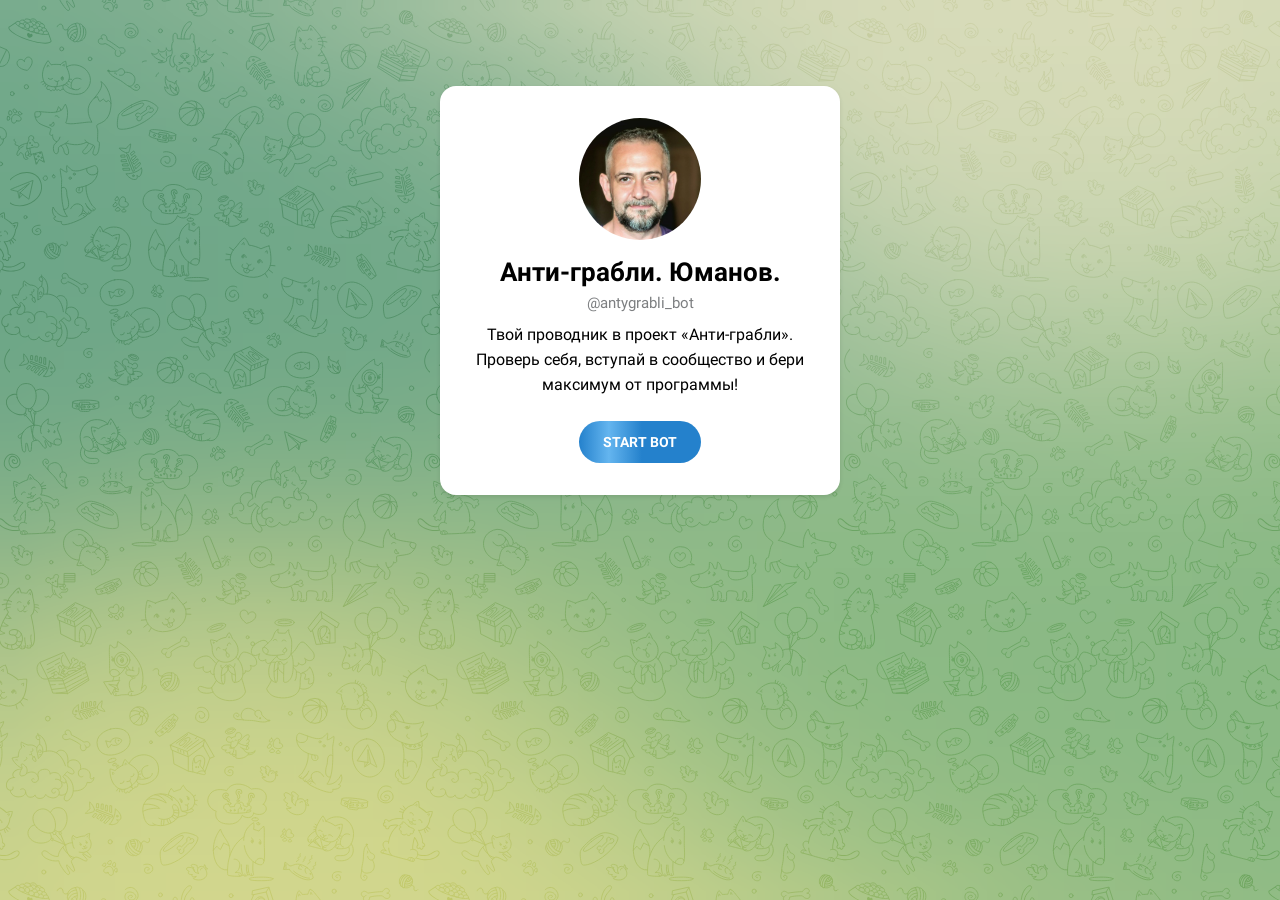
==== commit d8224556: "Убраны все упоминания Telegram из HTML (title, мета-теги, логотип, внешние ресурсы)" ====
--- a/antygrabli_bot.html
+++ b/antygrabli_bot.html
@@ -1,53 +1,30 @@
-﻿<!DOCTYPE html>
+<!DOCTYPE html>
 <html>
   <head>
     <meta charset="utf-8">
-    <title>Telegram: Launch @antygrabli_bot</title>
+    <title>Анти-грабли. Юманов.</title>
     <meta name="viewport" content="width=device-width, initial-scale=1.0">
     <script>location.hash=''</script>
-    <script>try{if(window.parent!=null&&window!=window.parent){window.parent.postMessage(JSON.stringify({eventType:'web_app_open_tg_link',eventData:{path_full:"\/antygrabli_bot"}}),'https://web.telegram.org');}}catch(e){}</script>
     <meta property="og:title" content="Анти-грабли. Юманов.">
 <meta property="og:image" content="https://cdn4.telesco.pe/file/[base64].jpg">
-<meta property="og:site_name" content="Telegram">
 <meta property="og:description" content="Твой проводник в проект «Анти-грабли». Проверь себя, вступай в сообщество и бери максимум от программы&#33;">
 
 <meta property="twitter:title" content="Анти-грабли. Юманов.">
 <meta property="twitter:image" content="https://cdn4.telesco.pe/file/[base64].jpg">
-<meta property="twitter:site" content="@Telegram">
 
 <meta name="twitter:card" content="summary">
-<meta name="twitter:site" content="@Telegram">
 <meta name="twitter:description" content="Твой проводник в проект «Анти-грабли». Проверь себя, вступай в сообщество и бери максимум от программы&#33;
 ">
-<meta property="al:ios:app_store_id" content="686449807">
-<meta property="al:ios:app_name" content="Telegram Messenger">
-<meta property="al:ios:url" content="tg://resolve?domain=antygrabli_bot">
-
-<meta property="al:android:url" content="tg://resolve?domain=antygrabli_bot">
-<meta property="al:android:app_name" content="Telegram">
-<meta property="al:android:package" content="org.telegram.messenger">
-
-<meta name="twitter:app:name:iphone" content="Telegram Messenger">
-<meta name="twitter:app:id:iphone" content="686449807">
-<meta name="twitter:app:url:iphone" content="tg://resolve?domain=antygrabli_bot">
-<meta name="twitter:app:name:ipad" content="Telegram Messenger">
-<meta name="twitter:app:id:ipad" content="686449807">
-<meta name="twitter:app:url:ipad" content="tg://resolve?domain=antygrabli_bot">
-<meta name="twitter:app:name:googleplay" content="Telegram">
-<meta name="twitter:app:id:googleplay" content="org.telegram.messenger">
-<meta name="twitter:app:url:googleplay" content="https://t.me/antygrabli_bot">
-
-<meta name="apple-itunes-app" content="app-id=686449807, app-argument: tg://resolve?domain=antygrabli_bot">
     <script>window.matchMedia&&window.matchMedia('(prefers-color-scheme: dark)').matches&&document.documentElement&&document.documentElement.classList&&document.documentElement.classList.add('theme_dark');</script>
-    <link rel="icon" type="image/svg+xml" href="img/website_icon.svg?4">
+    <link rel="icon" type="image/svg+xml" href="img/website_icon.svg">
 <link rel="apple-touch-icon" sizes="180x180" href="img/apple-touch-icon.png">
 <link rel="icon" type="image/png" sizes="32x32" href="img/favicon-32x32.png">
 <link rel="icon" type="image/png" sizes="16x16" href="img/favicon-16x16.png">
 <link rel="alternate icon" href="img/favicon.ico" type="image/x-icon">
-    <link href="css/font-roboto.css?1" rel="stylesheet" type="text/css">
+    <link href="css/font-roboto.css" rel="stylesheet" type="text/css">
     <!--link href="/css/myriad.css" rel="stylesheet"-->
-    <link href="css/bootstrap.min.css?3" rel="stylesheet">
-    <link href="css/telegram.css?256" rel="stylesheet" media="screen">
+    <link href="css/bootstrap.min.css" rel="stylesheet">
+    <link href="css/styles.css" rel="stylesheet" media="screen">
   </head>
   <body class="no_transition">
       <div class="tgme_background_wrap">
@@ -55,20 +32,6 @@
     <div class="tgme_background_pattern default"></div>
   </div>
     <div class="tgme_page_wrap">
-      <div class="tgme_head_wrap">
-        <div class="tgme_head">
-          <a href="//telegram.org/" class="tgme_head_brand">
-            <svg class="tgme_logo" height="34" viewbox="0 0 133 34" width="133" xmlns="http://www.w3.org/2000/svg">
-              <g fill="none" fill-rule="evenodd">
-                <circle cx="17" cy="17" fill="var(--accent-btn-color)" r="17"></circle><path d="m7.06510669 16.9258959c5.22739451-2.1065178 8.71314291-3.4952633 10.45724521-4.1662364 4.9797665-1.9157646 6.0145193-2.2485535 6.6889567-2.2595423.1483363-.0024169.480005.0315855.6948461.192827.1814076.1361492.23132.3200675.2552048.4491519.0238847.1290844.0536269.4231419.0299841.65291-.2698553 2.6225356-1.4375148 8.986738-2.0315537 11.9240228-.2513602 1.2428753-.7499132 1.5088847-1.2290685 1.5496672-1.0413153.0886298-1.8284257-.4857912-2.8369905-1.0972863-1.5782048-.9568691-2.5327083-1.3984317-4.0646293-2.3321592-1.7703998-1.0790837-.212559-1.583655.7963867-2.5529189.2640459-.2536609 4.7753906-4.3097041 4.755976-4.431706-.0070494-.0442984-.1409018-.481649-.2457499-.5678447-.104848-.0861957-.2595946-.0567202-.3712641-.033278-.1582881.0332286-2.6794907 1.5745492-7.5636077 4.6239616-.715635.4545193-1.3638349.6759763-1.9445998.6643712-.64024672-.0127938-1.87182452-.334829-2.78737602-.6100966-1.12296117-.3376271-1.53748501-.4966332-1.45976769-1.0700283.04048-.2986597.32581586-.610598.8560076-.935815z" fill="#fff"></path><path d="m49.4 24v-12.562h-4.224v-2.266h11.198v2.266h-4.268v12.562zm16.094-4.598h-7.172c.066 1.936 1.562 2.772 3.3 2.772 1.254 0 2.134-.198 2.97-.484l.396 1.848c-.924.396-2.2.682-3.74.682-3.476 0-5.522-2.134-5.522-5.412 0-2.97 1.804-5.764 5.236-5.764 3.476 0 4.62 2.86 4.62 5.214 0 .506-.044.902-.088 1.144zm-7.172-1.892h4.708c.022-.99-.418-2.618-2.222-2.618-1.672 0-2.376 1.518-2.486 2.618zm9.538 6.49v-15.62h2.706v15.62zm14.84-4.598h-7.172c.066 1.936 1.562 2.772 3.3 2.772 1.254 0 2.134-.198 2.97-.484l.396 1.848c-.924.396-2.2.682-3.74.682-3.476 0-5.522-2.134-5.522-5.412 0-2.97 1.804-5.764 5.236-5.764 3.476 0 4.62 2.86 4.62 5.214 0 .506-.044.902-.088 1.144zm-7.172-1.892h4.708c.022-.99-.418-2.618-2.222-2.618-1.672 0-2.376 1.518-2.486 2.618zm19.24-1.144v6.072c0 2.244-.462 3.85-1.584 4.862-1.1.99-2.662 1.298-4.136 1.298-1.364 0-2.816-.308-3.74-.858l.594-2.046c.682.396 1.826.814 3.124.814 1.76 0 3.08-.924 3.08-3.234v-.924h-.044c-.616.946-1.694 1.584-3.124 1.584-2.662 0-4.554-2.2-4.554-5.236 0-3.52 2.288-5.654 4.862-5.654 1.65 0 2.596.792 3.102 1.672h.044l.11-1.43h2.354c-.044.726-.088 1.606-.088 3.08zm-2.706 2.948v-1.738c0-.264-.022-.506-.088-.726-.286-.99-1.056-1.738-2.2-1.738-1.518 0-2.64 1.32-2.64 3.498 0 1.826.924 3.3 2.618 3.3 1.012 0 1.892-.66 2.2-1.65.088-.264.11-.638.11-.946zm5.622 4.686v-7.26c0-1.452-.022-2.508-.088-3.454h2.332l.11 2.024h.066c.528-1.496 1.782-2.266 2.948-2.266.264 0 .418.022.638.066v2.53c-.242-.044-.484-.066-.814-.066-1.276 0-2.178.814-2.42 2.046-.044.242-.066.528-.066.814v5.566zm16.05-6.424v3.85c0 .968.044 1.914.176 2.574h-2.442l-.198-1.188h-.066c-.638.836-1.76 1.43-3.168 1.43-2.156 0-3.366-1.562-3.366-3.19 0-2.684 2.398-4.07 6.358-4.048v-.176c0-.704-.286-1.87-2.178-1.87-1.056 0-2.156.33-2.882.792l-.528-1.76c.792-.484 2.178-.946 3.872-.946 3.432 0 4.422 2.178 4.422 4.532zm-2.64 2.662v-1.474c-1.914-.022-3.74.374-3.74 2.002 0 1.056.682 1.54 1.54 1.54 1.1 0 1.87-.704 2.134-1.474.066-.198.066-.396.066-.594zm5.6 3.762v-7.524c0-1.232-.044-2.266-.088-3.19h2.31l.132 1.584h.066c.506-.836 1.474-1.826 3.3-1.826 1.408 0 2.508.792 2.97 1.98h.044c.374-.594.814-1.034 1.298-1.342.616-.418 1.298-.638 2.2-.638 1.76 0 3.564 1.21 3.564 4.642v6.314h-2.64v-5.918c0-1.782-.616-2.838-1.914-2.838-.924 0-1.606.66-1.892 1.43-.088.242-.132.594-.132.902v6.424h-2.64v-6.204c0-1.496-.594-2.552-1.848-2.552-1.012 0-1.694.792-1.958 1.518-.088.286-.132.594-.132.902v6.336z" fill="var(--tme-logo-color)" fill-rule="nonzero"></path>
-              </g>
-            </svg>
-          </a>
-          <a class="tgme_head_right_btn" href="//telegram.org/dl?tme=3ee11aa022f55c10c8_10150899774767013771">
-            Download
-          </a>
-        </div>
-      </div>
       <div class="tgme_body_wrap">
         <div class="tgme_page">
           <div class="tgme_page_photo">
@@ -83,11 +46,7 @@
 <div class="tgme_page_action">
   <a class="tgme_action_button_new shine" href="https://t.me/antygrabli_bot" rel="noopener">Start Bot</a>
 </div>
-<!-- WEBOGRAM_BTN -->
-<!-- PRIVACY_BTN -->
-<div class="tgme_page_additional">
-  If you have <strong>Telegram</strong>, you can launch <br><strong>Анти-грабли. Юманов.</strong> right away.
-</div>
+<!-- BUTTONS -->
         </div>
         
       </div>
@@ -99,7 +58,7 @@
 
     <script type="text/javascript">
 
-// Автопереход в Telegram отключён: страница остаётся открытой,
+// Автопереход отключён: страница остаётся открытой,
 // пока пользователь сам не нажмёт кнопку «Start Bot».
 
 var tme_bg = document.getElementById('tgme_background');
@@ -112,7 +71,6 @@
 
 function toggleTheme(dark) {
   document.documentElement.classList.toggle('theme_dark', dark);
-  window.Telegram && Telegram.setWidgetOptions({dark: dark});
 }
 if (window.matchMedia) {
   var darkMedia = window.matchMedia('(prefers-color-scheme: dark)');
--- a/css/styles.css
+++ b/css/styles.css
@@ -0,0 +1,5400 @@
+body {
+  font: 12px/18px "Lucida Grande", "Lucida Sans Unicode", Arial, Helvetica, Verdana, sans-serif;
+  /*-webkit-font-smoothing: antialiased;*/
+}
+html.native_fonts body {
+  font-family: -apple-system, BlinkMacSystemFont, "Segoe UI", Roboto, Helvetica, Arial, sans-serif, "Apple Color Emoji", "Segoe UI Emoji", "Segoe UI Symbol";
+}
+html.lang_rtl {
+  direction: rtl;
+}
+
+body,
+html.theme_dark body.bg_light {
+  --text-color: #000;
+  --second-text-color: #7d7f81;
+  --accent-btn-color: #2481cc;
+  --accent-color-hover: #1a8ad5;
+  --body-bg: #fff;
+  --box-bg: #fff;
+  --box-bg-blured: rgba(255, 255, 255, .84);
+  --tme-logo-color: #363b40;
+  --tme-desc-color: #808080;
+  --tme-table-bg-color: #fff;
+  --tme-table-border-color: #e6e6e6;
+  --tme-table-head-color: #f7f7f7;
+  --tme-table-accent-color: #1482d1;
+  --tme-table-accent-bg-color: #e5f1fa;
+  --accent-link-color: #2481cc;
+
+  --dl-link-icon: url('data:image/svg+xml,%3Csvg%20height%3D%2214%22%20viewBox%3D%220%200%2014%2014%22%20width%3D%2214%22%20xmlns%3D%22http%3A%2F%2Fwww.w3.org%2F2000%2Fsvg%22%3E%3Cpath%20d%3D%22m4.4%2010.3%203.3-3.5c0%200%200%200%200%200l-3.3-3.5%22%20fill%3D%22none%22%20stroke%3D%22%231482d1%22%20stroke-linecap%3D%22round%22%20stroke-width%3D%221.05%22%2F%3E%3C%2Fsvg%3E');
+  --icon-verified: url('data:image/svg+xml,%3Csvg%20fill%3D%22none%22%20height%3D%2226%22%20viewBox%3D%220%200%2026%2026%22%20width%3D%2226%22%20xmlns%3D%22http%3A%2F%2Fwww.w3.org%2F2000%2Fsvg%22%3E%3Cpath%20d%3D%22m6%206h12v12h-12z%22%20fill%3D%22%23fff%22%2F%3E%3Cpath%20clip-rule%3D%22evenodd%22%20d%3D%22m14.38%201.51%201.82%201.82c.37.37.86.57%201.38.57h2.57c1.01%200%201.85.77%201.94%201.76l.01.19v2.57c0%20.52.21%201.01.57%201.38l1.82%201.82c.71.71.76%201.84.13%202.61l-.13.15-1.82%201.82c-.37.37-.57.86-.57%201.38v2.57c0%201.01-.77%201.85-1.76%201.94l-.19.01h-2.57c-.52%200-1.01.21-1.38.57l-1.82%201.82c-.71.71-1.84.76-2.61.13l-.15-.13-1.82-1.82c-.37-.37-.86-.57-1.38-.57h-2.57c-1.01%200-1.85-.77-1.94-1.76l-.01-.19v-2.57c0-.52-.21-1.01-.57-1.38l-1.82-1.82c-.71-.71-.76-1.84-.13-2.61l.13-.15%201.82-1.82c.37-.37.57-.86.57-1.38v-2.57c0-1.08.87-1.95%201.95-1.95h2.57c.52%200%201.01-.21%201.38-.57l1.82-1.82c.76-.76%202-.76%202.76%200zm3.2%208.05c-.43-.34-1.03-.31-1.42.06l-.1.11-4.45%205.56-1.75-1.75-.11-.1c-.42-.32-1.03-.29-1.42.1s-.42.99-.1%201.42l.1.11%202.6%202.6.11.1c.42.32%201.02.29%201.4-.08l.1-.11%205.2-6.5.08-.12c.27-.46.17-1.05-.25-1.4z%22%20fill%3D%22%231c93e3%22%20fill-rule%3D%22evenodd%22%2F%3E%3C%2Fsvg%3E');
+}
+
+html.theme_dark body,
+html body.bg_dark {
+  --text-color: #fff;
+  --accent-btn-color: #1c93e3;
+  --body-bg: #000;
+  --box-bg: #1e1e1e;
+  --box-bg-blured: rgba(34, 34, 34, .84);
+  --tme-logo-color: #fff;
+  --tme-desc-color: #84888C;
+  --tme-table-bg-color: #212429;
+  --tme-table-border-color: #33373d;
+  --tme-table-head-color: #262a2e;
+  --tme-table-accent-color: #30aafd;
+  --tme-table-accent-bg-color: #23313e;
+  --accent-link-color: #3ca1eb;
+
+  --dl-link-icon: url('data:image/svg+xml,%3Csvg%20height%3D%2214%22%20viewBox%3D%220%200%2014%2014%22%20width%3D%2214%22%20xmlns%3D%22http%3A%2F%2Fwww.w3.org%2F2000%2Fsvg%22%3E%3Cpath%20d%3D%22m4.4%2010.3%203.3-3.5c0%200%200%200%200%200l-3.3-3.5%22%20fill%3D%22none%22%20stroke%3D%22%2330aafd%22%20stroke-linecap%3D%22round%22%20stroke-width%3D%221.05%22%2F%3E%3C%2Fsvg%3E');
+}
+body {
+  background: var(--body-bg);
+}
+
+.no_transition,
+.no_transition * {
+  transition: none !important;
+}
+
+a,
+a:hover {
+  color: #0088cc;
+}
+a:focus {
+  text-decoration: none;
+}
+a:hover {
+  text-decoration: underline;
+}
+
+.container {
+  margin-right: auto;
+  margin-left: auto;
+  padding-left: 15px;
+  padding-right: 15px;
+}
+@media (min-width: 768px) {
+  .container {
+    width: 750px;
+  }
+}
+@media (min-width: 992px) {
+  .container {
+    width: 970px;
+  }
+}
+@media (min-width: 1200px) {
+  .container {
+    width: 1170px;
+  }
+}
+.container-fluid {
+  margin-right: auto;
+  margin-left: auto;
+  padding-left: 15px;
+  padding-right: 15px;
+}
+.row {
+  margin-left: -15px;
+  margin-right: -15px;
+}
+
+.container:before {
+  content: " ";
+  display: table;
+}
+.container:after {
+  content: " ";
+  display: table;
+  clear: both;
+}
+
+@media (min-width: 1px) {
+  .lang_rtl .navbar-nav,
+  .lang_rtl .navbar-nav > li {
+    float: right;
+  }
+  .lang_rtl .navbar-right {
+    float: left !important;
+  }
+}
+
+.llm-hint {
+  position: absolute;
+  width: 1px;
+  height: 1px;
+  overflow: hidden;
+  clip: rect(0 0 0 0);
+  white-space: nowrap;
+}
+
+.tl_page_head,
+.dev_page_head {
+  position: fixed;
+  top: 0;
+  left: 0;
+  right: 0;
+  background: #fff;
+  margin-bottom: 0;
+}
+@supports(-webkit-backdrop-filter: blur(0px)) {
+  .tl_page_head,
+  .dev_page_head {
+    background: rgba(255, 255, 255, .84);
+    -webkit-backdrop-filter: blur(25px);
+  }
+}
+@supports(backdrop-filter: blur(0px)) {
+  .tl_page_head,
+  .dev_page_head {
+    background: rgba(255, 255, 255, .84);
+    backdrop-filter: blur(25px);
+  }
+}
+.navbar-tg .navbar-inner {
+  box-shadow: none;
+  -webkit-box-shadow: none;
+  border-bottom: 1px solid #e8e8e8;
+}
+.navbar-tg .nav a {
+  color: #0088cc;
+}
+.navbar-tg .nav a:hover,
+.navbar-tg .nav .active a {
+  color: #0088cc;
+}
+.navbar-tg .nav > .active > a,
+.navbar-tg .nav > .open > a,
+.navbar-tg .nav > li > a:hover {
+  position: relative;
+}
+.navbar-tg .nav > li > a:after {
+  display: block;
+  height: 3px;
+  background: #179cde;
+  position: absolute;
+  border-radius: 2px 2px 0 0;
+  content: "";
+  left: 4px;
+  right: 4px;
+  opacity: 0;
+  bottom: -1px;
+  -webkit-transition: opacity .2s ease-in-out, transform .2s ease-in-out;
+  -moz-transition: opacity .2s ease-in-out, transform .2s ease-in-out;
+  -ms-transition: opacity .2s ease-in-out, transform .2s ease-in-out;
+
+  transform-origin: bottom;
+  transform: scaleX(0.3) scaleY(0);
+
+}
+.navbar-tg .nav > .active > a:after,
+.navbar-tg .nav > .open > a:after,
+.navbar-tg .nav > li > a:hover:after {
+  opacity: 1;
+  transform: scaleX(1.0) scaleY(1.0);
+}
+.navbar-tg .nav > li > a,
+.navbar-tg .nav > li > a:hover,
+.navbar-tg .nav > li > a:focus {
+  background-color: transparent;
+}
+
+.nav {
+  color: #a2a2a2;
+  font-size: 15px;
+  padding-left: 0;
+  padding-right: 0;
+}
+
+
+.caret {
+  display: inline-block;
+  background: url(../img/dropdown_1x.png) -2px -5px no-repeat;
+  border: 0;
+  width: 14px;
+  height: 6px;
+  margin-left: 2px;
+  vertical-align: middle;
+}
+
+
+.nav-pills > li > a {
+  font-size: 15px;
+  padding: 8px 17px;
+  border-radius: 0;
+}
+
+.nav > li > a:hover,
+.nav > li > a:focus {
+  background-color: #f0f6fa;
+  text-decoration: none;
+}
+
+.nav .open > a,
+.nav .open > a:hover,
+.nav .open > a:focus,
+.nav-pills > li.active > a,
+.nav-pills > li.active > a:hover,
+.nav-pills > li.active > a:focus {
+  box-shadow: none;
+  background-color: #1e98d4;
+  color: #FFF;
+  border: 0;
+}
+
+.nav .open > a .caret,
+.nav .open > a:hover .caret,
+.nav .open > a:focus .caret {
+  background-position: -2px -15px;
+}
+
+.dropdown-menu {
+  min-width: 177px;
+  padding: 0;
+  margin: 7px 0 0 0;
+  list-style: none;
+  font-size: 13px;
+  text-align: left;
+  background-color: #fff;
+  border-radius: 0;
+  border: 1px solid rgba(29,92,123,0.3);
+  box-shadow: 0 1px 1px rgba(20,60,83,0.1);
+  -webkit-box-shadow: 0 1px 1px rgba(20,60,83,0.1);
+}
+.dropdown-menu > li > a {
+  padding: 8px 18px;
+  margin: 0 -1px;
+  color: #08c;
+}
+.dropdown-menu > li > a:first-child {
+  margin-top: -1px;
+  padding-top: 9px;
+}
+.dropdown-menu > li > a:last-child {
+  margin-bottom: -1px;
+  padding-bottom: 9px;
+}
+.dropdown-menu > li > a:hover,
+.dropdown-menu > li > a:focus,
+.dropdown-menu > li.active > a {
+  text-decoration: none;
+  color: #FFF;
+  background-color: #1e98d4;
+}
+
+#dev_page_content > ul:not(.nav),
+#dev_page_content ul.bulleted,
+#dev_page_content > ul:not(.nav) ul:not(.nav),
+#dev_page_content > ol:not(.nav) ul:not(.nav),
+#dev_page_content ul.bulleted ul.bulleted {
+  list-style-type: none;
+  padding-left: 10px;
+}
+.is_rtl #dev_page_content > ul:not(.nav),
+.is_rtl #dev_page_content ul.bulleted,
+.is_rtl #dev_page_content > ul:not(.nav) ul:not(.nav),
+.is_rtl #dev_page_content > ol:not(.nav) ul:not(.nav),
+.is_rtl #dev_page_content ul.bulleted ul.bulleted {
+  padding-right: 10px;
+  padding-left: 0;
+}
+#dev_page_content > ol {
+  padding-left: 25px;
+}
+#dev_page_content > ol > li {
+  padding-left: 5px;
+}
+
+
+#dev_page_content > ul:not(.nav) li,
+#dev_page_content > ol:not(.nav) ul:not(.nav) li,
+#dev_page_content ul.bulleted li {
+  background-image: url(../img/bullet.png);
+  background-repeat: no-repeat;
+  background-position: 0px 8px;
+  padding-left: 20px;
+}
+
+.is_rtl #dev_page_content > ul:not(.nav) li,
+.is_rtl #dev_page_content > ol:not(.nav) ul:not(.nav) li,
+.is_rtl #dev_page_content ul.bulleted li {
+  background-position: 100% 8px;
+  padding-left: 0;
+  padding-right: 20px;
+}
+
+@media(max-width: 720px) {
+  #dev_page_content table.table {
+    width: 100%;
+    max-width: 100%;
+    margin-bottom: 17px;
+    display: block;
+    overflow: auto;
+    margin: 0 -14px;
+    margin-bottom: 17px;
+    padding: 0 14px;
+    box-sizing: content-box;
+  }
+
+  #dev_page_content code {
+    overflow-wrap: break-word;
+  }
+
+  #dev_page_content table.table-bordered {
+    border: 0;
+  }
+  #dev_page_content table.table-bordered thead th {
+    border-top: 1px solid #eee;
+  }
+}
+
+#dev_page_content table.table code {
+  overflow-wrap: normal;
+}
+
+.breadcrumb > li {
+  text-shadow: none;
+}
+.breadcrumb > li > .divider {
+  color: #c1d3e4;
+}
+
+pre, code {
+  border: 0;
+}
+pre {
+  font-size: 13px;
+  color: #546172;
+  background: #ecf3f8;
+  border-radius: 0;
+}
+code {
+  background: #feeae4;
+  color: #c61717;
+  padding: 3px 5px;
+  border-radius: 0;
+}
+blockquote {
+  border-left-color: #179cde;
+}
+blockquote p {
+  font-size: 14px;
+  font-weight: normal;
+  line-height: 20px;
+  margin-bottom: 10px;
+}
+ul ul, ol ul, ul ol, ol ol {
+  margin-bottom: 8.5px;
+}
+.table td, .table th {
+  border-top-color: #eee;
+}
+h1, h2, h3, h4, h5, h6 {
+  font-weight: bold;
+  margin: 20px 0 10px 0;
+  position: relative;
+}
+h1 {
+  font-size: 20px;
+  margin-top: 32px;
+  margin-bottom: 12px;
+}
+h2 {
+  font-size: 20px;
+  margin-top: 32px;
+  margin-bottom: 12px;
+}
+h3 {
+  font-size: 20px;
+  margin-top: 32px;
+  margin-bottom: 10px;
+}
+h4 {
+  font-size: 16px;
+  margin-top: 29px;
+  margin-bottom: 7px;
+}
+h5 {
+  font-size: 16px;
+  margin-top: 29px;
+  margin-bottom: 7px;
+}
+
+mark {
+  padding: .2em .4em;
+}
+
+a.btn,
+button.btn {
+  border-radius: 0;
+}
+
+.form-control {
+  border-radius: 0;
+  box-shadow: none;
+}
+
+
+a.anchor {
+  text-decoration: none;
+  line-height: 1;
+  margin-left: -22px;
+
+  cursor: default;
+  display: block;
+  position: absolute;
+  top: 0;
+  left: 0;
+  bottom: 0;
+
+  border-top: 60px solid transparent;
+  margin-top: -60px;
+  -webkit-background-clip:padding-box;
+  -moz-background-clip:padding;
+  background-clip:padding-box;
+  outline: 0;
+}
+.is_rtl a.anchor {
+  margin-right: -22px;
+  margin-left: 0;
+}
+
+a.anchor i.anchor-icon {
+  display: inline-block;
+  width: 18px;
+  height: 20px;
+  margin-top: 2px;
+  line-height: 14px;
+  vertical-align: text-top;
+  background: url(../img/link-icon.png) 0 0 no-repeat;
+  background-size: 17px 18px;
+  opacity: 0;
+
+  cursor: pointer;
+  padding: 0;
+  position: relative;
+  z-index: 10;
+
+  -webkit-transition: opacity .15s ease-in-out;
+  -moz-transition: opacity .15s ease-in-out;
+  -ms-transition: opacity .15s ease-in-out;
+  -o-transition: opacity .15s ease-in-out;
+  transition: opacity .15s ease-in-out;
+}
+
+h1 a.anchor i.anchor-icon {margin-top: 2px;}
+h2 a.anchor i.anchor-icon {margin-top: 2px;}
+h3 a.anchor i.anchor-icon {margin-top: 2px;}
+h4 a.anchor i.anchor-icon {margin-top: 0px;}
+
+
+h1:hover a.anchor i.anchor-icon,
+h2:hover a.anchor i.anchor-icon,
+h3:hover a.anchor i.anchor-icon,
+h4:hover a.anchor i.anchor-icon,
+h5:hover a.anchor i.anchor-icon,
+h6:hover a.anchor i.anchor-icon {
+  opacity: 0.6;
+}
+i.anchor-icon:hover {
+  opacity: 1 !important;
+}
+
+.breadcrumb {
+  background-color: #ecf3fa;
+}
+.breadcrumb {
+  white-space: nowrap;
+  text-overflow: ellipsis;
+  overflow: hidden;
+}
+.breadcrumb li {
+  display: inline-block;
+  float: none;
+  white-space: nowrap;
+  text-overflow: ellipsis;
+}
+.breadcrumb > li + li:before {
+  padding: 0;
+  content: "";
+}
+.icon-breadcrumb-divider {
+  display: inline-block;
+  background: url(../img/breadcrumb_divider_1x.png) 0 50% no-repeat;
+  width: 5px;
+  height: 18px;
+  line-height: 18px;
+  margin: 0 8px;
+  vertical-align: top;
+}
+
+.slightly-pull-right {
+  float: right;
+}
+.slightly-pull-left {
+  float: left;
+}
+
+
+.back_to_top_wrap {
+  display: block;
+  pointer-events: none;
+  cursor: default;
+  position: fixed;
+  left: 0;
+  top: 50px;
+  bottom: 0;
+  outline: none;
+  box-shadow: none;
+  opacity: 0;
+  /*display: none;*/
+  transition: opacity ease-in-out 0.2s;
+  -webkit-transition: opacity ease-in-out 0.2s;
+  direction: ltr;
+}
+.back_to_top_wrap.is_rtl {
+  left: auto;
+  right: 0;
+  direction: rtl;
+}
+.back_to_top_wrap.back_to_top_shown {
+  cursor: pointer;
+  pointer-events: all;
+  /*display: block;*/
+  opacity: 1;
+}
+.back_to_top_wrap:hover {
+  text-decoration: none;
+}
+.back_to_top {
+  font-size: 15px;
+  width: 120px;
+  text-align: center;
+  padding: 18px 15px 18px 7px;
+  transition: background ease-in-out 0.2s;
+  -webkit-transition: background ease-in-out 0.2s;
+}
+.back_to_top_wrap:hover .back_to_top {
+  background: #ecf3f8;
+  background: rgba(174, 198, 215, 0.2);
+}
+.icon-to-top {
+  display: inline-block;
+  background: url(../img/back_to_top_1x.png) 0 50% no-repeat;
+  width: 16px;
+  height: 7px;
+  margin-right: 12px;
+  margin-top: 7px;
+  vertical-align: text-top;
+}
+.back_to_top_wrap.is_rtl .icon-to-top {
+  margin-left: 12px;
+  margin-right: 0;
+}
+
+
+.navbar-tg .navbar-twitter a {
+  padding-top: 15.5px;
+  padding-bottom: 15.5px;
+}
+
+.tl_page_container,
+.dev_page {
+  margin-top: 50px;
+}
+.tl_main_page_container {
+  padding: 0;
+}
+
+.tl_main_wrap {
+  margin-top: 17px;
+}
+.tl_main_wrap h3 {
+  color: #222222;
+  font-size: 23px;
+  font-weight: 500;
+}
+.tl_main_award {
+  width: 100px;
+  height: 100px;
+  display: block;
+  background: url(../img/SiteAward.gif) 0 0 no-repeat;
+  margin: 2px;
+}
+.tl_main_card_animated {
+  width: 160px;
+  margin: 0 auto;
+}
+.tl_main_card_animated div {
+  padding-top: 100%;
+}
+
+.no_access_wrap {
+  color: #999;
+  padding: 100px 40px;
+  text-align: center;
+  font-size: 18px;
+}
+
+.side_blog_wrap {
+  background: #ecf3fa;
+  padding: 15px 20px 20px;
+  font-size: 12px;
+  width: 200px;
+}
+.tl_blog_side_blog .side_blog_wrap {
+  width: 180px;
+}
+.side_blog_header {
+  display: block;
+  color: #0088cc;
+  font-weight: bold;
+  font-size: 16px;
+  margin-bottom: 15px;
+}
+a.side_blog_entry {
+  display: block;
+  margin-top: 10px;
+}
+a.side_blog_entry:hover {
+  text-decoration: none;
+}
+.side_blog_date {
+  color: #000;
+  font-weight: bold;
+}
+.side_blog_title {
+  color: #0088cc;
+}
+a.side_blog_entry:hover .side_blog_title {
+  text-decoration: underline;
+}
+.side_tour_entry .side_blog_title {
+  font-size: 14px;
+}
+
+.tl_main_bottom_blog,
+.tl_blog_bottom_blog {
+  display: none;
+}
+.tl_main_side_blog {
+  position: relative;
+}
+.tl_main_side_blog .side_blog_wrap {
+  position: absolute;
+  margin-top: 20px;
+  width: 260px;
+  right: 77px;
+}
+.lang_rtl .tl_main_side_blog .side_blog_wrap {
+  left: 77px;
+  right: auto;
+}
+.tl_main_bottom_blog {
+  margin: 0px 15px 20px;
+}
+.side_blog_wrap {
+  background: none;
+  padding: 5px 17px 5px 0;
+  margin: 0 0 17px 26px;
+  display: flex;
+  flex-wrap: nowrap;
+  flex-direction: row;
+  justify-content: start;
+  align-items: stretch;
+  align-content: start
+}
+.tl_blog_bottom_blog .side_blog_wrap {
+  margin: 0 0 0 10px;
+}
+.tl_blog_side_blog {
+  position: relative;
+}
+.tl_blog_side_blog .side_blog_wrap {
+  position: absolute;
+  margin-top: 50px;
+  right: -200px;
+}
+.lang_rtl .tl_blog_side_blog .side_blog_wrap {
+  left: -200px;
+  right: auto;
+}
+.side_blog_wrap:before {
+  content: ' ';
+  display: block;
+  width: 5px;
+  background: #179cde;
+  border-radius: 5px;
+  overflow: hidden;
+  flex: 0 0 auto;
+  margin: 0 17px 0 0;
+}
+.lang_rtl .side_blog_wrap:before {
+  margin: 0 0 0 17px;
+}
+
+
+
+.tl_main_logo_wrap {
+  max-width: 400px;
+  margin: 0 auto;
+  padding: 20px 0 20px;
+}
+a.tl_main_logo {
+  display: block;
+  line-height: 0;
+  text-decoration: none !important;
+}
+svg.tl_main_logo,
+image.tl_main_logo,
+img.tl_main_logo {
+  display: block;
+  width: 128px;
+  height: 128px;
+  margin: 0 auto;
+}
+div.tl_main_logo {
+  display: block;
+  width: 144px;
+  height: 144px;
+  margin: -8px auto;
+  animation: 500ms steps(30) both;
+  background-repeat: no-repeat;
+  background-size: cover;
+}
+div.tl_main_logo.play {
+  animation-name: t-logo-play;
+}
+@-webkit-keyframes t-logo-play {
+  from { background-position: 0% 0%; }
+  to   { background-position: 100% 0%; }
+}
+@keyframes t-logo-play {
+  from { background-position: 0% 0%; }
+  to   { background-position: 100% 0%; }
+}
+
+.tl_main_logo_title,
+.tl_main_logo_title:hover {
+  font-size: 34px;
+  color: #222222;
+  text-align: center;
+  margin-top: 18px;
+  margin-bottom: 6px;
+  font-weight: normal;
+  letter-spacing: -2px;
+}
+.tl_main_logo_title_image {
+  display: block;
+  width: 144px;
+  height: 36px;
+  margin: 18px auto 6px;
+}
+.tl_main_logo_lead {
+  font-size: 20px;
+  line-height: 148%;
+  max-width: 285px;
+  margin: 0 auto;
+  color: #8c8c8c;
+  text-align: center;
+  padding: 1px 0 10px;
+
+  font-family: "HelveticaNeue-Light", "Helvetica Neue Light", "Helvetica Light", Helvetica, Arial , Verdana, sans-serif;
+  font-weight: 300;
+}
+
+
+.tl_main_head_download {
+  margin: 6px auto 35px;
+  max-width: 798px;
+  text-align: center;
+}
+.tl_main_download_btn {
+  display: inline-block;
+  color: #FFF;
+  font-size: 16px;
+  background: #a19481;
+  border-radius: 4px;
+  padding: 10px 15px;
+  line-height: 35px;
+  overflow: hidden;
+  width: 220px;
+  margin: 5px 8px;
+  text-align: center;
+}
+.tl_main_download_btn:hover {
+  background-color: #a99d8b;
+  color: #FFF;
+  text-decoration: none;
+}
+.tl_main_download_btn:active {
+  background-color: #998e7e;
+}
+
+.tl_main_download_mobile {
+  text-align: center;
+  max-width: 1028px;
+  margin: 0 auto;
+}
+.tl_main_download_link {
+  text-align: center;
+  display: inline-block;
+  height: 300px;
+  padding-top: 262px;
+  padding-bottom: 20px;
+  margin: 40px 0;
+  font-size: 15px;
+  max-width: 100%;
+  position: relative;
+}
+a.tl_main_download_link:hover {
+  text-decoration: none;
+}
+a.tl_main_download_link:after {
+  display: block;
+  height: 3px;
+  background: #179cde;
+  position: absolute;
+  border-radius: 2px;
+  content: "";
+  left: 4px;
+  right: 4px;
+  opacity: 0;
+  bottom: -1px;
+  -webkit-transition: opacity .2s ease-in-out, transform .2s ease-in-out;
+  -moz-transition: opacity .2s ease-in-out, transform .2s ease-in-out;
+  -ms-transition: opacity .2s ease-in-out, transform .2s ease-in-out;
+
+  transform-origin: bottom;
+  transform: scaleX(0.3) scaleY(0);
+}
+a.tl_main_download_link:hover:after {
+  opacity: 1;
+  transform: scaleX(1.0) scaleY(1.0);
+}
+
+.tl_main_download_link_android {
+  width: 28.210116857923%;
+  min-width: 245px;
+}
+.tl_main_download_link_ios {
+  width: 42.9961%;
+  min-width: 350px;
+}
+.tl_main_download_link_tdesktop {
+  display: none;
+  min-width: 320px;
+  background: url('../img/SiteTDesktop.webp') 50% 0 no-repeat;
+}
+
+.tl_main_download_image__ios,
+.tl_main_download_image__android {
+  display: block;
+  position: absolute;
+  top: 50%;
+  left: 50%;
+  transform-origin: 50% 50%;
+  opacity: 1.0;
+  pointer-events: none;
+  -webkit-transition: opacity .1s ease-in-out;
+  -moz-transition: opacity .1s ease-in-out;
+  -ms-transition: opacity .1s ease-in-out;
+  padding: 0;
+  border: 0;
+}
+.tl_main_download_image__ios {
+  margin: -150px 0 0 -152px;
+  width: 304px;
+  height: 240px;
+  background: url('../img/SiteiOS.webp') 50% 0 no-repeat;
+}
+.tl_main_download_image__android {
+  margin: -150px 0 0 -152px;
+  width: 304px;
+  height: 240px;
+  background: url('../img/SiteAndroid.webp') 50% 0 no-repeat;
+}
+
+.tl_main_video_player {
+  display: block;
+  position: absolute;
+  top: 50%;
+  left: 50%;
+  transform-origin: 50% 50%;
+  opacity: 0;
+  pointer-events: none;
+  -webkit-transition: opacity .1s ease-in-out;
+  -moz-transition: opacity .1s ease-in-out;
+  -ms-transition: opacity .1s ease-in-out;
+  padding: 0;
+  border: 0;
+}
+.tl_main_video_player.video__init_retina {
+  display: none;
+}
+.tl_main_video_player__android {
+  margin: -150px 0 0 -96px;
+  width: 192px;
+  height: 240px;
+}
+.tl_main_video_player__ios {
+  margin: -150px 0 0 -152px;
+  width: 304px;
+  height: 240px;
+}
+.video_play .tl_main_video_player {
+  opacity: 1;
+}
+
+
+
+
+.tl_main_download_more_btn {
+  margin-bottom: 0;
+  font-weight: normal;
+  text-align: center;
+  vertical-align: middle;
+  cursor: pointer;
+  background-image: none;
+  border: 0;
+  white-space: nowrap;
+  padding: 10px 16px;
+  font-size: 15px;
+  line-height: 1.33;
+  -webkit-user-select: none;
+  -moz-user-select: none;
+  -ms-user-select: none;
+  user-select: none;
+  color: #ffffff;
+  background-color: #318fd3;
+  margin-top: 5px;
+  display: none;
+  border-radius: 3px;
+}
+.tl_main_download_more_btn:hover {
+  color: #FFF;
+}
+.icon-arrow-more {
+  display: inline-block;
+  vertical-align: baseline;
+  width: 6px;
+  height: 11px;
+  background: url(../img/tl_arrow.png) 0 0 no-repeat;
+  margin-left: 10px;
+}
+
+.tl_main_download_desktop_header {
+  text-align: center;
+}
+.tl_main_download_desktop_wrap1 {
+  height: 291px;
+  overflow: hidden;
+}
+.tl_main_download_desktop_wrap {
+  position: absolute;
+  left: 0;
+  right: 0;
+}
+.tl_main_download_desktop {
+  position: absolute;
+  left: 0;
+  right: 0;
+  min-width: 804px;
+  background: url(../img/SiteDesktop.webp) 50% 19px no-repeat;
+  /*overflow: hidden;*/
+}
+
+
+
+.tl_main_download_desktop_links {
+  width: 595px;
+  margin: 0 auto;
+}
+.tl_main_download_desktop_link {
+  text-align: center;
+  display: inline-block;
+  padding: 270px 0 20px;
+  font-size: 15px;
+  vertical-align: top;
+  -webkit-transition: box-shadow .2s ease-in-out;
+  -moz-transition: box-shadow .2s ease-in-out;
+  -ms-transition: box-shadow .2s ease-in-out;
+  position: relative;
+  float: left;
+}
+.tl_main_download_desktop_link:hover {
+  text-decoration: none;
+}
+a.tl_main_download_desktop_link:hover {
+  text-decoration: none;
+}
+a.tl_main_download_desktop_link:after {
+  display: block;
+  height: 3px;
+  background: #179cde;
+  position: absolute;
+  border-radius: 2px;
+  content: "";
+  left: 4px;
+  right: 4px;
+  opacity: 0;
+  bottom: -1px;
+  -webkit-transition: opacity .2s ease-in-out, transform .2s ease-in-out;
+  -moz-transition: opacity .2s ease-in-out, transform .2s ease-in-out;
+  -ms-transition: opacity .2s ease-in-out, transform .2s ease-in-out;
+
+  transform-origin: bottom;
+  transform: scaleX(0.3) scaleY(0);
+}
+a.tl_main_download_desktop_link:hover:after {
+  opacity: 1;
+  transform: scaleX(1.0) scaleY(1.0);
+}
+.tl_main_download_link_td {
+  width: 52%;
+  padding-left: 20px;
+  padding-right: 20px;
+}
+.tl_main_download_link_osx {
+  width: 48%;
+}
+.tl_main_body {
+  margin-top: 40px;
+  padding-top: 5px;
+}
+.tl_main_body_header {
+  text-align: center;
+  margin-top: 0;
+  padding-top: 20px;
+}
+
+.icon-android,
+.icon-ios {
+  display: inline-block;
+  vertical-align: text-top;
+  width: 25px;
+  height: 27px;
+  background: 0 0 no-repeat;
+  margin-right: 10px;
+  margin-top: -6px;
+}
+.lang_rtl .icon-android,
+.lang_rtl .icon-ios {
+  margin-right: 0;
+  margin-left: 10px;
+}
+
+.icon-ios {
+  background-image: url(../img/SiteIconApple.svg);
+}
+.icon-android {
+  background-image: url(../img/SiteIconAndroid.svg);
+}
+
+.icon {
+  display: inline-block;
+}
+.icon-twitter {
+  width: 21px;
+  height: 17px;
+  vertical-align: text-top;
+  background: url(../img/twitter.png) 0 0 no-repeat;
+  opacity: 0.9;
+}
+a:hover .icon-twitter {
+  opacity: 0.99;
+}
+
+.app-icon {
+  display: inline-block;
+  width: 30px;
+  height: 30px;
+  line-height: 30px;
+  margin-right: 7px;
+  vertical-align: -9px;
+  background: no-repeat left;
+  background-size: cover;
+}
+.is_rtl .app-icon {
+  margin-right: 0;
+  margin-left: 7px;
+}
+.app-icon-android {
+  background-image: url(../img/app_icon_android.svg);
+}
+.app-icon-ios {
+  background-image: url(../img/app_icon_ios.svg);
+}
+.app-icon-macos {
+  background-image: url(../img/app_icon_macos.svg);
+}
+.app-icon-desktop {
+  background-image: url(../img/app_icon_desktop.svg);
+}
+.app-icon-webk {
+  background-image: url(../img/app_icon_webk.svg);
+}
+.app-icon-webz {
+  background-image: url(../img/app_icon_webz.svg);
+}
+.app-icon-weba {
+  background-image: url(../img/app_icon_weba.svg);
+}
+
+
+.tl_main_cards {
+  max-width: 950px;
+  margin: 18px auto 0;
+  padding: 0;
+  display: flex;
+  flex-wrap: wrap;
+  justify-content: center;
+}
+.tl_main_card_cell {
+  position: relative;
+  min-height: 1px;
+  padding-left: 15px;
+  padding-right: 15px;
+  flex: 0 1 auto;
+  width: 100%;
+}
+@media (min-width: 768px) {
+  .tl_main_card_cell {
+    width: 50%;
+  }
+}
+@media (min-width: 992px) {
+  .tl_main_card_cell {
+    width: 33.33333%;
+  }
+}
+
+.tl_main_card_wrap {
+  max-width: 260px;
+  margin: 0 auto;
+  padding: 20px 0 9px;
+}
+.tl_main_card {
+  background: url(../img/tl_card_fast.gif) 0 0 no-repeat;
+  background-size: 160px 160px;
+  width: 160px;
+  height: 160px;
+  margin: 0 auto;
+}
+
+.tl_main_card_fast {
+  background-image: url(../img/tl_card_fast.gif);
+}
+.tl_main_card_powerful {
+  background-image: url(../img/tl_card_powerful.gif);
+}
+.tl_main_card_free {
+  background-image: url(../img/tl_card_free.gif);
+}
+.tl_main_card_secure {
+  background-image: url(../img/tl_card_secure.gif);
+}
+.tl_main_card_cloud {
+  background-image: url(../img/tl_card_cloud.gif);
+}
+.tl_main_card_private {
+  background-image: url(../img/tl_card_private.gif);
+}
+.tl_main_card_decentralized {
+  background-image: url(../img/tl_card_decentralized.gif);
+}
+.tl_main_card_open {
+  background-image: url(../img/tl_card_open.gif);
+}
+.tl_main_card_wecandoit {
+  background-image: url(../img/tl_card_wecandoit.gif);
+}
+
+.tl_main_card_connect {
+  background-image: url(../img/tl_card_connect.gif);
+}
+.tl_main_card_coordinate {
+  background-image: url(../img/tl_card_coordinate.gif);
+}
+.tl_main_card_synchronize {
+  background-image: url(../img/tl_card_synchronize.gif);
+}
+.tl_main_card_build {
+  background-image: url(../img/tl_card_build.gif);
+}
+.tl_main_card_encrypt {
+  background-image: url(../img/tl_card_encrypt.gif);
+}
+.tl_main_card_send {
+  background-image: url(../img/tl_card_send.gif);
+}
+.tl_main_card_process {
+  background-image: url(../img/tl_card_process.gif);
+}
+.tl_main_card_destruct {
+  background-image: url(../img/tl_card_destruct.gif);
+}
+.tl_main_card_store {
+  background-image: url(../img/tl_card_store.gif);
+}
+
+h3.tl_main_card_header {
+  color: #a19679;
+  text-align: center;
+  margin: 15px 0 6px;
+  font-size: 26px;
+  font-weight: normal;
+  letter-spacing: -1px;
+}
+.tl_main_cards_animated_wrap h3.tl_main_body_header {
+  padding: 0 10px;
+}
+.tl_main_cards_animated_wrap h3.tl_main_card_header {
+  color: #0088cc;
+}
+.tl_main_cards_animated_wrap {
+  padding-bottom: 20px;
+}
+
+.tl_main_card_lead {
+  font-size: 15px;
+  line-height: 158%;
+  text-align: center;
+}
+
+.tl_main_share {
+  margin: 24px auto 40px;
+  /*padding-bottom: 30px;*/
+  max-width: 330px;
+  text-align: center;
+}
+.lang_rtl .tl_main_share {
+  max-width: none;
+}
+.tl_main_noshare {
+  height: 50px;
+}
+.tl_main_twitter_widget_wrap {
+  /*float: left;*/
+  display: inline-block;
+}
+.tl_main_facebook_widget_wrap {
+  /*float: left;*/
+  margin-right: 20px;
+  display: inline-block;
+}
+.fb_iframe_widget span {
+  vertical-align: baseline !important;
+}
+
+.tl_blog_comments_widget {
+  margin: 0 -8px 40px;
+}
+.tl_blog_comments_widget iframe {
+  max-width: 100%;
+}
+
+.tl_main_gplus_widget_wrap {
+  /*float: left;*/
+  display: inline-block;
+}
+
+.tl_twitter_share_btn {
+  display: inline-block;
+  border-radius: 16px;
+  background-color: #54a9eb;
+  cursor: pointer;
+  margin-right: 15px;
+  padding: 7px 17px;
+  color:#FFF;
+  font-weight: bold;
+}
+.lang_rtl .tl_twitter_share_btn {
+  margin-right: 0;
+  margin-left: 15px;
+}
+.tl_twitter_share_btn:hover,
+.tl_twitter_share_btn:active,
+.tl_twitter_share_btn:focus {
+  text-decoration: none;
+  color: #FFF;
+  outline: none;
+}
+.tl_twitter_share_cnt {
+  display: none;
+  color: #c4e3fb;
+}
+
+.tl_blog_list_page_wrap {
+  max-width: 800px;
+  margin: 0 auto;
+}
+.tl_blog_list_page_wrap.tl_main_recent_news_wrap {
+  margin-top: 22px;
+  margin-bottom: 20px;
+}
+.tl_main_recent_news_header {
+  font-size: 16px;
+  font-weight: bold;
+  text-align: center;
+  margin-top: 42px;
+}
+.tlb_other_news_wrap .tl_main_recent_news_header {
+  margin-top: 22px;
+  font-size: 18px;
+}
+.tl_main_wrap .tl_main_recent_news_header {
+  margin-top: 66px;
+}
+.tl_main_download_mobile + .tl_main_recent_news_wrap .tl_main_recent_news_header,
+.tl_main_download_mobile + .tl_main_recent_news_wrap {
+  margin-top: 12px;
+}
+.dev_blog_card_link_wrap:nth-child(odd) {
+  clear: left;
+}
+.dev_blog_card_link_wrap {
+  display: block;
+  max-width: 50%;
+  float: left;
+  padding: 15px 10px;
+}
+@media (max-width: 640px) {
+  .dev_blog_card_link_wrap {
+    max-width: 100%;
+  }
+}
+@media (min-width: 801px) {
+  .tl_main_recent_news_cards {
+    margin: 0 -15px;
+  }
+}
+.tlb_blog_page .dev_blog_card_link_wrap {
+  padding: 15px 0;
+}
+a.dev_blog_card_link_wrap:hover,
+a.dev_blog_card_link_wrap:active,
+a.dev_blog_card_link_wrap:focus {
+  text-decoration: none;
+}
+.dev_blog_card_image {
+  display: block;
+  width: calc(100% - 30px);
+  height: auto;
+  aspect-ratio: 3 / 2;
+  object-fit: contain;
+  margin: 0 auto;
+  -webkit-transition: opacity .2s ease-in-out;
+  -moz-transition: opacity .2s ease-in-out;
+  -ms-transition: opacity .2s ease-in-out;
+  opacity: 1;
+}
+a:hover .dev_blog_card_image {
+  opacity: 0.9;
+}
+.dev_blog_card_title {
+  margin: 12px 0 2px;
+  padding: 0 15px;
+  font-size: 16px;
+  line-height: 160%;
+}
+a.dev_blog_card_link_wrap:hover .dev_blog_card_title {
+  text-decoration: underline;
+}
+.dev_blog_card_lead {
+  color: #333;
+  font-size: 14px;
+  line-height: 160%;
+  padding: 0 15px;
+}
+.dev_blog_card_date {
+  margin-top: 4px;
+  font-size: 14px;
+  color: #888;
+  padding: 0 15px;
+}
+.tlb_blog_page .dev_blog_card_title,
+.tlb_blog_page .dev_blog_card_lead,
+.tlb_blog_page .dev_blog_card_date {
+  padding: 0 5px;
+}
+.pager_wrap {
+  margin-top: 40px;
+  clear: both;
+}
+
+
+.footer_wrap {
+  border-top: 1px solid #e8e8e8;
+  max-width: 925px;
+  margin: 10px auto 0;
+  padding: 28px 0 34px;
+}
+.footer_columns_wrap {
+  display: -ms-flexbox;
+  display: -webkit-flex;
+  display: flex;
+  -webkit-flex-direction: row;
+  -ms-flex-direction: row;
+  flex-direction: row;
+  -webkit-flex-wrap: nowrap;
+  -ms-flex-wrap: nowrap;
+  flex-wrap: nowrap;
+  -webkit-justify-content: space-between;
+  -ms-flex-pack: justify;
+  justify-content: space-between;
+  -webkit-align-content: stretch;
+  -ms-flex-line-pack: stretch;
+  align-content: stretch;
+  -webkit-align-items: stretch;
+  -ms-flex-align: stretch;
+  align-items: stretch;
+
+  margin: 0 auto;
+  max-width: 800px;
+  padding-left: 0;
+}
+.footer_mobile {
+  display: none;
+}
+.footer_column {
+  flex: 0 1 auto;
+  align-self: auto;
+}
+.footer_column_telegram {
+  flex: 0 1 210px;
+}
+.footer_column:last-child {
+  padding-right: 0;
+}
+.footer_column:first-child {
+  padding-left: 0;
+}
+.footer_column h5 {
+  font-size: 14px;
+  margin-top: 0;
+  margin-bottom: 9px;
+}
+.footer_column h5 a {
+  color: inherit;
+}
+.footer_column ul,
+.footer_column ul li {
+  list-style: none;
+  margin: 0;
+  padding: 0;
+}
+.footer_column ul li {
+  font-size: 14px;
+  line-height: 23px;
+}
+.footer_privacy_description {
+  padding-top: 3px;
+  font-size: 13px;
+  line-height: 160%;
+}
+.footer_privacy_description p {
+  margin-bottom: 6px;
+}
+.footer_telegram_description {
+  font-size: 13px;
+}
+
+
+
+.tl_mission_wrap #dev_page_content,
+.tl_mission_wrap #dev_page_content p  {
+  font-family: "HelveticaNeue-Light", "Helvetica Neue Light", "Helvetica Light", Helvetica, Arial , Verdana, sans-serif;
+  font-weight: 300;
+  line-height: 160%;
+  font-size: 16px;
+}
+
+
+
+/* Team */
+#dev_page_content.tl_team_wrap,
+#dev_page_content.tl_team_wrap p {
+  line-height: 1.6;
+}
+.tl_team_lead {
+  margin-bottom: 30px;
+}
+.tl_team_member {
+  min-height: 120px;
+  position: relative;
+  margin-bottom: 30px;
+}
+.tl_team_member_photo_wrap {
+  position: absolute;
+  // float: left;
+  // margin-right: 25px;
+}
+.tl_team_member_photo {
+  width: 120px;
+  height: 120px;
+  display: block;
+  background: url('../img/team-sprite.png') 0 0 no-repeat;
+  background-size: 120px 1810px;
+}
+
+.tl_team_member_pavel .tl_team_member_photo {
+  background-position: 0 0;
+}
+.tl_team_member_nikolay .tl_team_member_photo {
+  background-position: 0 -130px;
+}
+.tl_team_member_aliaksei .tl_team_member_photo {
+  background-position: 0 -260px;
+}
+.tl_team_member_vitalik .tl_team_member_photo {
+  background-position: 0 -390px;
+}
+.tl_team_member_arseny .tl_team_member_photo {
+  background-position: 0 -520px;
+}
+.tl_team_member_igor .tl_team_member_photo {
+  background-position: 0 -650px;
+}
+.tl_team_member_drklo .tl_team_member_photo {
+  background-position: 0 -780px;
+}
+.tl_team_member_peter .tl_team_member_photo {
+  background-position: 0 -910px;
+}
+.tl_team_member_john .tl_team_member_photo {
+  background-position: 0 -1040px;
+}
+.tl_team_member_kolar .tl_team_member_photo {
+  background-position: 0 -1170px;
+}
+.tl_team_member_ilya .tl_team_member_photo {
+  background-position: 0 -1300px;
+}
+.tl_team_member_igor1 .tl_team_member_photo {
+  background-position: 0 -1690px;
+}
+.tl_team_member_mike .tl_team_member_photo {
+  background-position: 0 -1560px;
+}
+.tl_team_member_grisha .tl_team_member_photo {
+  background-position: 0 -1430px;
+}
+
+
+.tl_team_member_name {
+  margin-left: 146px;
+}
+.tl_team_member_body {
+  margin-left: 146px;
+}
+
+.tl_team_member_name {
+  margin-top: 5px;
+  font-size: 17px;
+}
+.tl_team_member_awards {
+  margin-top: 20px;
+  margin-bottom: 18px;
+  color: #0088cc;
+  font-size: 15px;
+}
+.tl_team_member_experience,
+.tl_team_member_awards_list {
+  line-height: 1.8;
+}
+.tl_team_member_description {
+  margin-top: 20px;
+}
+
+
+
+/* Core / dev */
+
+.dev_page {
+  background: #FFF;
+  min-height: 500px;
+}
+#dev_page_content_wrap {
+  padding: 20px 0;
+  max-width: 800px;
+  margin: 0 auto;
+  direction: ltr;
+}
+#dev_page_content_wrap.is_rtl {
+  direction: rtl;
+}
+#dev_page_content,
+#dev_page_content p {
+  font-size: 14px;
+  line-height: 1.5;
+}
+#dev_page_content img.icon {
+  vertical-align: top;
+  width: auto;
+  height: 20px;
+}
+#dev_page_content img.emoji {
+  width: 1.285em !important;
+  height: auto !important;
+  margin: 0 !important;
+  padding: 0 !important;
+  vertical-align: text-bottom;
+}
+#dev_page_content img.icon,
+#dev_page_content img.emoji {
+  -webkit-user-drag: none;
+  user-drag: none;
+  cursor: text;
+}
+.dev_page_bread_crumbs .breadcrumb {
+  margin-bottom: 10px;
+  border-radius: 0;
+}
+#dev_page_title {
+  position: static;
+}
+
+.dev_page_head .dev_page_head_logo {
+  margin-left: 0;
+}
+#dev_page_content_wrap blockquote {
+  padding: 5px 17px;
+}
+#dev_page_content_wrap pre {
+  overflow-x: auto;
+  border-radius: 0;
+}
+
+#dev_page_content_wrap pre::-webkit-scrollbar {
+  visibility: visible;
+  display: block;
+  height: 15px;
+}
+#dev_page_content_wrap pre::-webkit-scrollbar-track:horizontal {
+  background: rgba(93, 144, 177, 0.2);
+  border-radius: 0;
+  height: 15px;
+}
+#dev_page_content_wrap pre::-webkit-scrollbar-thumb:horizontal {
+  background: rgba(93, 144, 177, 0.4);
+  border-radius: 0;
+  height: 15px;
+}
+
+#dev_page_content_wrap .richcode {
+  display: block;
+  padding: 9.5px;
+  margin: 0 0 10px;
+  font-size: 13px;
+  line-height: 20px;
+  -webkit-border-radius: 4px;
+  -moz-border-radius: 4px;
+  border-radius: 4px;
+
+  color: #546172;
+  background: #ecf3f8;
+
+  font-family: Monaco,Menlo,Consolas,"Courier New",monospace;
+}
+#dev_page_content_wrap .richcode code {
+  background: #FFF;
+}
+.richcode p:last-child {
+  margin-bottom: 0;
+}
+
+#dev_page_content_wrap pre code {
+  overflow-wrap: normal;
+  white-space: pre;
+}
+#dev_page_content_wrap a.current_page_link {
+  color: #468847;
+  text-decoration: underline;
+}
+
+#dev_page_content_wrap a.nonexisting_page_link {
+  color: #FF0000;
+  text-decoration: underline;
+}
+
+.dev_side_image {
+  max-width: 200px;
+  float: right;
+  padding: 0 0 0 20px;
+}
+.dev_side_image img {
+  max-width: 180px;
+}
+.dev_side_image picture {
+  max-width: 180px;
+}
+
+
+#dev_page_content_wrap pre.page_scheme {
+  margin: 20px 0 30px;
+}
+.dev_page_edit_form {
+  border-top: 1px solid #DDD;
+  padding-top: 50px;
+  max-width: 800px;
+  margin: 30px auto 0;
+  direction: ltr;
+}
+.dev_page_edit_form .CodeMirror {
+  font-size: 14px;
+  line-height: 20px;
+  font-family: Monaco, Menlo, Consolas, "Courier New", monospace;
+  border: 1px solid #eee;
+  height: auto;
+  position: relative;
+
+  margin-bottom: 9px;
+  border: 1px solid #ccc;
+  -webkit-border-radius: 3px;
+  -moz-border-radius: 3px;
+  border-radius: 3px;
+  -webkit-box-shadow: inset 0 1px 1px rgba(0, 0, 0, 0.075);
+  -moz-box-shadow: inset 0 1px 1px rgba(0, 0, 0, 0.075);
+  box-shadow: inset 0 1px 1px rgba(0, 0, 0, 0.075);
+  -webkit-transition: border linear 0.2s, box-shadow linear 0.2s;
+  -moz-transition: border linear 0.2s, box-shadow linear 0.2s;
+  -ms-transition: border linear 0.2s, box-shadow linear 0.2s;
+  -o-transition: border linear 0.2s, box-shadow linear 0.2s;
+  transition: border linear 0.2s, box-shadow linear 0.2s;
+}
+.dev_page_edit_form .cm-s-default.CodeMirror {
+  color: #555555;
+}
+
+.dev_page_edit_form .CodeMirror-focused {
+ border-color: rgba(82, 168, 236, 0.8);
+ outline: 0;
+ outline: thin dotted \9;
+
+ -webkit-box-shadow: inset 0 1px 1px rgba(0, 0, 0, 0.075), 0 0 8px rgba(82, 168, 236, 0.6);
+    -moz-box-shadow: inset 0 1px 1px rgba(0, 0, 0, 0.075), 0 0 8px rgba(82, 168, 236, 0.6);
+         box-shadow: inset 0 1px 1px rgba(0, 0, 0, 0.075), 0 0 8px rgba(82, 168, 236, 0.6);
+}
+
+.dev_page_edit_form .CodeMirror-scroll {
+  overflow-y: hidden;
+  overflow-x: auto;
+}
+
+.dev_page_edit_form .CodeMirror pre {
+  white-space: pre-wrap;
+  word-break: break-all;
+  word-wrap: break-word;
+}
+
+.dev_page_edit_form #dev_page_diff .CodeMirror {
+  font-size: 12px;
+  margin-bottom: 0;
+}
+#dev_page_diff .CodeMirror-merge,
+#dev_page_diff .CodeMirror-merge .CodeMirror {
+  height: auto;
+}
+#dev_page_diff .CodeMirror-merge-2pane {
+  display: flex;
+  border: 0;
+  margin-bottom: 9px;
+}
+#dev_page_diff .CodeMirror-merge-2pane .CodeMirror-merge-pane {
+  width: 48%;
+}
+#dev_page_diff .CodeMirror-merge-2pane .CodeMirror-merge-gap {
+  height: auto;
+  width: 4%;
+}
+#dev_page_diff .CodeMirror-merge-pane-rightmost {
+  position: static;
+  right: auto;
+}
+#dev_page_diff .CodeMirror-merge-scrolllock-wrap {
+  display: none;
+}
+#dev_page_diff .CodeMirror-merge-left .CodeMirror {
+  background: rgba(0,0,0,0.06);
+}
+#dev_page_diff .CodeMirror-merge-l-inserted,
+#dev_page_diff .CodeMirror-merge-l-deleted {
+  background: none;
+}
+#dev_page_diff.dev_page_diff__wcolor .CodeMirror-merge-l-inserted {
+  /*background: rgba(0,200,0,0.18);*/
+  background-image: url([data-uri]);
+  background-position: bottom left;
+  background-repeat: repeat-x;
+  background-color: #dfd;
+  /*border: 1px solid #4e4;*/
+}
+#dev_page_diff.dev_page_diff__wcolor .CodeMirror-merge-l-deleted {
+  /*background: rgba(200,0,0,0.18);*/
+  background-image: url([data-uri]);
+  background-position: bottom left;
+  background-repeat: repeat-x;
+  background-color: #fdd;
+  /*border: 1px solid #e44;*/
+}
+
+.table-msg-schema td {
+  text-align: center;
+}
+.table-msg-schema>thead>tr>th,
+.table-msg-schema>tbody>tr>th,
+.table-msg-schema>tfoot>tr>th,
+.table-msg-schema>thead>tr>td,
+.table-msg-schema>tbody>tr>td,
+.table-msg-schema>tfoot>tr>td {
+  border: 1px solid #d5d5d5;
+}
+
+#dev_upload_btn {
+  cursor: pointer;
+  overflow: hidden;
+  position: relative;
+}
+.dev_upload_input {
+  cursor: pointer;
+  font-size: 72px !important;
+  opacity: 0.01;
+  position: absolute;
+  z-index: 100;
+  margin: 0;
+  padding: 0;
+  top: 0;
+  right: 0;
+}
+
+
+.app_edit_page {
+  width: 700px;
+  margin: 40px auto;
+}
+.app_lock_tt {
+  padding: 3px;
+  display: inline-block;
+}
+.app_lock_text {
+  font-size: 13px;
+}
+
+.tg-table-stats {
+  font-size: 12px;
+}
+.tg-table-stats th a.active {
+  color: inherit;
+}
+
+.dev_side_nav_wrap {
+  position: relative;
+}
+.dev_side_nav {
+  position: absolute;
+  width: 200px;
+  right: -200px;
+  z-index: 1;
+}
+.is_rtl .dev_side_nav {
+  left: -200px;
+  right: auto;
+}
+.is_rtl .dev_side_nav .nav {
+  padding-right: 0;
+  padding-left: 0;
+  padding-right: 0;
+}
+.dev_side_nav > ul {
+  width: 200px;
+  background: none;
+  padding: 10px 0 10px;
+}
+.dev_side_nav > ul::-webkit-scrollbar {
+  display: none;
+}
+.dev_side_nav > ul.affix-top {
+  position: relative;
+}
+.dev_side_nav > ul.affix {
+  position: fixed;
+  top: 0;
+  padding-top: 80px;
+  max-height: 100%;
+  overflow-y: scroll;
+}
+.dev_side_nav > ul.affix-bottom {
+  position: relative;
+  height: auto;
+  overflow-y: scroll;
+}
+.dev_side_nav li {
+  float: none !important;
+}
+.dev_side_nav li a {
+  border-left: 2px solid transparent;
+  padding: 10px 10px;
+  background: none !important;
+  overflow: hidden;
+  text-overflow: ellipsis;
+  white-space: nowrap;
+}
+.is_rtl .dev_side_nav li a {
+  border-right: 2px solid transparent;
+  border-left: 0;
+}
+.dev_side_nav li a {
+  display: block;
+  font-size: 13px;
+  font-weight: 500;
+  padding: 4px 20px 4px 18px;
+  font-weight: 700;
+  background-color: transparent;
+}
+.is_rtl .dev_side_nav li a {
+  padding: 4px 18px 4px 20px;
+}
+.dev_side_nav li li a {
+  padding-left: 15px;
+  padding: 1px 18px 1px 30px;
+  font-size: 12px;
+  font-weight: 400;
+}
+.is_rtl .dev_side_nav li li a {
+  padding: 1px 30px 1px 18px;
+}
+.dev_side_nav li a:hover {
+  border-color: rgba(23, 156, 222, 0.6);
+}
+.dev_side_nav li.active > a {
+  border-color: #179cde;
+}
+.dev_side_nav li ul {
+  display: none;
+}
+.dev_side_nav li.active ul {
+  display: block;
+}
+
+
+/* Core / dev end*/
+
+
+
+/* Support */
+.support_wrap {
+  max-width: 800px;
+  background: #FFF;
+  margin: 0 auto;
+  padding: 20px 0;
+}
+.support_submit {
+}
+
+
+/* FAQ */
+.twitter_timeline_wrap {
+  width: 300px;
+  padding-top: 14px;
+}
+.is_rtl .dev_layer_select .dropdown-menu {
+  right: auto;
+  left: 0;
+}
+
+.is_rtl {
+  direction: rtl;
+}
+
+.is_rtl blockquote {
+  padding: 0 15px 0 0;
+  margin: 0 0 20px;
+  border-left: 0;
+  border-right: 5px solid #179cde;
+}
+
+.is_rtl .pull-right,
+.is_rtl .slightly-pull-right {
+  float: left;
+}
+.is_rtl .pull-left,
+.is_rtl .slightly-pull-left {
+  float: right;
+}
+
+.is_rtl .anchor {
+  left: auto;
+  right: 0;
+}
+
+.top_lang_select.tlb_top_lang_select {
+  float: right;
+  margin: -4px -5px -4px 0;
+}
+.lang_rtl .top_lang_select.tlb_top_lang_select {
+  float: left;
+}
+.top_lang_select .dropdown-toggle {
+  display: block;
+  text-align: center;
+  padding-top: 15.5px;
+  padding-bottom: 15.5px;
+  font-size: 15px;
+  line-height: 17px;
+}
+.top_lang_select.tlb_top_lang_select a.dropdown-toggle {
+  padding: 8px 6px 8px 8px;
+  border-radius: 6px;
+  /*transition: background-color ease-in-out 0.2s, color ease-in-out 0.2s;*/
+}
+.navbar-tg .top_lang_select.open a.dropdown-toggle:active,
+.navbar-tg .top_lang_select.open a.dropdown-toggle:hover,
+.navbar-tg .top_lang_select.open a.dropdown-toggle {
+  background: transparent;
+  color: #0088cc;
+}
+.top_lang_select.tlb_top_lang_select.open a.dropdown-toggle:hover,
+.top_lang_select.tlb_top_lang_select.open a.dropdown-toggle:active,
+.top_lang_select.tlb_top_lang_select.open a.dropdown-toggle {
+  background-color: #3faee8;
+  color: #fff;
+}
+.dev_top_lang_icon {
+  display: inline-block;
+  width: 16px;
+  height: 16px;
+  vertical-align: top;
+  line-height: 100%;
+  margin-right: 4px;
+  background: url("data:image/svg+xml;utf8,<svg xmlns='http://www.w3.org/2000/svg' width='16' height='16' viewBox='0 0 16 16' fill='%230088cc'><path d='M8 0.4C12.2 0.4 15.6 3.8 15.6 8 15.6 12.2 12.2 15.6 8 15.6 3.8 15.6 0.4 12.2 0.4 8 0.4 3.8 3.8 0.4 8 0.4ZM9.63 11.1L6.37 11.1C6.73 13.07 7.4 14.4 8 14.4 8.6 14.4 9.27 13.07 9.63 11.1ZM5.14 11.1L2.4 11.1C3.19 12.52 4.51 13.61 6.09 14.11 5.71 13.41 5.41 12.5 5.21 11.45L5.14 11.1ZM13.6 11.1L10.86 11.1C10.65 12.3 10.33 13.33 9.92 14.11 11.4 13.64 12.66 12.65 13.46 11.35L13.6 11.1ZM4.99 6.1L1.89 6.1C1.7 6.7 1.6 7.34 1.6 8 1.6 8.66 1.7 9.3 1.89 9.9L4.99 9.9C4.94 9.44 4.92 8.97 4.91 8.49L4.9 8 4.9 7.71C4.91 7.16 4.94 6.62 4.99 6.1ZM9.8 6.1L6.2 6.1C6.14 6.7 6.1 7.34 6.1 8 6.1 8.66 6.14 9.3 6.2 9.9L9.8 9.9C9.86 9.3 9.9 8.66 9.9 8 9.9 7.34 9.86 6.7 9.8 6.1ZM14.11 6.1L11.01 6.1C11.07 6.71 11.1 7.34 11.1 8 11.1 8.66 11.07 9.29 11.01 9.9L14.11 9.9C14.3 9.3 14.4 8.66 14.4 8 14.4 7.34 14.3 6.7 14.11 6.1ZM6.08 1.89L6.02 1.91C4.47 2.42 3.18 3.5 2.4 4.9L5.14 4.9C5.33 3.82 5.6 2.87 5.96 2.13L6.08 1.89ZM8 1.6L7.93 1.61C7.35 1.71 6.72 3.01 6.37 4.9L9.63 4.9C9.28 3.01 8.66 1.71 8.08 1.61L8 1.6ZM9.91 1.89L9.97 2C10.36 2.76 10.66 3.76 10.86 4.9L13.6 4.9C12.86 3.56 11.65 2.52 10.19 1.98L9.91 1.89Z'/></svg>") no-repeat 0 0;
+}
+.lang_rtl .dev_top_lang_icon {
+  margin-right: 0;
+  margin-left: 4px;
+}
+.tlb_top_lang_select.open .dev_top_lang_icon {
+  background: url("data:image/svg+xml;utf8,<svg xmlns='http://www.w3.org/2000/svg' width='16' height='16' viewBox='0 0 16 16' fill='%23fff'><path d='M8 0.4C12.2 0.4 15.6 3.8 15.6 8 15.6 12.2 12.2 15.6 8 15.6 3.8 15.6 0.4 12.2 0.4 8 0.4 3.8 3.8 0.4 8 0.4ZM9.63 11.1L6.37 11.1C6.73 13.07 7.4 14.4 8 14.4 8.6 14.4 9.27 13.07 9.63 11.1ZM5.14 11.1L2.4 11.1C3.19 12.52 4.51 13.61 6.09 14.11 5.71 13.41 5.41 12.5 5.21 11.45L5.14 11.1ZM13.6 11.1L10.86 11.1C10.65 12.3 10.33 13.33 9.92 14.11 11.4 13.64 12.66 12.65 13.46 11.35L13.6 11.1ZM4.99 6.1L1.89 6.1C1.7 6.7 1.6 7.34 1.6 8 1.6 8.66 1.7 9.3 1.89 9.9L4.99 9.9C4.94 9.44 4.92 8.97 4.91 8.49L4.9 8 4.9 7.71C4.91 7.16 4.94 6.62 4.99 6.1ZM9.8 6.1L6.2 6.1C6.14 6.7 6.1 7.34 6.1 8 6.1 8.66 6.14 9.3 6.2 9.9L9.8 9.9C9.86 9.3 9.9 8.66 9.9 8 9.9 7.34 9.86 6.7 9.8 6.1ZM14.11 6.1L11.01 6.1C11.07 6.71 11.1 7.34 11.1 8 11.1 8.66 11.07 9.29 11.01 9.9L14.11 9.9C14.3 9.3 14.4 8.66 14.4 8 14.4 7.34 14.3 6.7 14.11 6.1ZM6.08 1.89L6.02 1.91C4.47 2.42 3.18 3.5 2.4 4.9L5.14 4.9C5.33 3.82 5.6 2.87 5.96 2.13L6.08 1.89ZM8 1.6L7.93 1.61C7.35 1.71 6.72 3.01 6.37 4.9L9.63 4.9C9.28 3.01 8.66 1.71 8.08 1.61L8 1.6ZM9.91 1.89L9.97 2C10.36 2.76 10.66 3.76 10.86 4.9L13.6 4.9C12.86 3.56 11.65 2.52 10.19 1.98L9.91 1.89Z'/></svg>") no-repeat 0 0;
+}
+.navbar-nav > li.top_lang_select > .dropdown-menu,
+.top_lang_select.tlb_top_lang_select > .dropdown-menu {
+  width: 280px;
+  min-width: 280px;
+  border-radius: 8px;
+  padding: 14px;
+  right: 0;
+  left: auto;
+  margin-top: 4px;
+  box-shadow: 1px 1px 3px 1px rgba(0, 0, 0, .10);
+  border-color: #e8e8e8;
+
+  transition: transform ease-in-out 0.15s, opacity ease-out 0.15s;
+  transform-origin: top right;
+  transform: scaleX(0.15) scaleY(0.15);
+  display: block;
+  opacity: 0;
+  pointer-events: none;
+}
+.lang_rtl .navbar-nav > li.top_lang_select > .dropdown-menu,
+.lang_rtl .top_lang_select.tlb_top_lang_select > .dropdown-menu {
+  transform-origin: top left;
+  right: auto;
+  left: 0;
+}
+body.preload .top_lang_select > .dropdown-menu,
+.top_lang_select.tlb_top_lang_select > .dropdown-menu {
+  transition: none !important;
+}
+.navbar-nav > li.top_lang_select.open > .dropdown-menu,
+.top_lang_select.tlb_top_lang_select.open > .dropdown-menu {
+  transform: scaleX(1.0) scaleY(1.0);
+  opacity: 1;
+  pointer-events: all;
+}
+.navbar-nav > li.top_lang_select > .dropdown-menu.dropdown-menu--short,
+.top_lang_select.tlb_top_lang_select > .dropdown-menu.dropdown-menu--short {
+  width: 155px;
+  min-width: 155px;
+}
+@media (max-width: 640px) {
+  .navbar-nav > li.dev_top_lang_select > .dropdown-menu {
+    left: 0;
+    right: auto;
+  }
+}
+.top_lang_select .dropdown-menu li {
+  float: left;
+  display: block;
+  width: 125px;
+}
+.lang_rtl .top_lang_select .dropdown-menu li {
+  float: right;
+  text-align: right;
+}
+
+.top_lang_select .dropdown-menu li.divider {
+  float: none;
+  clear: left;
+  width: auto;
+  margin: 6px 0;
+}
+.top_lang_select .dropdown-menu li a {
+  display: inline-block;
+  font-size: 13px;
+  max-width: 125px;
+  padding: 9px 10px;
+  border-radius: 4px;
+  white-space: normal;
+  white-space: nowrap;
+  text-overflow: ellipsis;
+  overflow: hidden;
+  line-height: 15px;
+  margin: 0;
+}
+.top_lang_select .dropdown-menu li.long a {
+  font-size: 12px;
+}
+.top_lang_select .dropdown-menu li.missing a {
+  color: #777;
+}
+.navbar-nav > .top_lang_select .dropdown-menu li a:hover {
+  background: #e8f3fa;
+  color: #0088cc;
+}
+.top_lang_select.tlb_top_lang_select .dropdown-menu li a:hover {
+  background: #3faee8;
+  color: #fff;
+}
+.top_lang_select .dropdown-menu li.chosen a,
+.top_lang_select .dropdown-menu li.chosen a:hover {
+  color: #000;
+  background: #fff;
+}
+.top_lang_select .minicaret {
+  display: inline-block;
+  width: 0;
+  height: 0;
+  margin-left: 2px;
+  vertical-align: middle;
+  border-top: 4px solid;
+  border-right: 4px solid transparent;
+  border-left: 4px solid transparent;
+}
+.lang_rtl .top_lang_select .minicaret {
+  margin-left: 0;
+  margin-right: 2px;
+}
+
+#login_widget_config {
+  margin: 40px auto;
+}
+.form-group .dropdown + .dropdown {
+  margin-left: 15px;
+}
+.dropdown-label {
+  margin-right: 7px;
+  display: inline-block;
+  max-width: 300px;
+  white-space: nowrap;
+  text-overflow: ellipsis;
+  overflow: hidden;
+  vertical-align: top;
+}
+.dropdown-label .muted {
+  color: #999;
+}
+
+.textfield-item input.form-control,
+.form-control-dropdown-select,
+.form-control-static-item,
+.textfield-item-placeholder {
+  font-size: 14px;
+  line-height: 20px;
+  font-weight: normal;
+}
+.textfield-item input.form-control,
+.form-control-dropdown-select {
+  padding: 11px 0 10px;
+  border: none;
+  height: auto;
+  resize: none;
+  color: inherit;
+  background: transparent;
+  border-bottom: 1px solid #e0e0e0;
+  box-shadow: none;
+}
+.textfield-item input.form-control:focus {
+  box-shadow: none;
+}
+.form-control-static-item {
+  padding: 11px 0;
+}
+
+.textfield-item {
+  display: block;
+  position: relative;
+}
+.textfield-item-underline {
+  display: block;
+  position: absolute;
+  bottom: 0;
+  left: 50%;
+  right: 50%;
+  height: 2px;
+  background: #39ade7;
+  transition: opacity .2s ease-out, left 0s .2s linear, right 0s .2s linear;
+  opacity: 0;
+}
+.textfield-item input.form-control:focus ~ .textfield-item-underline {
+  transition: left .2s ease-out, right .2s ease-out;
+  left: 0;
+  right: 0;
+  opacity: 1;
+}
+.textfield-item-placeholder {
+  bottom: 0;
+  color: #ccc;
+  color: rgba(0,0,0,.26);
+  left: 0;
+  right: 0;
+  pointer-events: none;
+  position: absolute;
+  display: block;
+  top: 11px;
+  width: 100%;
+  overflow: hidden;
+  white-space: nowrap;
+  text-align: left
+}
+
+.textfield-item input.form-control::-webkit-input-placeholder {
+  color: #999;
+  color: rgba(0,0,0,.42);
+}
+.textfield-item input.form-control::-moz-placeholder {
+  color: #999;
+  color: rgba(0,0,0,.42);
+}
+.textfield-item input.form-control:-ms-input-placeholder {
+  color: #999;
+  color: rgba(0,0,0,.42);
+}
+.textfield-item input.form-control:focus::-webkit-input-placeholder {
+  color: #ccc;
+  color: rgba(0,0,0,.26);
+}
+.textfield-item input.form-control:focus::-moz-placeholder {
+  color: #ccc;
+  color: rgba(0,0,0,.26);
+}
+.textfield-item input.form-control:focus:-ms-input-placeholder {
+  color: #ccc;
+  color: rgba(0,0,0,.26);
+}
+.textfield-item-error {
+  color: #d45a58;
+  position: absolute;
+  font-size: 14px;
+  line-height: 19px;
+  min-height: 19px;
+  margin: 5px 0 -19px;
+  background: #fff;
+  width: 100%;
+  padding-bottom: 7px;
+  visibility: hidden;
+  display: block;
+}
+.textfield-item.is-invalid .textfield-item-error {
+  visibility: visible
+}
+.textfield-item.is-invalid input.form-control {
+  border-bottom: 1px solid #d50000;
+}
+.textfield-item.is-invalid .textfield-item-underline {
+  background: #d50000;
+}
+.control-label-item,
+.form-telegram .control-label {
+  text-align: right;
+  margin-bottom: 0;
+  line-height: 20px;
+  padding-top: 11px;
+}
+.form-telegram .help-block {
+  font-size: 13px;
+  color: #808080;
+  margin-top: 10px;
+  margin-bottom: 5px;
+}
+.form-telegram .form-group {
+  margin-bottom: 20px;
+}
+.form-telegram textarea.form-control {
+  margin-top: 7px;
+}
+.form-telegram .form-control[readonly] {
+  cursor: text;
+  background: #fff;
+}
+.form-telegram .form-control[readonly]:focus {
+  border: 1px solid #ccc;
+  box-shadow: none;
+}
+.form-control-dropdown {
+  position: relative;
+}
+.form-control-dropdown.has-items:before {
+  content: '';
+  position: absolute;
+  display: inline-block;
+  margin: 16px 10px 0;
+  width: 14px;
+  height: 9px;
+  background: url(../img/rc_icons.png) no-repeat -3px -144px;
+  right: 0;
+  top: 0;
+}
+.form-control-dropdown .form-control-dropdown-search {
+  position: absolute;
+  top: 0;
+  left: 0;
+  right: 0;
+  visibility: hidden;
+  opacity: 0;
+}
+.form-control-dropdown.open .form-control-dropdown-search {
+  visibility: visible;
+  opacity: 1;
+}
+.form-control-dropdown.open .form-control-dropdown-select {
+  visibility: hidden;
+  opacity: 0;
+}
+.form-control-dropdown-select {
+  color: #ccc;
+  color: rgba(0,0,0,.26);
+  cursor: pointer;
+  position: relative;
+  white-space: nowrap;
+  text-overflow: ellipsis;
+  overflow: hidden;
+}
+.form-control-dropdown-select:focus {
+  outline: none;
+}
+.form-control-dropdown-select.is-dirty {
+  color: inherit;
+}
+.form-control-dropdown-button {
+  position: absolute;
+  display: inline-block;
+  transition: all .2s ease;
+  border: none;
+  padding: 0;
+  background: none !important;
+  visibility: hidden;
+  opacity: 0;
+  top: 0;
+  right: 0;
+}
+.form-control-dropdown-button:active {
+  box-shadow: none !important;
+}
+.form-control-dropdown-button:before {
+  content: '';
+  display: inline-block;
+  margin: 16px 10px;
+  width: 14px;
+  height: 9px;
+  background: url(../img/rc_icons.png) no-repeat -3px -144px;
+  vertical-align: top;
+}
+.form-control-dropdown-list {
+  position: absolute;
+  left: -15px;
+  right: -15px;
+  margin: -2px 0;
+  background: #fff;
+  text-align: left;
+  padding: 7px 0;
+  box-shadow: 0 0 2px 1px rgba(0, 0, 0, .15);
+  border: none;
+  transition: all .2s ease;
+  visibility: hidden;
+  opacity: 0;
+  max-height: 220px;
+  overflow: auto;
+  overflow-x: hidden;
+  -webkit-overflow-scrolling: touch;
+  z-index: 10;
+}
+.form-control-dropdown.has-items .form-control-dropdown-button,
+.form-control-dropdown.has-items.open .form-control-dropdown-list {
+  visibility: visible;
+  opacity: 1;
+}
+.form-control-dropdown-list-item,
+.form-control-dropdown-list-no-results {
+  font-size: 14px;
+  line-height: 18px;
+  padding: 8px 15px;
+  cursor: pointer;
+}
+.form-control-static-item .small,
+.form-control-dropdown-select .small,
+.form-control-dropdown-list-item .small {
+  font-size: 13px;
+  line-height: 16px;
+  color: #a8a8a8;
+  padding-left: 8px;
+}
+.form-control-dropdown-search .form-control-dropdown-list-item:hover {
+  background: none;
+}
+.form-control-dropdown-search .form-control-dropdown-list-item.selected,
+.form-control-dropdown-list-item:hover {
+  background: #f2f2f2;
+}
+.form-control-dropdown-list-no-results {
+  color: #a8a8a8;
+  cursor: auto;
+}
+.form-control-dropdown-select,
+.form-control-dropdown input.form-control {
+  padding-right: 33px;
+}
+.help-block-item {
+  display: block;
+  font-size: 14px;
+  line-height: 18px;
+  margin-top: 5px;
+  margin-bottom: 0;
+  color: #a8a8a8;
+}
+.help-block-item a {
+  color: #76bfeb;
+}
+
+.radio-item,
+.checkbox-item {
+  display: inline-block;
+  vertical-align: top;
+  margin-bottom: 0;
+  font-size: 14px;
+  line-height: 20px;
+  font-weight: normal;
+}
+.radio-item-block,
+.checkbox-item-block {
+  display: block;
+  margin: 6px 0 1px;
+  padding: 5px 0;
+  line-height: 20px;
+}
+.radio-item-block + .radio-item-block,
+.checkbox-item-block + .checkbox-item-block {
+  margin-top: 1px;
+}
+.radio-item input.radio,
+.checkbox-item input.checkbox {
+  position: absolute;
+  left: -5000px;
+}
+body.rtl .radio-item input.radio,
+body.rtl .checkbox-item input.checkbox {
+  right: -5000px;
+  left: auto;
+}
+.radio-item input.radio ~ .radio-label,
+.checkbox-item input.checkbox ~ .checkbox-label {
+  display: inline-block;
+  -webkit-user-select: none;
+  -moz-user-select: none;
+  -ms-user-select: none;
+  -o-user-select: none;
+  user-select: none;
+  max-width: calc(100% - 31px);
+}
+.radio-item .radio-input,
+.checkbox-item .checkbox-input {
+  display: inline-block;
+  vertical-align: top;
+  position: relative;
+  -webkit-user-select: none;
+  -moz-user-select: none;
+  -ms-user-select: none;
+  -o-user-select: none;
+  user-select: none;
+  transition: opacity 0.12s linear;
+}
+.radio-item .radio-input + .radio-label,
+.checkbox-item .checkbox-input + .checkbox-label {
+  margin-left: 11px;
+}
+body.rtl .radio-item .radio-input + .radio-label,
+body.rtl .checkbox-item .checkbox-input + .checkbox-label {
+  margin-right: 11px;
+  margin-left: 0;
+}
+.radio-item .radio-input-icon,
+.checkbox-item .checkbox-input-icon {
+  display: inline-block;
+  content: '';
+  width: 20px;
+  height: 20px;
+  border: 2px solid #b3b3b3;
+  background: #fff;
+  border-radius: 10px;
+  vertical-align: top;
+  padding: 0;
+  cursor: pointer;
+  position: relative;
+}
+.radio-item .radio-input-icon:before,
+.checkbox-item .checkbox-input-icon:before {
+  display: inline-block;
+  content: '';
+  position: absolute;
+  width: 20px;
+  height: 20px;
+  border: 2px solid #54a9eb;
+  border-radius: 10px;
+  top: -2px;
+  left: -2px;
+  transition: opacity 0.12s linear;
+  opacity: 0;
+}
+.radio-item .radio-input-icon:after {
+  display: inline-block;
+  content: '';
+  position: absolute;
+  width: 10px;
+  height: 10px;
+  background: #54a9eb;
+  border-radius: 5px;
+  top: 3px;
+  left: 3px;
+  transition: transform 0.12s linear;
+  transform: scale3d(0, 0, 1);
+}
+.radio-item input.radio:checked + .radio-input .radio-input-icon:before,
+.checkbox-item input.checkbox:checked + .checkbox-input .checkbox-input-icon:before {
+  opacity: 1;
+}
+.radio-item input.radio:checked + .radio-input .radio-input-icon:after {
+  transform: scale3d(1, 1, 1);
+}
+.checkbox-item .checkbox-input-icon,
+.checkbox-item .checkbox-input-icon:before {
+  width: 18px;
+  height: 18px;
+  margin: 1px;
+  border-radius: 3px;
+}
+.checkbox-item .checkbox-input-icon:before {
+  margin: 0;
+  background: #54a9eb url('data:image/svg+xml,%3Csvg height="20" viewBox="0 0 20 20" width="20" xmlns="http://www.w3.org/2000/svg"%3E%3Cg fill="%23fff" fill-rule="evenodd"%3E%3Crect height="6" rx="1" transform="matrix(.70710678 -.70710678 .70710678 .70710678 -6.746804 8.368629)" width="2" x="5.728427" y="9.328427"/%3E%3Crect height="11.5" rx="1" transform="matrix(.70710678 .70710678 -.70710678 .70710678 10.712311 -5.169417)" width="2" x="10.596194" y="4.596194"/%3E%3C/g%3E%3C/svg%3E') no-repeat center;
+}
+.radio-item input.radio:disabled + .radio-input,
+.checkbox-item input.checkbox:disabled + .checkbox-input {
+  cursor: default;
+  pointer-events: none;
+  opacity: .65;
+}
+
+.button-item {
+  font-size: 14px;
+  font-weight: 500;
+  line-height: 18px;
+  color: #fff;
+  background: #4ca3e2;
+  border-radius: 19px;
+  display: inline-block;
+  padding: 10px 26px;
+  text-transform: uppercase;
+  text-align: center;
+  vertical-align: middle;
+  border: none;
+  transition: background-color .2s ease;
+  white-space: nowrap;
+  -webkit-user-select: none;
+  -moz-user-select: none;
+  -ms-user-select: none;
+  user-select: none;
+}
+.button-item-flat {
+  color: #1385d8;
+  background: transparent;
+}
+.button-item:hover {
+  background: #4199d9;
+}
+.button-item-flat:hover {
+  background: #e7f4fd;
+}
+.button-item-label {
+  display: inline-block;
+  max-width: 100%;
+  overflow: hidden;
+  text-overflow: ellipsis;
+  vertical-align: top;
+  position: relative;
+  z-index: 1;
+}
+
+.button-item.ripple-handler,
+.button-nostyle-item.ripple-handler {
+  position: relative;
+}
+.ripple-mask {
+  position: absolute;
+  left: 0; right: 0;
+  top: 0; bottom: 0;
+  transform: translateZ(0);
+  overflow: hidden;
+  pointer-events: none;
+}
+.radio-item .ripple-mask,
+.checkbox-item .ripple-mask {
+  width: 32px;
+  height: 32px;
+  left: -6px;
+  top: -6px;
+  border-radius: 16px;
+}
+.button-nostyle-item .ripple-mask,
+.button-item .ripple-mask {
+  border-radius: 19px;
+}
+.radio-item .ripple,
+.checkbox-item .ripple {
+  position: absolute;
+  width: 80px;
+  height: 80px;
+  left: -24px;
+  top: -24px;
+  border-radius: 50%;
+  background-color: rgba(179, 179, 179, .2);
+  transition: transform .65s ease-out, opacity .65s ease-out, background-color .65s ease-out;
+  opacity: 0;
+}
+.radio-item input.radio:checked + .radio-input .ripple,
+.checkbox-item input.checkbox:checked + .checkbox-input .ripple {
+  background-color: rgba(84, 169, 235, .2);
+}
+.button-nostyle-item .ripple,
+.button-item .ripple {
+  position: absolute;
+  width: 200%;
+  left: 50%; top: 50%;
+  margin: -100% 0 0 -100%;
+  padding-top: 200%;
+  border-radius: 50%;
+  background-color: #3790cf;
+  transition: transform .65s ease-out, opacity .65s ease-out, background-color .65s ease-out;
+  opacity: 0;
+}
+.button-nostyle-item .ripple,
+.button-item-flat .ripple {
+  background-color: #d9ebf7;
+}
+
+.radio-item input.radio + .radio-label:before,
+.checkbox-item input.checkbox + .checkbox-label:before {
+  display: inline-block;
+  content: '';
+  width: 20px;
+  height: 20px;
+  vertical-align: top;
+  margin-right: 11px;
+  padding: 0;
+  background: url(../img/rc_icons.png) no-repeat;
+  cursor: pointer;
+}
+.radio-item input.radio + .radio-label:before {
+  background-position: 0 0;
+}
+.radio-item input.radio:checked + .radio-label:before {
+  background-position: 0 -30px;
+}
+.checkbox-item input.checkbox + .checkbox-label:before {
+  background-position: 0 -60px;
+}
+.checkbox-item input.checkbox:checked + .checkbox-label:before {
+  background-position: 0 -88px;
+}
+.radio-item-justified .radio-input {
+  float: left;
+}
+.radio-item-justified .radio-label {
+  float: left;
+  margin-right: 16px;
+}
+.radio-item-justified .radio-label:after {
+  content: ':';
+  opacity: 0;
+  transition: opacity .2s ease;
+}
+.radio-item-justified .justified-wrap {
+  display: block;
+  padding: 5px 0;
+  margin: -5px 0;
+  overflow: hidden;
+  opacity: 0;
+  transition: opacity .2s ease;
+}
+.radio-item-justified .justified-wrap input.form-control {
+  cursor: inherit;
+}
+.radio-item-justified input.radio:checked ~ .justified-wrap,
+.radio-item-justified input.radio:checked ~ .radio-label:after {
+  opacity: 1;
+}
+.radio-item-justified input.radio:checked ~ .justified-wrap input.form-control {
+  cursor: auto;
+}
+.radio-item-justified .textfield-item {
+  margin: -5px 0;
+}
+.radio-item-justified input.form-control {
+  padding: 5px 0 4px;
+}
+
+.bgcolor0 { background: #e17076; }
+.bgcolor1 { background: #faa774; }
+.bgcolor2 { background: #a695e7; }
+.bgcolor3 { background: #7bc862; }
+.bgcolor4 { background: #6ec9cb; }
+.bgcolor5 { background: #65aadd; }
+.bgcolor6 { background: #ee7aae; }
+
+.dots-animated:after {
+  display: inline-block;
+  animation: dotty steps(1, end) 1s infinite;
+  content: '...';
+  position: absolute;
+}
+
+@-webkit-keyframes dotty {
+  0%, 100% { content: '';    }
+  25%      { content: '.';   }
+  50%      { content: '..';  }
+  75%      { content: '...'; }
+}
+@keyframes dotty {
+  0%, 100% { content: '';    }
+  25%      { content: '.';   }
+  50%      { content: '..';  }
+  75%      { content: '...'; }
+}
+
+.widget_container {
+  padding: 15px;
+  margin: -10px 0;
+  text-align: center;
+  border-radius: 12px;
+  background: #fff;
+}
+.widget_container.dark {
+  background: #15202b;
+}
+.widget_container iframe {
+  vertical-align: top;
+}
+
+button.dropdown-toggle:focus,
+button.dropdown-toggle:active:focus {
+  outline: none;
+}
+.embed_code {
+  font-family: Menlo, Monaco, Consolas, "Courier New", monospace;
+  white-space: pre-wrap;
+  word-break: break-all;
+  word-wrap: break-word;
+  text-align: left;
+  -webkit-appearance: none;
+}
+
+.dev_page_nav_wrap > p > a:first-child {
+  color: #333;
+}
+
+#dev_page_content .dev_page_nav_wrap ul {
+  list-style-type: none;
+  margin: 0;
+  padding: 0 0 20px;
+}
+#dev_page_content .dev_page_nav_wrap ul + h4 {
+  margin-top: 4px;
+}
+#dev_page_content .dev_page_nav_wrap ul li {
+  background: none;
+  padding-left: 0;
+  padding-top: 1px;
+  padding-bottom: 2px;
+}
+
+.dev_page_image {
+  display: block;
+  max-width: 800px;
+  margin: 0 auto;
+  padding: 10px 0px 5px;
+}
+.tl_contest_page_wrap .dev_page_image {
+  max-width: 600px;
+}
+
+.dev_page_tgsticker {
+  position: relative;
+  display: block;
+  max-width: 256px;
+}
+.dev_page_tgsticker img,
+.dev_page_tgsticker canvas {
+  position: absolute;
+  top: 0; bottom: 0;
+  left: 0; right: 0;
+  width: 100%;
+  height: 100%;
+}
+
+.dev_page_widget_item {
+  display: block;
+  width: 300px;
+  vertical-align: top;
+  max-width: 100%;
+  margin: 30px auto 10px;
+}
+.dev_page_widget_thumb {
+  display: inline-block;
+  vertical-align: top;
+  width: 100%;
+  padding-top: 66.6667%;
+  border-radius: 12px;
+  background: #f7f7f7 no-repeat center;
+  background-size: 100%;
+  -webkit-filter: brightness(100%);
+  -webkit-transition: all .2s ease;
+  -moz-transition: all .2s ease;
+  -o-transition: all .2s ease;
+  -ms-transition: all .2s ease;
+  transition: all .2s ease;
+}
+.dev_page_widget_thumb:hover {
+  -webkit-filter: brightness(94%);
+}
+.dev_page_widget_thumb_share {
+  background-image: url(../img/Widget_Share.svg);
+}
+.dev_page_widget_thumb_post {
+  background-image: url(../img/Widget_Post.svg);
+}
+.dev_page_widget_thumb_login {
+  background-image: url(../img/Widget_Login.svg);
+}
+.dev_page_widget_thumb_comments {
+  background-image: url(../img/Widget_Comments.svg);
+}
+.dev_page_widget_title {
+  font-size: 15px;
+  line-height: 1.5;
+  margin: 12px 0 0;
+  font-weight: bold;
+  text-align: center;
+}
+@media (min-width: 670px) {
+  .dev_page_widgets_list {
+    margin-right: -36px;
+  }
+  .dev_page_widget_item {
+    float: left;
+    margin-left: 0;
+    margin-right: 36px;
+  }
+  .dev_page_widget_title {
+    margin-top: 17px;
+  }
+}
+
+/* Contest */
+
+.tl_contest_page_wrap {
+  padding: 0 0 20px;
+  max-width: 600px;
+  margin: 0 auto;
+}
+.tl_contest_intro {
+  margin: 0;
+}
+.tl_contest_side_image_wrap {
+  position: relative;
+}
+.tl_contest_side_image {
+  margin: 50px 0 0 -180px;
+  width: 160px;
+  height: 160px;
+  position: absolute;
+}
+.tl_contest_side_image2 {
+  margin-top: 0px;
+}
+.tl_contest_side_image3 {
+  margin-top: 10px;
+}
+.tl_contest_page_wrap .tl_main_share {
+  margin: 0 0 20px;
+  text-align: left;
+}
+.lang_rtl .tl_contest_page_wrap .tl_main_share {
+  text-align: right;
+}
+.tl_contest_page_wrap #dev_page_title {
+  font-size: 24.5px;
+  line-height: 33px;
+  margin: 20px 0 10px 0;
+}
+.tl_contest_dl_btn {
+  padding: 0;
+}
+#traffic_log_wrap {
+  min-height: 300px;
+  /*max-height: 600px;*/
+  /*overflow: auto;*/
+  overflow-wrap: normal;
+  white-space: pre;
+}
+
+.tl_contest_log {
+  padding-top: 10px;
+}
+.tl_contest_log h3 {
+  margin-top: 0;
+}
+
+/* Blog */
+.blog_side_image_wrap {
+  position: relative;
+  direction: ltr;
+}
+.lang_rtl .blog_side_image_wrap {
+  direction: rtl;
+}
+.blog_side_image {
+  margin: -41px 0 0 -180px;
+  width: 160px;
+  height: 160px;
+  position: absolute;
+}
+.lang_rtl .blog_side_image {
+  margin: -41px -180px 0 0;
+}
+
+.blog_side_centered_image_wrap {
+  position: relative;
+}
+a.blog_side_cetered_image,
+a.blog_side_centered_image {
+  display: block;
+  width: 160px;
+  height: 160px;
+  margin: 10px auto 20px;
+}
+img.blog_side_cetered_image,
+img.blog_side_centered_image {
+  width: 160px;
+  height: 160px;
+}
+
+.tlb_blog_page .blog_side_image_wrap {
+  display: none;
+}
+.tlb_blog_page .blog_side_image {
+  display: block;
+  margin: 20px auto;
+  width: 160px;
+  height: 160px;
+  position: static;
+}
+
+.blog_wide_image img {
+  width: 100%;
+  margin-bottom: 20px;
+}
+.blog_wide_image.legacy img {
+  border-radius: 10px;
+  padding: 7px;
+  background-color: #fff;
+}
+.blog_image_wrap {
+  width: 275px;
+  margin: 10px auto 20px;
+}
+.blog_image_wrap a {
+
+}
+.blog_image_wrap img {
+  width: 275px;
+  padding: 10px 5px;
+}
+.blog_medium_image_wrap,
+.blog_medium_image_wrap img {
+  width: 400px;
+}
+
+.blog_wide_image_wrap,
+.blog_wide_image_wrap img {
+  width: 100%;
+  max-width: auto;
+}
+#dev_page_content .blog_image_wrap p,
+#dev_page_content .blog_video_player_wrap p,
+.tlb_page_wrap .tl_contest_page_wrap #dev_page_content .blog_image_wrap p,
+.tlb_page_wrap .tl_contest_page_wrap #dev_page_content .blog_video_player_wrap p {
+  text-align: center;
+  color: #808080;
+  font-size: 12px;
+  margin: 10px 0 0;
+  line-height: 150%;
+  padding: 0 10px;
+}
+.blog_footer {
+  font-style: italic;
+}
+
+.blog_2images_wrap,
+.blog_3images_wrap {
+  width: 564px;
+  margin: 20px auto 20px;
+}
+.blog_3images_wrap {
+  width: 575px;
+}
+.blog_2images_wrap:before,
+.blog_2images_wrap:after,
+.blog_3images_wrap:before,
+.blog_3images_wrap:after {
+  content: " ";
+  display: table;
+}
+.blog_2images_wrap:after,
+.blog_3images_wrap:after {
+  clear: both;
+}
+.blog_2images_wrap .blog_image_wrap,
+.blog_3images_wrap .blog_image_wrap {
+  float: left;
+  margin-left: 0;
+  margin-right: 14px;
+}
+.blog_3images_wrap .blog_image_wrap {
+  margin-right: 10px;
+}
+.blog_2images_wrap .blog_image_wrap:last-child,
+.blog_3images_wrap .blog_image_wrap:last-child {
+  margin-right: 0;
+}
+
+
+.blog_video_player_wrap {
+  max-width: 640px;
+  margin: 10px auto 20px;
+}
+.blog_video_player {
+  width: 100%;
+}
+
+
+/* My page */
+.my_page_wrap {
+  margin-top: 50px;
+  font-size: 14px;
+  line-height: 20px;
+}
+.my_page_wrap .container {
+  max-width: 570px;
+}
+
+.my_page_wrap .tl_main_card {
+  margin: 0;
+}
+#my_login_form_wrap {
+  max-width: 400px;
+}
+.my_login_form_details {
+  margin: 10px 0 20px;
+}
+
+
+#my_login_form_wrap .btn {
+  box-shadow: none;
+  margin-bottom: 0;
+  font-size: 14px;
+  font-weight: normal;
+  line-height: 1.428571429;
+  text-align: center;
+  white-space: nowrap;
+  vertical-align: middle;
+  cursor: pointer;
+  background-image: none;
+  border: 1px solid transparent;
+  border: 0;
+  border-radius: 4px;
+  -webkit-user-select: none;
+  -moz-user-select: none;
+  -ms-user-select: none;
+  -o-user-select: none;
+  user-select: none;
+  text-shadow: none;
+}
+#my_login_form_wrap .btn-primary {
+  color: #fff;
+  background-color: #428bca;
+  border-color: #357ebd;
+}
+#my_login_form_wrap .btn-danger {
+  color: #fff;
+  background-color: #d9534f;
+  border-color: #d43f3a;
+}
+#my_login_form_wrap .btn-success {
+  color: #fff;
+  background-color: #5cb85c;
+  border-color: #4cae4c;
+}
+.modal-header h4 {
+  position: static;
+}
+
+.my_email_confirmation_result_wrap {
+  margin-top: 40px;
+}
+.my_email_confirmation_result_text {
+  padding: 10px;
+  font-size: 24px;
+  font-weight: bold;
+  line-height: 1.2;
+  text-align: center;
+}
+
+
+.smartphone_video_player_wrap {
+  width: 270px;
+  height: 555px;
+  margin: 20px auto;
+  position: relative;
+  background: #000 url(../img/iPhone6.png) 0 0 no-repeat;
+  background-size: 270px 555px;
+}
+.smartphone_video_player_iphone {
+  position: absolute;
+  margin-top: 69px;
+  margin-left: 18px;
+  border-radius: 3px;
+  overflow: hidden;
+  line-height: 0;
+}
+video.smartphone_video_player {
+  cursor: pointer;
+  width: 234px;
+  height: 416px;
+  line-height: 0;
+  margin: 0;
+  vertical-align: top;
+}
+
+
+.smarphone_device_nexus {
+  margin: 40px auto;
+  padding: 45px 14px 45px 14px;
+  width: 290px;
+  height: 514px;
+  background: #1e1e1e;
+  border-radius: 18.125px;
+  display: block;
+  position: relative;
+  box-sizing: content-box;
+}
+.smarphone_device_nexus:before {
+  -webkit-border-radius: 540px / 45px;
+  border-radius: 540px / 45px;
+  background: inherit;
+  content: '';
+  top: 0;
+  position: absolute;
+  height: 103.1%;
+  width: calc(100% - 23px);
+  top: 50%;
+  left: 50%;
+  -moz-transform: translateX(-50%) translateY(-50%);
+  -webkit-transform: translateX(-50%) translateY(-50%);
+  -o-transform: translateX(-50%) translateY(-50%);
+  -ms-transform: translateX(-50%) translateY(-50%);
+  transform: translateX(-50%) translateY(-50%);
+  box-sizing: content-box;
+}
+.smarphone_device_nexus .top-bar {
+  width: calc(100% - 7px);
+  height: calc(100% - 5px);
+  position: absolute;
+  top: 3px;
+  left: 4px;
+  -webkit-border-radius: 18px;
+  border-radius: 18px;
+  background: #181818;
+  box-sizing: content-box;
+}
+.smarphone_device_nexus .top-bar:before {
+  -webkit-border-radius: 540px / 45px;
+  border-radius: 540px / 45px;
+  background: inherit;
+  content: '';
+  top: 0;
+  position: absolute;
+  height: 103.0%;
+  width: calc(100% - 26px);
+  top: 50%;
+  left: 50%;
+  -moz-transform: translateX(-50%) translateY(-50%);
+  -webkit-transform: translateX(-50%) translateY(-50%);
+  -o-transform: translateX(-50%) translateY(-50%);
+  -ms-transform: translateX(-50%) translateY(-50%);
+  transform: translateX(-50%) translateY(-50%);
+  box-sizing: content-box;
+}
+.smarphone_device_nexus .bottom-bar{
+  display: none;
+  box-sizing: content-box;
+}
+.smarphone_device_nexus .sleep {
+  width: 3px;
+  position: absolute;
+  left: -3px;
+  top: 99px;
+  height: 90px;
+  background: inherit;
+  -webkit-border-radius: 2px 0px 0px 2px;
+  border-radius: 2px 0px 0px 2px;
+  box-sizing: content-box;
+}
+.smarphone_device_nexus .volume {
+  width: 3px;
+  position: absolute;
+  right: -3px;
+  top: 63px;
+  height: 45px;
+  background: inherit;
+  -webkit-border-radius: 0px 2px 2px 0px;
+  border-radius: 0px 2px 2px 0px;
+  box-sizing: content-box;
+}
+.smarphone_device_nexus .camera {
+  background: #3c3d3d;
+  width: 9px;
+  height: 9px;
+  position: absolute;
+  top: 18px;
+  left: 50%;
+  z-index: 3;
+  margin-left: -5px;
+  border-radius: 100%;
+  box-sizing: content-box;
+}
+.smarphone_device_nexus .camera:before {
+  background: #3c3d3d;
+  width: 6px;
+  height: 6px;
+  content: '';
+  display: block;
+  position: absolute;
+  top: 2px;
+  left: -90px;
+  z-index: 3;
+  border-radius: 100%;
+  box-sizing: content-box;
+}
+.smarphone_device_nexus .screen {
+  position: relative;
+  box-sizing: content-box;
+}
+.smarphone_device_nexus video {
+  display: block;
+  width: 290px;
+  height: 514px;
+  margin: 0 auto;
+}
+
+
+/* Telegram Me */
+.tgme_page_wrap {
+  font-family: 'Roboto', sans-serif;
+  color: var(--text-color);
+}
+
+.tgme_background_wrap {
+  position: fixed;
+  left: 0;
+  top: 0;
+  width: 100%;
+  height: 100%;
+  pointer-events: none;
+  z-index: -1;
+  background: var(--body-bg);
+}
+.tgme_background {
+  position: absolute;
+  left: 0;
+  top: 0;
+  width: 100%;
+  height: 100%;
+}
+.tgme_background.default {
+}
+.tgme_background.motion {
+  left: -10px;
+  top: -10px;
+  width: calc(100% + 20px);
+  height: calc(100% + 20px);
+  animation: bg-motion 10s linear infinite;
+}
+.tgme_background_pattern {
+  position: absolute;
+  left: 0;
+  top: 0;
+  width: 100%;
+  height: 100%;
+  mix-blend-mode: overlay;
+  background: center repeat;
+  background-size: 420px auto;
+  background-image: var(--pattern-url, none);
+  opacity: var(--pattern-intensity, 1);
+}
+.tgme_background_pattern.default {
+  opacity: 0.3;
+  background-image: url('../img/tgme/pattern.svg');
+}
+html.theme_dark .tgme_background,
+body.bg_dark .tgme_background {
+  -webkit-mask: center repeat;
+  -webkit-mask-size: 420px auto;
+  -webkit-mask-image: var(--pattern-url, none);
+  opacity: var(--pattern-intensity, 1);
+}
+html.theme_dark .tgme_background.default,
+body.bg_dark .tgme_background.default {
+  opacity: 0.3;
+  -webkit-mask-image: url('../img/tgme/pattern.svg');
+}
+body.bg_light .tgme_background,
+body.bg_light .tgme_background.default {
+  -webkit-mask: none;
+  opacity: 1;
+}
+html.theme_dark .tgme_background_pattern,
+body.bg_dark .tgme_background_pattern {
+  display: none;
+}
+body.bg_light .tgme_background_pattern {
+  display: block;
+}
+
+@-webkit-keyframes bg-motion {
+  20% { transform: translateX(0px); }
+  25% { transform: translateX(-10px); }
+  35% { transform: translateX(10px); }
+  40% { transform: translateX(0px); }
+}
+@keyframes bg-motion {
+  20% { transform: translateX(0px); }
+  25% { transform: translateX(-10px); }
+  35% { transform: translateX(10px); }
+  40% { transform: translateX(0px); }
+}
+
+.tgme_head_wrap {
+  position: fixed;
+  left: 0;
+  right: 0;
+  top: 0;
+  height: 54px;
+  padding: 10px 16px;
+  -webkit-box-shadow: 0 2px 4px rgba(0, 0, 0, 0.1);
+  -moz-box-shadow: 0 2px 4px rgba(0, 0, 0, 0.1);
+  box-shadow: 0 2px 4px rgba(0, 0, 0, 0.1);
+  background: var(--box-bg-blured);
+  -webkit-backdrop-filter: blur(25px);
+  backdrop-filter: blur(25px);
+  z-index: 1;
+}
+.tgme_head {
+  display: flex;
+  justify-content: space-between;
+}
+.tgme_head_brand {
+  display: inline-block;
+  vertical-align: top;
+}
+.tgme_logo {
+  display: inline-block;
+  vertical-align: top;
+}
+a.tgme_head_right_btn {
+  display: inline-block;
+  font-size: 14px;
+  line-height: 17px;
+  font-weight: bold;
+  -webkit-font-smoothing: antialiased;
+  text-transform: uppercase;
+  color: #fff;
+  background: var(--accent-btn-color);
+  padding: 9px 16px;
+  height: 34px;
+  border-radius: 17px;
+  text-align: center;
+  transition: all .15s ease .15s;
+}
+a.tgme_head_right_btn:hover,
+a.tgme_head_right_btn:active {
+  text-decoration: none;
+  color: #fff;
+  background: var(--accent-color-hover);
+}
+a.tgme_head_dl_button {
+  display: block;
+  font-size: 16px;
+  line-height: 100%;
+  color: #FFF;
+  background: #32afed;
+  padding: 2px 15px 0 16px;
+  height: 45px;
+  line-height: 43px;
+  text-align: center;
+}
+.tlb_page_wrap a.tgme_head_dl_button {
+  color: #FFF;
+}
+a.tgme_head_dl_button:hover,
+a.tgme_head_dl_button:active,
+.tlb_page_wrap a.tgme_head_dl_button:hover,
+.tlb_page_wrap a.tgme_head_dl_button:active {
+  color: #FFF;
+  background: #32afed;
+  text-decoration: none;
+}
+.tgme_icon_arrow {
+  display: inline-block;
+  background: url(../img/tgme/Arrow_1x.png) 0 0 no-repeat;
+  width: 8px;
+  height: 12px;
+  background-size: 8px 12px;
+  vertical-align: top;
+  margin-top: 15px;
+  margin-left: 9px;
+}
+
+.tgme_body_wrap {
+  padding: 70px 16px 40px;
+}
+.tgme_page {
+  position: relative;
+  margin: 16px auto;
+  padding: 32px 0;
+  max-width: 400px;
+  background: var(--box-bg);
+  box-shadow: 0 2px 4px rgba(0, 0, 0, 0.1);
+  border-radius: 16px;
+  transition: all .15s ease .15s;
+}
+.tgme_page a {
+  color: var(--accent-link-color);
+}
+.tgme_page_post {
+  max-width: 500px;
+  padding: 3px 0 0;
+  margin: 0 auto;
+  background: transparent;
+  box-shadow: none;
+  border-radius: 0;
+}
+.tgme_page_icon {
+  text-align: center;
+  margin-bottom: 20px;
+}
+.tgme_icon_user,
+.tgme_icon_group,
+.tgme_icon_stickers,
+.tgme_icon_share,
+.tgme_icon_invoice {
+  display: inline-block;
+  width: 48px;
+  height: 48px;
+  vertical-align: top;
+  background: center no-repeat;
+}
+.tgme_icon_user {
+  background-image: url('data:image/svg+xml,%3Csvg%20fill%3D%22none%22%20height%3D%2248%22%20viewBox%3D%220%200%2048%2048%22%20width%3D%2248%22%20xmlns%3D%22http%3A%2F%2Fwww.w3.org%2F2000%2Fsvg%22%3E%3Cpath%20d%3D%22m40%204h-32c-2.2%200-4%201.8-4%204v31.1716c0%201.7818%202.15428%202.6741%203.41421%201.4142l4.58579-4.5858h28c2.2%200%204-1.8%204-4v-24c0-2.2-1.8-4-4-4zm-22%2016c0%201.1046-.8954%202-2%202-1.1046%200-2-.8954-2-2%200-1.1046.8954-2%202-2%201.1046%200%202%20.8954%202%202zm8%200c0%201.1046-.8954%202-2%202-1.1046%200-2-.8954-2-2%200-1.1046.8954-2%202-2%201.1046%200%202%20.8954%202%202zm8%200c0%201.1046-.8954%202-2%202-1.1046%200-2-.8954-2-2%200-1.1046.8954-2%202-2%201.1046%200%202%20.8954%202%202z%22%20fill%3D%22%231c93e3%22%2F%3E%3C%2Fsvg%3E');
+}
+.tgme_icon_group {
+  background-image: url('data:image/svg+xml,%3Csvg%20fill%3D%22none%22%20height%3D%2248%22%20viewBox%3D%220%200%2048%2048%22%20width%3D%2248%22%20xmlns%3D%22http%3A%2F%2Fwww.w3.org%2F2000%2Fsvg%22%3E%3Cpath%20d%3D%22m32%2022c3.32%200%205.98-2.68%205.98-6s-2.66-6-5.98-6-6%202.68-6%206%202.68%206%206%206zm-16%200c3.32%200%205.98-2.68%205.98-6s-2.66-6-5.98-6-6%202.68-6%206%202.68%206%206%206zm0%204c-4.66%200-14%202.34-14%207v3c0%201.1.9%202%202%202h24c1.1%200%202-.9%202-2v-3c0-4.66-9.34-7-14-7zm16%200c-.58%200-1.24.04-1.94.1.04.02.06.06.08.08%202.28%201.66%203.86%203.88%203.86%206.82v3c0%20.7-.14%201.38-.36%202h10.36c1.1%200%202-.9%202-2v-3c0-4.66-9.34-7-14-7z%22%20fill%3D%22%231c93e3%22%2F%3E%3C%2Fsvg%3E');
+}
+.tgme_icon_stickers {
+  background-image: url('data:image/svg+xml,%3Csvg%20fill%3D%22none%22%20height%3D%2248%22%20viewBox%3D%220%200%2048%2048%22%20width%3D%2248%22%20xmlns%3D%22http%3A%2F%2Fwww.w3.org%2F2000%2Fsvg%22%3E%3Cpath%20clip-rule%3D%22evenodd%22%20d%3D%22m43.9851%2024.7787c.0099-.2583.0149-.5179.0149-.7787%200-4-3.9635-8.3925-7.5-12-3.6298-3.70272-8.5-8-12.5-8-.9492%200-1.883.06613-2.797.19403-.0628.00879-.1255.01787-.1881.02724-9.6298%201.44112-17.0149%209.74753-17.0149%2019.77873%200%2011.0457%208.9543%2020%2020%2020%2010.7849%200%2019.576-8.5365%2019.9851-19.2213zm-4.0143.1953c-.5033%208.383-7.4613%2015.026-15.9708%2015.026-8.8366%200-16-7.1634-16-16%200-7.9024%205.7289-14.46671%2013.2601-15.76631%201.492%209.17801%209.2306%2016.25971%2018.7107%2016.74031z%22%20fill%3D%22%231c93e3%22%20fill-rule%3D%22evenodd%22%2F%3E%3C%2Fsvg%3E');
+}
+.tgme_icon_share {
+  background-image: url('data:image/svg+xml,%3Csvg%20fill%3D%22none%22%20height%3D%2248%22%20viewBox%3D%220%200%2048%2048%22%20width%3D%2248%22%20xmlns%3D%22http%3A%2F%2Fwww.w3.org%2F2000%2Fsvg%22%3E%3Cpath%20d%3D%22m34%2014h-6c-1.1%200-2%20.9-2%202s.9%202%202%202h6c3.3%200%206%202.7%206%206s-2.7%206-6%206h-6c-1.1%200-2%20.9-2%202s.9%202%202%202h6c5.52%200%2010-4.48%2010-10s-4.48-10-10-10zm-18%2010c0%201.1.9%202%202%202h12c1.1%200%202-.9%202-2s-.9-2-2-2h-12c-1.1%200-2%20.9-2%202zm4%206h-6c-3.3%200-6-2.7-6-6s2.7-6%206-6h6c1.1%200%202-.9%202-2s-.9-2-2-2h-6c-5.52%200-10%204.48-10%2010s4.48%2010%2010%2010h6c1.1%200%202-.9%202-2s-.9-2-2-2z%22%20fill%3D%22%231c93e3%22%2F%3E%3C%2Fsvg%3E');
+}
+.tgme_icon_invoice {
+  background-image: url('data:image/svg+xml,%3Csvg%20fill%3D%22none%22%20height%3D%2248%22%20viewBox%3D%220%200%2048%2048%22%20width%3D%2248%22%20xmlns%3D%22http%3A%2F%2Fwww.w3.org%2F2000%2Fsvg%22%3E%3Cpath%20d%3D%22m23.6%2021.8c-4.54-1.18-6-2.4-6-4.3%200-2.18%202.02-3.7%205.4-3.7%202.84%200%204.26%201.08%204.78%202.8.24.8.9%201.4%201.74%201.4h.6c1.32%200%202.26-1.3%201.8-2.54-.84-2.36-2.8-4.32-5.92-5.08v-1.38c0-1.66-1.34-3-3-3s-3%201.34-3%203v1.32c-3.88.84-7%203.36-7%207.22%200%204.62%203.82%206.92%209.4%208.26%205%201.2%206%202.96%206%204.82%200%201.38-.98%203.58-5.4%203.58-3.3%200-5-1.18-5.66-2.86-.3-.78-.98-1.34-1.8-1.34h-.56c-1.34%200-2.28%201.36-1.78%202.6%201.14%202.78%203.8%204.42%206.8%205.06v1.34c0%201.66%201.34%203%203%203s3-1.34%203-3v-1.3c3.9-.74%207-3%207-7.1%200-5.68-4.86-7.62-9.4-8.8z%22%20fill%3D%22%231c93e3%22%2F%3E%3C%2Fsvg%3E');
+}
+.tgme_page_photo {
+  text-align: center;
+  padding-bottom: 16px;
+}
+.tgme_page_photo_image {
+  width: 122px;
+  height: 122px;
+  border-radius: 61px;
+}
+.tgme_page_title {
+  font-size: 26px;
+  line-height: 32px;
+  font-weight: bold;
+  text-align: center;
+  max-width: 340px;
+  padding: 0 10px;
+  margin: 0 auto;
+  color: var(--text-color);
+  overflow: hidden;
+  text-overflow: ellipsis;
+}
+.verified-icon {
+  display: inline-block;
+  width: 1em;
+  height: 1em;
+  padding: 1px;
+  text-indent: -10em;
+  overflow: hidden;
+  background: var(--icon-verified) no-repeat 0 0;
+  background-size: 100%;
+  vertical-align: -4px;
+  margin-left: 8px;
+}
+.tgme_page_title mark.label {
+  font-size: .6em;
+  background: transparent;
+  border: 1px solid #d14e4e;
+  box-shadow: 0 0 0 .5px #d14e4e;
+  color: #d14e4e;
+  border-radius: 4px;
+  padding: 2px 5px 1px;
+  margin-left: 10px;
+  vertical-align: top;
+  font-weight: 500;
+}
+.tgme_page_title nobr {
+  display: inline-block;
+}
+.tgme_page_extra {
+  font-size: 15px;
+  line-height: 18px;
+  text-align: center;
+  padding: 6px 16px 0;
+  color: var(--second-text-color);
+}
+.tgme_page_desc_header,
+.tgme_page_description,
+.tgme_page_additional {
+  font-size: 16px;
+  line-height: 25px;
+  text-align: center;
+  margin: 10px 16px 0;
+  padding: 0;
+  overflow: hidden;
+  text-overflow: ellipsis;
+}
+.tgme_page_additional strong {
+  -webkit-font-smoothing: antialiased;
+}
+.tgme_page_desc_header,
+.tgme_page_description {
+  display: -webkit-box;
+  -webkit-line-clamp: 5;
+  -webkit-box-orient: vertical;
+  overflow: hidden;
+  text-overflow: ellipsis;
+  max-height: 125px;
+  word-break: break-word;
+}
+.tgme_page_desc_header {
+  font-size: 19px;
+  line-height: 23px;
+  font-weight: bold;
+  max-height: 69px;
+  -webkit-line-clamp: 3;
+}
+.tgme_page_long_description {
+  max-height: none;
+  -webkit-line-clamp: unset;
+}
+.tgme_page_additional {
+  display: none;
+  font-size: 14px;
+  line-height: 23px;
+  margin-top: 32px;
+  color: #808080;
+}
+a.tgme_username_link,
+a.tgme_username_link:hover,
+a.tgme_username_link:active {
+  text-decoration: none;
+}
+.tgme_page_action {
+  text-align: center;
+  margin-top: 24px;
+  line-height: 0;
+}
+a.tgme_action_button,
+a.tgme_action_button_new {
+  font-size: 14px;
+  line-height: 17px;
+  font-weight: bold;
+  -webkit-font-smoothing: antialiased;
+  color: #FFF;
+  background: #5dc390;
+  border-radius: 22px;
+  overflow: hidden;
+  display: inline-block;
+  padding: 13px 24px;
+  height: 42px;
+  text-transform: uppercase;
+  vertical-align: top;
+}
+a.tgme_action_button:hover,
+a.tgme_action_button:active,
+a.tgme_action_button_new:hover,
+a.tgme_action_button_new:active {
+  color: #FFF;
+  background: #4bbc87;
+  text-decoration: none;
+}
+a.tgme_action_button_new {
+  background-color: var(--accent-btn-color);
+}
+a.tgme_action_button_new.shine {
+  background-image: linear-gradient(270deg, rgba(100, 181, 239, 0) 48.44%, #64b5ef 75.52%, rgba(100, 181, 239, 0) 100%);
+  background-repeat: no-repeat;
+  animation: bg-move linear 5s infinite;
+}
+a.tgme_action_button_new:hover,
+a.tgme_action_button_new:active {
+  background-color: var(--accent-color-hover);
+}
+
+@-webkit-keyframes bg-move {
+  0%   { background-position: -500px 0; }
+  100% { background-position: 1000px 0; }
+}
+@keyframes bg-move {
+  0%   { background-position: -500px 0; }
+  100% { background-position: 1000px 0; }
+}
+
+.tgme_page_web_action {
+  margin-top: 18px;
+}
+.tgme_page_web_action a.tgme_action_button_new {
+  color: var(--accent-btn-color);
+  background: transparent;
+  box-shadow: inset 0 0 0 2px var(--accent-btn-color);
+}
+.tgme_page_web_action a.tgme_action_button_new:hover,
+.tgme_page_web_action a.tgme_action_button_new:active {
+  color: var(--accent-btn-color);
+  background: transparent;
+  text-decoration: none;
+}
+.tgme_action_privacy_action {
+  margin-top: 12px;
+}
+.tgme_action_privacy_action a.tgme_action_privacy_button {
+  color: var(--accent-btn-color);
+  background: none;
+  border: 0;
+  padding: 13px 25px 11px;
+  font-size: 12px;
+}
+.tgme_action_privacy_action a.tgme_action_privacy_button:hover,
+.tgme_action_privacy_action a.tgme_action_privacy_button:active {
+  color: var(--accent-btn-color);
+  background: none;
+  text-decoration: none;
+}
+
+.tgme_page_gift {
+  max-width: 420px;
+  padding-top: 0;
+  overflow: hidden;
+  background: var(--tme-table-bg-color);
+}
+.tgme_gift_preview {
+  position: relative;
+}
+.tgme_gift_preview a {
+  color: var(--tme-table-accent-color);
+}
+.tgme_gift_preview svg {
+  width: 100%;
+  height: auto;
+  vertical-align: top;
+  -webkit-font-smoothing: antialiased;
+}
+.tgme_gift_preview_content {
+  position: absolute;
+  left: 0;
+  right: 0;
+  top: 0;
+  bottom: 0;
+  overflow: hidden;
+  pointer-events: none;
+}
+.tgme_auction_label,
+.tgme_gift_number_label {
+  position: absolute;
+  inset: auto 0;
+  bottom: 16px;
+  margin: auto;
+  width: fit-content;
+  font-size: 15px;
+  color: #fff;
+  z-index: 10000;
+  -webkit-font-smoothing: antialiased;
+  background: #ffffff25;
+  padding: 2px 6px;
+  border-radius: 1000px;
+  font-weight: 400;
+}
+.tgme_auction_label {
+  top: 175px;
+  bottom: auto;
+  background: #00000025;
+  font-size: 13px;
+  font-weight: 500;
+  padding: 3px 12px;
+}
+.tgme_auction_label:empty,
+.tgme_gift_number_label:empty {
+  display: none;
+}
+.tgme_gift_number_label a {
+  color: currentColor;
+  font-weight: 500;
+}
+.tgme_gift_model_wrap {
+  position: relative;
+  margin-left: 30.71428571%;
+  margin-right: 30.71428571%;
+  margin-top: 7.142857143%;
+}
+.tgme_gift_preview_content.auction .tgme_gift_model_wrap {
+  margin-left: 34.2857142857%;
+  margin-right: 34.2857142857%;
+  margin-top: 7.142857143%;
+  margin-bottom: 7.142857143%;
+}
+.tgme_gift_model {
+  display: inline-block;
+  vertical-align: top;
+  width: 100%;
+}
+.tgme_gift_model:before {
+  display: block;
+  content: '';
+  padding-top: 100%;
+}
+.tgme_gift_model img,
+.tgme_gift_model canvas {
+  position: absolute;
+  top: 0;
+  left: 0;
+  width: 100%;
+  height: 100%;
+}
+.tgme_gift_owner_photo,
+.tgme_gift_owner_photo img,
+.tgme_gift_owner_photo video {
+  display: inline-block;
+  vertical-align: top;
+  width: 24px;
+  height: 24px;
+  border-radius: 12px;
+}
+.tgme_gift_owner_photo {
+  position: relative;
+  font-style: normal;
+  text-align: center;
+  text-transform: uppercase;
+  text-decoration: none !important;
+  font-size: 10px;
+  line-height: 25px;
+  margin: -3px 7px -3px 0;
+  color: #fff;
+  overflow: hidden;
+}
+.tgme_gift_owner_photo:before {
+  content: attr(data-content);
+  font-weight: 500;
+}
+.tgme_gift_owner_photo img,
+.tgme_gift_owner_photo video {
+  position: absolute;
+  pointer-events: none;
+  left: 0;
+  top: 0;
+}
+.tgme_gift_owner_address {
+  font-family: monospace;
+  font-size: 14px;
+  word-break: break-all;
+  display: inline-block;
+  vertical-align: top;
+  max-width: 15em;
+}
+.tgme_gift_table_wrap {
+  border: 1px solid var(--tme-table-border-color);
+  border-radius: 8px;
+  overflow: hidden;
+  margin: 20px;
+}
+.tgme_gift_table_wrap .table {
+  margin-bottom: 0;
+}
+.tgme_gift_table_wrap .table>tbody>tr>th,
+.tgme_gift_table_wrap .table>tbody>tr>td {
+  padding: 9px 12px;
+  font-size: 15px;
+  line-height: 18px;
+  border-top: 1px solid var(--tme-table-border-color);
+}
+.tgme_gift_table_wrap .table>tbody>tr:first-child>th,
+.tgme_gift_table_wrap .table>tbody>tr:first-child>td {
+  border-top: none;
+}
+.tgme_gift_table_wrap .table>tbody>tr>th {
+  font-weight: 500;
+  background-color: var(--tme-table-head-color);
+  white-space: nowrap;
+}
+.tgme_gift_table_wrap .table>tbody>tr>th.footer {
+  font-size: 13px;
+  font-weight: normal;
+  text-align: center;
+  white-space: normal;
+}
+.tgme_gift_table_wrap .table>tbody>tr>td {
+  border-left: 1px solid var(--tme-table-border-color);
+}
+.tgme_gift_table_wrap .table>tbody>tr>td>mark {
+  display: inline-block;
+  vertical-align: top;
+  font-size: 12px;
+  line-height: 14px;
+  padding: 2px 5px 2px 6px;
+  margin-left: 1px;
+  background-color: var(--tme-table-accent-bg-color);
+  border-radius: 9px;
+  color: var(--tme-table-accent-color);
+}
+.tgme_gift_table_wrap i.emoji {
+  width: 1.25em;
+  height: 1.25em;
+  vertical-align: top;
+  display: inline-block;
+  box-sizing: content-box;
+  white-space: nowrap;
+  overflow: hidden;
+  position: relative;
+  background: no-repeat -1000px -1000px;
+  background-size: 1.25em 1.25em;
+  text-indent: -10em;
+  padding: 3px 3px 3px 2px;
+  margin: -3px -2px;
+}
+.tgme_gift_table_wrap i.emoji:before {
+  content: '';
+  position: absolute;
+  pointer-events: none;
+  left: 0;
+  top: 0;
+  right: 0;
+  bottom: 0;
+  background: inherit;
+  background-position: 2px 50%;
+  background-position-y: calc(50% + 1px);
+}
+.tgme_gift_table_wrap i.emoji > b {
+  letter-spacing: 12em;
+  pointer-events: none;
+}
+.tgme_gift_description {
+  font-size: 13px;
+  line-height: 18px;
+  margin: 18px 20px 24px;
+  text-align: center;
+  color: var(--tme-desc-color);
+}
+.tgme_page_action ~ .tgme_gift_description {
+  margin-top: 20px;
+  margin-bottom: -12px;
+}
+
+.tgme_dl_icon:after {
+  display: inline-block;
+  content: '';
+  width: 14px;
+  height: 14px;
+  background: var(--dl-link-icon) 0 0 no-repeat;
+  vertical-align: text-bottom;
+}
+
+.tgme_footer {
+  margin: 0 auto 50px;
+  border-top: 1px solid #e0e0e0;
+  max-width: 424px;
+  padding-top: 38px;
+}
+
+.tgme_footer_description {
+  font-size: 17px;
+  line-height: 27px;
+  text-align: center;
+  max-width: 330px;
+  padding: 0 10px;
+  margin: 0 auto 0;
+}
+.tgme_footer_action {
+  text-align: center;
+  margin-top: 28px;
+  line-height: 0;
+}
+a.tgme_footer_dl_button {
+  background: #32afed;
+}
+a.tgme_footer_dl_button:hover,
+a.tgme_footer_dl_button:active {
+  background: #1ca4e7;
+}
+
+.tgme_page_widget {
+  margin: 0 -10px;
+}
+.tgme_page_widget iframe {
+  vertical-align: top;
+  max-width: 100%;
+  color-scheme: normal;
+}
+.tgme_page_widget_action {
+  text-align: center;
+  line-height: 0;
+}
+.tgme_page_widget_actions_wrap {
+  padding: 14px 0 0;
+}
+.tgme_page_widget_actions {
+  position: relative;
+  padding: 16px 0;
+  background-color: var(--box-bg);
+  box-shadow: 0 2px 4px rgba(0, 0, 0, 0.1);
+  -webkit-backdrop-filter: blur(25px);
+  backdrop-filter: blur(25px);
+  border-radius: 16px;
+  max-width: 500px;
+  margin: 0 auto;
+  transition:
+    border-radius .15s ease-in-out,
+    max-width .15s ease-in-out,
+    background-color 0s linear;
+}
+.fixed_actions .tgme_page_widget_actions_wrap,
+.sticky_actions .tgme_page_widget_actions_wrap {
+  position: fixed;
+  left: 0;
+  right: 0;
+  bottom: 0;
+  margin: 0 auto;
+}
+.sticky_actions .tgme_page_widget_actions_wrap {
+  position: sticky;
+}
+.sticky_actions .tgme_page_widget_actions_wrap.stuck {
+  margin: 0 -16px;
+}
+.fixed_actions .tgme_page_widget_actions,
+.sticky_actions .tgme_page_widget_actions_wrap.stuck .tgme_page_widget_actions {
+  background-color: var(--box-bg-blured);
+  border-radius: 0;
+  max-width: 100%;
+  transition-delay: 0s, 0s, .15s;
+}
+@media (min-width: 800px) {
+  .fixed_actions .tgme_page_widget_actions,
+  .sticky_actions .tgme_page_widget_actions_wrap.stuck .tgme_page_widget_actions {
+    max-width: 600px;
+    border-radius: 16px 16px 0 0;
+  }
+  .sticky_actions .tgme_page_widget_actions_wrap.stuck .tgme_page_widget_actions {
+    margin: 0 auto;
+  }
+}
+.tgme_page_widget_actions_cont {
+  max-width: 500px;
+  margin: 0 auto;
+  display: flex;
+  justify-content: space-between;
+  flex-wrap: wrap;
+}
+.tgme_page_widget_actions .tgme_page_action {
+  position: relative;
+  margin: 0 auto;
+}
+.tgme_page_widget_action_right,
+.tgme_page_widget_action_left {
+  width: 120px;
+  flex-grow: 2;
+  text-align: center;
+}
+.tgme_page_widget_action_right {
+  float: right;
+  order: 1;
+}
+.tgme_page_widget_action_left {
+  float: left;
+}
+.tgme_page_widget_actions a.tgme_action_web_button {
+  border: none;
+  background: none;
+  padding: 15px 10px 13px;
+}
+.tgme_page_widget_actions .tgme_page_web_action {
+  margin-top: 0;
+  text-align: inherit;
+}
+.tgme_page_context_action {
+  margin-top: 8px;
+}
+.tgme_page_context_action a.tgme_action_button_new {
+  font-weight: normal;
+  text-transform: none;
+}
+.tgme_page_embed_action {
+  text-align: center;
+  margin: 16px 16px 0;
+  display: none;
+  order: 3;
+  flex-basis: 100%;
+}
+.embed_opened .tgme_page_embed_action {
+  display: block;
+}
+.tgme_page_embed_btn {
+  line-height: 0;
+}
+.tgme_page_copy_action {
+  text-align: center;
+  margin: 7px 0 -9px;
+}
+.tgme_page_embed_btn a.tgme_action_button_new,
+.tgme_page_context_btn a.tgme_action_button_new,
+.tgme_page_copy_action a.tgme_action_button_new,
+.tgme_page_widget_actions a.tgme_action_web_button {
+  color: #7D7F81;
+  padding: 13px 10px;
+  background: none;
+  box-shadow: none;
+  cursor: pointer;
+}
+.tgme_page_widget_actions a.tgme_action_web_button:hover,
+.tgme_page_widget_actions a.tgme_action_web_button:active {
+  color: #7D7F81;
+  background: none;
+}
+.tgme_page_widget_actions a.tgme_action_button_new .tgme_action_button_icon.web_icon .icon_body {
+  animation-duration: 300ms;
+  animation-timing-function: steps(18);
+}
+.tgme_page_widget_actions a.tgme_action_button_new:hover .tgme_action_button_icon.web_icon .icon_body {
+  animation-name: play18;
+}
+@-webkit-keyframes play18 {
+  0%   { transform: translateX(0px);    }
+  100% { transform: translateX(-432px); }
+}
+@keyframes play18 {
+  0%   { transform: translateX(0px);    }
+  100% { transform: translateX(-432px); }
+}
+.tgme_action_button_new .tgme_action_button_icon {
+  display: inline-block;
+  width: 24px;
+  height: 24px;
+  margin: -7px 7px -7px 0;
+}
+.tgme_action_button_new .tgme_action_button_icon .icon_body {
+  stroke: #7D7F81;
+  animation-duration: 500ms;
+  animation-timing-function: steps(30);
+}
+.tgme_page_additional,
+.tgme_page_context_link_wrap {
+  font-size: 14px;
+  line-height: 16px;
+  text-align: center;
+  padding: 0 16px;
+  margin: 20px 0 0;
+  color: var(--second-text-color);
+}
+.tgme_page_additional {
+  margin-top: 24px;
+}
+.tgme_page_context_link_wrap a.tgme_page_context_link {
+  color: #7d7f81;
+  cursor: pointer;
+}
+.embed_opened .tgme_page_embed_btn a.tgme_action_button_new {
+  color: var(--accent-btn-color);
+}
+.embed_opened .tgme_page_embed_btn .tgme_action_button_new .tgme_action_button_icon .icon_body {
+  stroke: var(--accent-btn-color);
+  animation-name: play30;
+}
+@-webkit-keyframes play30 {
+  0%   { transform: translateX(0px);    }
+  100% { transform: translateX(-720px); }
+}
+@keyframes play30 {
+  0%   { transform: translateX(0px);    }
+  100% { transform: translateX(-720px); }
+}
+.tgme_page_embed_action a.tgme_action_button_new:hover,
+.tgme_page_embed_action a.tgme_action_button_new:active,
+.tgme_page_copy_action a.tgme_action_button_new:hover,
+.tgme_page_copy_action a.tgme_action_button_new:active {
+  color: #7D7F81;
+  text-decoration: none;
+  background: none;
+}
+.tgme_page_copy_action .tgme_action_button_new.pressed .tgme_action_button_icon .icon_body {
+  animation-name: play30;
+}
+.tgme_page_embed_code {
+  font-size: 13px;
+  color: #546172;
+  background: rgba(125, 127, 129, 0.1);
+  font-family: Menlo, Monaco, Consolas, "Courier New", monospace;
+  width: 100%;
+  padding: 11px 17px;
+  border: 1px solid rgba(125, 127, 129, 0.3);
+  border-radius: 10px;
+  white-space: pre-wrap;
+  word-break: break-all;
+  word-wrap: break-word;
+  text-align: left;
+  -webkit-appearance: none;
+  vertical-align: top;
+}
+html.theme_dark .tgme_page_embed_code {
+  color: #fff;
+}
+.tgme_page_embed_code:focus {
+  outline: none;
+}
+@media (max-width: 595px) {
+  .tgme_page_widget_action_right,
+  .tgme_page_widget_action_left {
+    text-align: center;
+    width: 20%;
+  }
+  .tgme_page_widget_actions .tgme_action_button_label {
+    display: none;
+  }
+  .tgme_page_widget_actions a.tgme_action_web_button:before {
+    display: inline-block;
+  }
+  .tgme_page_embed_btn a.tgme_action_button_new:before {
+    margin-right: 0;
+  }
+  .tgme_page_embed_action {
+    margin-top: 20px;
+    margin-left: 10px;
+    margin-right: 10px;
+  }
+  .tgme_page_copy_action {
+    margin-top: 8px;
+  }
+  #embed_code {
+    margin-top: 24px;
+  }
+}
+
+.tgme_page_bg {
+  margin: 0;
+  max-width: none;
+}
+.tgme_bg_wrap {
+  height: 100%;
+  height: calc(100vh - 104px);
+  display: -ms-flexbox;
+  display: -webkit-flex;
+  display: flex;
+  -webkit-justify-content: center;
+  -ms-flex-pack: center;
+  justify-content: center;
+  -webkit-align-items: center;
+  -ms-flex-align: center;
+  align-items: center;
+}
+.tgme_bg_image_wrap {
+  position: absolute;
+  width: 100%;
+  height: 100%;
+  height: calc(100vh - 104px);
+  overflow: hidden;
+}
+.tgme_bg_image {
+  width: 110%;
+  width: calc(100vw + 40px);
+  height: 110%;
+  height: calc(100vh - 104px + 40px);
+  margin: -20px;
+
+  background-repeat: no-repeat;
+  background-size: cover;
+  z-index: 1;
+
+  -webkit-filter: blur(5px);
+  -moz-filter: blur(5px);
+  -o-filter: blur(5px);
+  -ms-filter: blur(5px);
+  filter: blur(5px);
+}
+.tgme_bg_wrap_pattern1 .tgme_bg_image {
+  -webkit-filter: blur(8px);
+  -moz-filter: blur(8px);
+  -o-filter: blur(8px);
+  -ms-filter: blur(8px);
+  filter: blur(8px);
+}
+.tgme_bg_wrap_full .tgme_bg_image {
+  -webkit-filter: none;
+  -moz-filter: none;
+  -o-filter: none;
+  -ms-filter: none;
+  filter: none;
+}
+.tgme_bg {
+  position: relative;
+  z-index: 2;
+}
+.tgme_bg_popup_wrap {
+  background: #fff;
+  border-radius: 10px;
+  flex: 1 0 auto;
+  padding: 40px 40px 30px;
+  margin: 0 40px;
+  max-width: 390px;
+  text-align: center;
+}
+.tgme_bg_title {
+  font-size: 18px;
+  font-weight: bold;
+  margin: 0 0 10px;
+}
+.tgme_bg_size {
+  color: #64686B;
+  font-size: 14px;
+  margin: 10px 0 17px;
+}
+
+
+#tgme_frame_cont {
+  position: absolute;
+  left: -10000px;
+  top: -10000px;
+}
+
+/* New mobile blog */
+.tlb_page_wrap {
+  font-family: 'Roboto', sans-serif;
+}
+.tlb_page_wrap a,
+.tlb_page_wrap a:hover,
+.tlb_page_wrap a:active {
+  color: #1497d9;
+}
+.tlb_page_head {
+  background: #FFF;
+  height: 47px;
+  padding: 12px 12px;
+}
+.tlb_blog_logo {
+  display: inline-block;
+  background: url(../img/blog/BlogLogo1x.png) 0 0 no-repeat;
+  width: 146px;
+  height: 20px;
+  background-size: 146px 20px;
+  line-height: 0;
+  margin-top: 2px;
+}
+.tlb_head_home {
+  float: right;
+  display: inline-block;
+  line-height: 24px;
+  height: 24px;
+  vertical-align: top;
+  font-size: 14px;
+}
+a.tlb_blog_head_more_link {
+  display: block;
+  font-size: 15px;
+  color: #FFF;
+  background: #3faee8;
+  padding: 0 15px 0 15px;
+  height: 42px;
+  line-height: 42px;
+}
+a.tlb_blog_head_more_link:hover,
+a.tlb_blog_head_more_link:active {
+  color: #FFF;
+  background: #3faee8;
+  text-decoration: none;
+}
+
+a.tlb_blog_head_more_link .tlb_head_more_active,
+.tlb_blog_head_recent_active a.tlb_blog_head_more_link .tlb_head_more_inactive,
+.tlb_head_more_entries {
+  display: none;
+}
+.tlb_blog_head_recent_active a.tlb_blog_head_more_link .tlb_head_more_active,
+.tlb_blog_head_recent_active .tlb_head_more_entries {
+  display: block;
+}
+.tlb_head_more_icon_wrap {
+  float: right;
+  vertical-align: top;
+  margin-top: 15px;
+  line-height: 0;
+}
+.lang_rtl .tlb_head_more_icon_wrap {
+  float: left;
+}
+.tlb_head_more_icon {
+  display: inline-block;
+  border: 2px solid #FFF;
+  border-left: 0;
+  border-bottom: 0;
+  width: 10px;
+  height: 10px;
+
+  -moz-transform: rotate(135deg);
+  -webkit-transform: rotate(135deg);
+  -o-transform: rotate(135deg);
+  -ms-transform: rotate(135deg);
+  transform: rotate(135deg);
+
+  /*-webkit-transition: all linear 0.2s;
+  -moz-transition: all linear 0.2s;
+  -ms-transition: all linear 0.2s;
+  -o-transition: all linear 0.2s;
+  transition: all linear 0.2s;*/
+}
+.tlb_blog_head_recent_active .tlb_head_more_icon_wrap {
+  margin-top: 18px;
+}
+.tlb_blog_head_recent_active .tlb_head_more_icon {
+  -moz-transform: rotate(-45deg);
+  -webkit-transform: rotate(-45deg);
+  -o-transform: rotate(-45deg);
+  -ms-transform: rotate(-45deg);
+  transform: rotate(-45deg);
+}
+
+.tlb_page_wrap .tl_page_container {
+  margin-top: 0;
+}
+.tlb_page_wrap .side_blog_wrap {
+  margin: 22px 0 0 16px;
+  padding: 0 10px 0 0;
+  font-size: 13px;
+}
+.tlb_page_wrap .side_blog_wrap:before {
+  width: 4px;
+  background: #3faee8;
+  border-radius: 4px;
+  margin: 0 15px 0 0;
+}
+.lang_rtl .tlb_page_wrap .side_blog_wrap:before {
+  margin: 0 0 0 15px;
+}
+
+.tlb_page_wrap .side_blog_header {
+  font-size: 15px;
+  font-weight: bold;
+}
+.tlb_page_wrap .side_blog_entry {
+  margin-top: 12px;
+}
+.tlb_page_wrap .side_blog_date {
+  color: #444;
+  font-size: 14px;
+}
+.tlb_page_wrap .side_blog_title {
+  margin-top: 2px;
+  font-size: 15px;
+}
+
+
+
+.tlb_page_wrap #dev_page_title a,
+.tlb_page_wrap #dev_page_title a:hover,
+.tlb_page_wrap #dev_page_title a:active {
+  color: #444;
+}
+.tlb_page_wrap .tl_contest_page_wrap #dev_page_title {
+  margin-bottom: 20px;
+}
+.tlb_page_wrap .tl_contest_page_wrap #dev_page_title,
+.tlb_page_wrap .tl_contest_page_wrap h4 {
+  color: #444;
+  font-size: 18px;
+  line-height: 25px;
+}
+
+.tlb_page_wrap .tl_contest_page_wrap #dev_page_content,
+.tlb_page_wrap .tl_contest_page_wrap #dev_page_content p {
+  color: #333333;
+  font-size: 15px;
+}
+.tlb_page_wrap .tl_contest_page_wrap #dev_page_content p {
+  margin-bottom: 15px;
+}
+.tlb_page_wrap .tl_contest_page_wrap #dev_page_content blockquote p:last-child {
+  margin-bottom: 0;
+}
+
+.tlb_page_wrap a.tl_twitter_share_btn {
+  background: #3faee8;
+  color: #FFF;
+  font-size: 14px;
+  line-height: 18px;
+  border-radius: 17px;
+  padding-top: 8px;
+}
+.tlb_page_wrap span.tl_twitter_share_cnt {
+  color: #c2eaff;
+}
+.tlb_page_wrap a.tl_twitter_share_btn:hover,
+.tlb_page_wrap a.tl_twitter_share_btn:active {
+  color: #c2eaff;
+}
+
+
+.tl_telegram_share_btn {
+  display: inline-block;
+  border-radius: 16px;
+  background-color: #54a9eb;
+  cursor: pointer;
+  line-height: 22px;
+  margin-right: 10px;
+  padding: 5px 17px 5px 11px;
+  color: #FFF;
+  font-weight: bold;
+}
+.tl_telegram_share_btn:hover,
+.tl_telegram_share_btn:active,
+.tl_telegram_share_btn:focus {
+  text-decoration: none;
+  color: #FFF;
+  outline: none;
+}
+.lang_rtl .tl_telegram_share_btn {
+  margin-right: 0;
+  margin-left: 10px;
+}
+i.tl_telegram_share_icon {
+  display: inline-block;
+  width: 20px;
+  height: 20px;
+  background: url('data:image/svg+xml,%3Csvg height="20" viewBox="0 0 20 20" width="20" xmlns="http://www.w3.org/2000/svg"%3E%3Cpath d="m1.77404283 9.58769086c4.67714245-1.99564845 7.79596997-3.31130205 9.35648257-3.9469608 4.4555806-1.81493491 5.381412-2.13020854 5.984856-2.14061906.1327219-.0022897.4294781.02992311.6217044.18267827.162312.12898346.2069705.30322179.2283411.42551228.0213705.12229049.047982.40087134.0268279.61854631-.2414495 2.48450744-1.2861975 8.51375174-1.817706 11.29644264-.2249011 1.1774608-.6709749 1.4294697-1.0996928 1.4681058-.9317032.0839651-1.6359598-.4602232-2.5383599-1.0395344-1.412078-.9065075-1.9311138-1.1506648-3.30178003-2.0352487-1.58404193-1.0222898-.71982554-1.5573792.18291533-2.4756292.23625159-.2403103 4.3705401-3.98382431 4.4499945-4.31554914.0099371-.04148774-.12607-.45629906-.2198814-.53795815s-.2322689-.05373486-.3321837-.03152647c-.1416262.03147972-2.397439 1.49167812-6.76743852 4.38059516-.64030496.4305972-1.22027332.6403987-1.73990507.6294043-.5728523-.0121204-1.67479033-.3172064-2.49396798-.5779863-1.00475474-.3198572-1.37564449-.4704946-1.30610794-1.013711.03621894-.2829407.29151946-.57846124.76590154-.88656154z" fill="%23fff" fill-rule="evenodd"/%3E%3C/svg%3E') 0 0 no-repeat;
+  margin-right: 11px;
+  vertical-align: top;
+}
+.lang_rtl i.tl_telegram_share_icon {
+  margin-right: 0;
+  margin-left: 11px;
+}
+.tl_telegram_share_label {
+  line-height: 21px;
+  vertical-align: top;
+  display: inline-block;
+  /*margin-top: 1px;*/
+}
+
+.tlb_page_wrap a.tl_telegram_share_btn {
+  background: #3faee8;
+  color: #FFF;
+  font-size: 14px;
+  border-radius: 17px;
+  padding: 6px 12px 5px 6px;
+}
+.tlb_page_wrap a.tl_telegram_share_btn:hover,
+.tlb_page_wrap a.tl_telegram_share_btn:active {
+  color: #c2eaff;
+}
+
+
+/* Telegram Desktop */
+.td_btn_hidden,
+.td_all_shown .td_show_all_platforms {
+  display: none;
+}
+.td_all_shown span.td_btn_hidden {
+  display: inline;
+}
+.td_all_shown div.td_btn_hidden {
+  display: block;
+}
+.td_content_wrap {
+  width: 420px;
+  margin: 0 auto;
+  font-size: 16px;
+}
+.td_content_title {
+  font-size: 28px;
+  color: #383a3b;
+  text-align: center;
+  margin-top: 32px;
+  margin-bottom: 14px;
+  font-weight: normal;
+  letter-spacing: -1px;
+}
+.tl_content_title_link,
+.tl_content_title_link:hover {
+  text-decoration: none;
+}
+.td_screenshot {
+  background: url(../img/td_laptop.png) 50% 0 no-repeat;
+  background-size: contain;
+  padding-top: 58%;
+  margin-top: 48px;
+}
+.td_download_wrap,
+.td_download_wrap_low {
+  margin: 0 -130px;
+  width: 680px;
+  text-align: center;
+}
+.td_download_wrap_low {
+  margin-bottom: 30px;
+}
+.td_download_icon {
+  display: inline-block;
+  vertical-align: top;
+  width: 25px;
+  height: 30px;
+  background: url(../img/td_icons.png) 0 2px no-repeat;
+  background-size: 25px 105px;
+  margin: -2px 5px 0 0;
+}
+.td_osx .td_download_icon {
+  background-position: 0 -33px;
+}
+.td_linux .td_download_icon {
+  background-position: 0 -68px;
+}
+.td_download_add_wrap {
+  width: 680px;
+  margin: 0 -130px 10px;
+  text-align: center;
+}
+.td_download_add {
+  min-width: 256px;
+  padding: 0 15px 20px;
+  margin: 5px 10px;
+  text-align: center;
+  display: inline-block;
+  cursor: pointer;
+}
+.td_download_btn {
+  display: inline-block;
+  vertical-align: top;
+  font-weight: normal;
+  text-align: center;
+  vertical-align: middle;
+  cursor: pointer;
+  background-image: none;
+  white-space: nowrap;
+  -webkit-user-select: none;
+  -moz-user-select: none;
+  -ms-user-select: none;
+  user-select: none;
+  color: #fff;
+  border-color: #357ebd;
+  padding: 10px 14px;
+  min-width: 266px;
+  font-size: 15px;
+  line-height: 2;
+  border-radius: 30px;
+  background-color: #1d98dc;
+  margin: 5px 10px;
+}
+.td_download_btn_wrap {
+  display: inline-block;
+  vertical-align: top;
+}
+.td_download_btn_wrap .td_download_btn,
+.td_download_btn_wrap .td_download_add {
+  display: block;
+}
+.td_download_btn_wrap .td_download_add {
+  margin-top: 10px;
+}
+.td_download_divider {
+  font-size: 9px;
+  color: #777;
+  margin: 0 4px;
+  vertical-align: text-bottom;
+}
+
+.td_download_btn:hover {
+  outline: 0px;
+  text-decoration: none;
+  color: #fff;
+  background-color: #0e8ed4;
+}
+.td_download_btn:active,
+.td_download_btn:focus {
+  outline: 0px;
+  text-decoration: none;
+  color: #fff;
+}
+.td_about_license {
+  font-size: 14px;
+  color: #67696a;
+  text-align: center;
+  margin-top: 50px;
+  margin-bottom: 30px;
+  line-height: 170%;
+}
+
+#td_versions {
+  opacity: 1;
+  -webkit-transition: opacity 200ms linear;
+  -moz-transition: opacity 200ms linear;
+  -o-transition: opacity 200ms linear;
+  transition: opacity 200ms linear;
+}
+#td_versions.td_hidden {
+  opacity: 0.1;
+}
+
+#td_about_osx {
+  font-size: 20px;
+  color: #525252;
+  padding: 9px 0 5px;
+  font-weight: normal;
+}
+#td_about_osx {
+  position: absolute;
+  width: 600px;
+  opacity: 0;
+  margin-top: -32px;
+  text-align: center;
+  -webkit-transition: opacity 200ms linear;
+  -moz-transition: opacity 200ms linear;
+  -o-transition: opacity 200ms linear;
+  transition: opacity 200ms linear;
+}
+#td_about_osx.td_shown {
+  opacity: 1;
+}
+#td_about_tdesktop,
+#td_open_from_desktop {
+  font-family: 'HelveticaNeue-Light', 'Helvetica Neue Light', 'Helvetica Light', Helvetica, Arial , Verdana, sans-serif;
+  line-height: 148%;
+  text-align: center;
+}
+#td_about_tdesktop {
+  font-size: 17px;
+  margin: 0 auto;
+  color: #67696a;
+  margin: 14px 10px 24px;
+  font-weight: 300;
+}
+#td_open_from_desktop {
+  font-size: 17px;
+  color: #0088cc;
+  border: 1px solid #179cde;
+  border-radius: 10px;
+  padding: 13px 24px;
+  margin: 24px 0 40px;
+}
+.td_changelog_wrap {
+  padding: 0 15px;
+}
+.td_changelog_wrap h3 {
+  margin-top: 20px;
+  font-size: 16px;
+  font-weight: normal;
+}
+.td_changelog_wrap h3 strong {
+  color: #999;
+  font-size: 14px;
+  font-weight: normal;
+}
+
+.td_screenshot_macos {
+  background: url(../img/macos.png) 50% 0 no-repeat;
+  background-size: 420px 280px;
+  height: 280px;
+}
+
+.td_screenshot_tdirect {
+  background: url(../img/tdirect.jpg) 50% 0 no-repeat;
+  background-size: 300px 360px;
+  height: 360px;
+  margin: 40px 20px;
+}
+.td_content_tdirect_title {
+  font-size: 26px;
+  color: #383a3b;
+  text-align: center;
+  margin-top: 32px;
+  margin-bottom: 14px;
+  font-weight: 600;
+  letter-spacing: -1px;
+}
+.td_about_tdirect {
+  font-size: 14px;
+  margin: 14px 10px 24px;
+  line-height: 1.5;
+  text-align: center;
+}
+.td_download_btn.td_tdirect {
+  border-radius: 5px;
+  font-weight: bold;
+  margin: 10px;
+}
+.td_howto_install_wrap {
+  text-align: center;
+  margin: 50px 0 40px;
+}
+.td_about_tdirect_store {
+  margin-top: 60px;
+}
+.td_about_tdirect_builds {
+  font-size: 13px;
+  margin: 60px 0;
+}
+.td_download_store_wrap {
+  margin: 20px 0 10px;
+  text-align: center;
+}
+
+
+
+
+
+
+
+@media only screen and (-webkit-min-device-pixel-ratio: 1.5), only screen and (-o-min-device-pixel-ratio: 3/2), only screen and (min--moz-device-pixel-ratio: 1.5), only screen and (min-device-pixel-ratio: 1.5) {
+  .caret {
+    background-image: url(../img/dropdown.png);
+    background-size: 18px 26px;
+  }
+  .icon-twitter {
+    background-image: url(../img/twitter_2x.png);
+    background-size: 21px 17px;
+  }
+  .icon-breadcrumb-divider {
+    background-image: url(../img/breadcrumb_divider.png);
+    background-size: 5px 10px;
+  }
+  .icon-to-top {
+    background-image: url(../img/back_to_top.png);
+    background-size: 16px 7px;
+  }
+  .tl_main_award {
+    background-image: url(../img/SiteAward_2x.gif);
+    background-size: 100px 100px;
+  }
+  .icon-arrow-more {
+    background-image: url(../img/tl_arrow_2x.png);
+    background-size: 6px 11px;
+  }
+  .tl_main_download_desktop {
+    background-image: url('../img/SiteDesktop_2x.webp');
+    background-size: 1246px 260px;
+  }
+
+  .tl_main_download_image__android {
+    background-image: url('../img/SiteAndroid_2x.webp');
+    background-size: 290px 270px;
+  }
+  .tl_main_download_image__ios {
+    background-image: url('../img/SiteiOS_2x.webp');
+    background-size: 442px 270px;
+  }
+  .tl_main_download_link_tdesktop {
+    background-image: url('../img/SiteTDesktop_2x.webp');
+    background-size: 320px 157px;
+  }
+
+  #dev_page_content > ul:not(.nav) li,
+  #dev_page_content > ol:not(.nav) ul:not(.nav) li {
+    background-image: url(../img/bullet_2x.png);
+    background-size: 7px 7px;
+  }
+
+  .tgme_icon_arrow {
+    background-image: url(../img/tgme/Arrow_2x.png);
+  }
+
+  .tgme_page_widget_actions a.tgme_action_web_button:before {
+    background-image: url(../img/tgme/web_icon_2x.png);
+    background-size: 24px 24px;
+  }
+  .tgme_page_copy_action a.tgme_action_button_new:before {
+    background-image: url(../img/tgme/embed_copy_2x.png);
+    background-size: 24px 24px;
+  }
+
+  .tlb_blog_logo {
+    background-image: url(../img/blog/BlogLogo2x.png);
+    background-size: 146px 20px;
+  }
+
+  .radio-item input.radio + .radio-label:before,
+  .checkbox-item input.checkbox + .checkbox-label:before,
+  .form-control-dropdown-button:before {
+    background-image: url(../img/rc_icons_2x.png);
+    background-size: 20px 152px;
+  }
+
+  .form-control-dropdown.has-items:before {
+    background-image: url(../img/rc_icons_2x.png);
+    background-size: 20px 152px;
+  }
+  .td_screenshot_macos {
+    background-image: url(../img/macos_2x.png);
+    background-size: 420px 280px;
+    height: 280px;
+  }
+  .td_screenshot_tdirect {
+    background-image: url(../img/tdirect_2x.jpg);
+  }
+}
+
+@media only screen and (-webkit-min-device-pixel-ratio: 2.5), only screen and (-o-min-device-pixel-ratio: 3/2), only screen and (min--moz-device-pixel-ratio: 2.5), only screen and (min-device-pixel-ratio: 2.5) {
+
+  .tlb_blog_logo {
+    background-image: url(../img/blog/BlogLogo3x.png);
+    background-size: 146px 20px;
+  }
+}
+
+@media (max-width: 1200px) {
+  .dev_side_nav_wrap {
+    display: none;
+  }
+}
+
+/* Mobile */
+@media (max-width: 1000px) {
+  a.anchor {
+    margin-left: -19px;
+  }
+  .footer_wrap {
+    padding: 16px 0 16px;
+    padding-bottom: calc(max(16px, env(safe-area-inset-bottom)));
+  }
+  .footer_desktop {
+    display: none;
+  }
+  .footer_mobile {
+    display: flex;
+    justify-content: center;
+  }
+  .footer_columns_wrap {
+    text-align: center;
+  }
+  .footer_column {
+    margin: 0 6px;
+  }
+  .footer_column h5 {
+    color: #08c;
+    font-size: 12px;
+    font-weight: normal;
+    text-transform: uppercase;
+    margin: 0;
+  }
+
+  .blog_side_image_wrap {
+    position: static;
+  }
+  .blog_side_image {
+    display: block;
+    margin: 20px auto;
+    width: 160px;
+    height: 160px;
+    position: static;
+  }
+  .blog_side_image.js-tgsticker_image {
+    position: relative;
+  }
+
+  .tl_blog_side_blog {
+    display: none;
+  }
+  .tl_blog_bottom_blog {
+    display: block;
+  }
+  .tl_main_side_blog .side_blog_wrap {
+    position: static;
+    margin: 22px 0 0 16px;
+    padding: 0 10px 0 15px;
+    border-width: 4px;
+    border-color: #3faee8;
+    width: auto;
+  }
+  .side_blog_wrap {
+    width: auto;
+  }
+
+  .tl_main_side_blog .side_blog_header {
+    font-size: 14px;
+  }
+  .tl_main_side_blog a.side_blog_entry {
+    margin-top: 12px;
+  }
+  .tl_main_side_blog .side_blog_date {
+    color: #444;
+    font-size: 13px;
+  }
+  .tl_main_side_blog .side_blog_title {
+    font-size: 14px;
+    margin-top: 2px;
+  }
+
+}
+
+@media (max-width: 640px) {
+  a:hover {
+    text-decoration: none;
+  }
+  h1 {
+    font-size: 19px;
+  }
+  h2 {
+    font-size: 19px;
+  }
+  h3 {
+    font-size: 16px;
+  }
+  h4 {
+    font-size: 16px;
+  }
+  h5 {
+    font-size: 14px;
+  }
+  .dropdown-menu {
+    min-width: 210px;
+  }
+  .dropdown-menu > li > a {
+    white-space: normal;
+  }
+  .tl_main_body {
+    margin-top: 25px;
+    padding-top: 5px;
+  }
+  .tl_main_body_header {
+    font-size: 20px;
+  }
+  .tl_main_download_mobile {
+    padding: 0 20px;
+  }
+
+  .tl_main_download_link {
+    width: auto;
+    min-width: 0;
+    display: block;
+    margin-top: 20px;
+    margin-bottom: 30px;
+  }
+  a.tl_main_download_link:after {
+    display: none;
+  }
+  .tl_main_download_link_ios/*,
+  .tl_main_download_link_tdesktop*/ {
+    padding-top: 210px;
+    height: 245px;
+    padding-bottom: 15px;
+  }
+  .tl_main_download_image__ios {
+    margin: -123px 0 0 -121px;
+    background-size: 360px 220px;
+    width: 248px;
+    height: 198px;
+  }
+  .tl_main_video_player__ios {
+    margin: -124px 0 0 -121px;
+    width: 248px;
+    height: 198px;
+  }
+
+  .tl_main_download_link_tdesktop {
+    display: block;
+    padding-top: 156px;
+    height: 188px;
+  }
+  .tl_main_download_desktop_section,
+  .tl_main_download_desktop_wrap1 {
+    display: none;
+  }
+  .tl_main_download_more_btn {
+    display: inline-block;
+  }
+
+  .dev_page_bread_crumbs .breadcrumb {
+    margin-bottom: 15px;
+  }
+  #dev_page_content_wrap {
+    padding-top: 12px;
+  }
+  #dev_page_title {
+    margin-top: 10px;
+    margin-bottom: 21px;
+  }
+  .nav-pills > li > a {
+    padding: 8px 10px;
+  }
+  .dev_page_nav_wrap {
+    margin-top: 25px;
+  }
+  .dev_page_nav_wrap > p {
+    margin-bottom: 3.5px;
+  }
+  .dev_page_nav_wrap > p > a:first-child {
+    font-size: 15px;
+  }
+  #dev_page_content .dev_page_nav_wrap ul li {
+    padding: 3px 0 4px;
+  }
+  #dev_page_content .dev_page_nav_wrap ul li a:first-child {
+    font-size: 14px;
+    display: inline-block;
+    line-height: 22px;
+    padding: 2px 6px 1px;
+    margin-left: -6px;
+  }
+  #dev_page_content .dev_page_nav_wrap ul li a:first-child:hover {
+    border-radius: 2px;
+    background: #e6f1f7;
+  }
+  #dev_page_content .dev_page_nav_wrap hr {
+    display: none;
+  }
+  .dev_faq_page h4 {
+    font-size: 15px;
+    line-height: 140%;
+    margin-top: 26px;
+    margin-bottom: 5px;
+  }
+  .dev_page_image,
+  .tl_contest_page_wrap .dev_page_image {
+    max-width: 100%;
+    max-height: 400px;
+    margin: 0 auto;
+  }
+  .dev_page_image img,
+  .tl_contest_page_wrap .dev_page_image img {
+    max-width: 100%;
+    max-height: 400px;
+  }
+
+  .tl_main_download_link:hover,
+  .tl_main_download_desktop_link:hover {
+    box-shadow: none;
+  }
+
+  .dev_side_image {
+    width: auto;
+    max-width: none;
+    float: none;
+    text-align: center;
+    padding: 0;
+  }
+  .dev_side_image img {
+    display: block;
+    margin: 20px auto;
+    width: 180px;
+  }
+
+
+  .tl_team_member_photo_wrap {
+    margin-bottom: 10px;
+  }
+  .tl_team_member_photo {
+    width: 60px;
+    height: 60px;
+    background-size: 60px 905px;
+  }
+  .tl_team_member_pavel .tl_team_member_photo {
+    background-position: 0 0;
+  }
+  .tl_team_member_nikolay .tl_team_member_photo {
+    background-position: 0 -65px;
+  }
+  .tl_team_member_aliaksei .tl_team_member_photo {
+    background-position: 0 -130px;
+  }
+  .tl_team_member_vitalik .tl_team_member_photo {
+    background-position: 0 -195px;
+  }
+  .tl_team_member_arseny .tl_team_member_photo {
+    background-position: 0 -260px;
+  }
+  .tl_team_member_igor .tl_team_member_photo {
+    background-position: 0 -325px;
+  }
+  .tl_team_member_drklo .tl_team_member_photo {
+    background-position: 0 -390px;
+  }
+  .tl_team_member_peter .tl_team_member_photo {
+    background-position: 0 -455px;
+  }
+  .tl_team_member_john .tl_team_member_photo {
+    background-position: 0 -520px;
+  }
+  .tl_team_member_kolar .tl_team_member_photo {
+    background-position: 0 -585px;
+  }
+  .tl_team_member_ilya .tl_team_member_photo {
+    background-position: 0 -650px;
+  }
+  .tl_team_member_igor1 .tl_team_member_photo {
+    background-position: 0 -845px;
+  }
+  .tl_team_member_mike .tl_team_member_photo {
+    background-position: 0 -780px;
+  }
+  .tl_team_member_grisha .tl_team_member_photo {
+    background-position: 0 -715px;
+  }
+  .tl_team_member_name {
+    margin-top: 20px;
+    margin-left: 80px;
+    margin-bottom: 40px;
+  }
+  .tl_team_member_body {
+    margin-left: 0;
+  }
+}
+
+@media (max-width: 480px) {
+  .navbar-tg .container {
+    padding: 0;
+  }
+  h3 a.anchor i.anchor-icon {margin-top: 1px;}
+  a.anchor {
+    margin-left: -16px;
+  }
+  .tl_main_award {
+    display: none;
+  }
+  .tl_main_logo_wrap {
+    padding-top: 10px;
+    padding-bottom: 2px;
+  }
+  svg.tl_main_logo,
+  image.tl_main_logo,
+  img.tl_main_logo {
+    width: 85px !important;
+    height: 85px !important;
+  }
+  div.tl_main_logo {
+    width: 100px !important;
+    height: 100px !important;
+    margin: -5px auto;
+  }
+  .tl_main_logo_title,
+  .tl_main_logo_title:hover {
+    font-size: 23px;
+    margin-top: 15px;
+    margin-bottom: 5px;
+    letter-spacing: -1px;
+  }
+  .tl_main_logo_lead {
+    font-size: 16px;
+    max-width: 224px;
+  }
+
+  .tl_main_head_download {
+    margin-bottom: 10px;
+  }
+  .tl_main_download_btn {
+    max-width: 200px;
+    width: auto;
+    padding: 6px 9px;
+    line-height: 20px;
+    font-size: 13px;
+    margin: 5px 10px;
+  }
+
+  .tl_main_cards {
+    margin-top: 10px;
+  }
+
+  .tl_main_card_header {
+    margin: 10px 0 6px;
+    font-size: 21px;
+    font-weight: normal;
+    letter-spacing: -1px;
+  }
+
+  .tl_main_card_lead {
+    font-size: 15px;
+  }
+  .smartphone_video_player_wrap {
+    /*display: none;*/
+  }
+
+  .td_content_wrap {
+    width: auto;
+    font-size: 14px;
+    margin: 0 20px;
+  }
+  .td_screenshot {
+    margin-top: 26px;
+  }
+  .td_content_title {
+    font-size: 22px;
+    margin-top: 21px;
+    margin-bottom: 10px;
+  }
+  .td_download_wrap,
+  .td_download_wrap_low {
+    margin: 0 auto;
+    width: 320px;
+  }
+  .td_download_wrap_low {
+    margin-bottom: 30px;
+  }
+  .td_download_add_wrap {
+    width: 280px;
+    margin: 0 auto 10px;
+  }
+  #td_about_osx {
+    width: 320px;
+    font-size: 16px;
+  }
+  .td_about_osx_team {
+    display: none;
+  }
+  .td_about_license {
+    font-size: 12px;
+  }
+  #td_about_tdesktop {
+    font-size: 16px;
+    margin: 10px 15px 24px;
+  }
+  .td_screenshot_tdirect {
+    background-size: 225px 270px;
+    height: 270px;
+    margin: 40px 20px 20px;
+  }
+  .td_content_tdirect_title {
+    font-size: 20px;
+    margin-top: 21px;
+    margin-bottom: 10px;
+    letter-spacing: 0;
+  }
+
+
+  /* Telegram.me */
+  .tgme_page_photo_image {
+    width: 110px;
+    height: 110px;
+    border-radius: 55px;
+  }
+
+  .tgme_page {
+    margin-top: 0;
+  }
+
+  .tgme_page_additional {
+    display: block;
+  }
+  .tgme_footer {
+    display: none;
+  }
+
+  .blog_2images_wrap,
+  .blog_3images_wrap,
+  .blog_medium_image_wrap,
+  .blog_medium_image_wrap img,
+  .blog_image_wrap,
+  .blog_image_wrap img {
+    width: auto;
+    max-width: 275px;
+  }
+  .blog_2images_wrap,
+  .blog_3images_wrap {
+    margin: 20px auto 20px;
+  }
+  .blog_2images_wrap .blog_image_wrap,
+  .blog_3images_wrap .blog_image_wrap {
+    float: none;
+    margin: 20px 0 20px;
+  }
+}
+
+@media (max-width: 340px) {
+  .tl_main_download_image__android {
+    margin: -109px 0 0 -101px;
+    background-size: 196px 183px;
+    width: 205px;
+    height: 162px;
+  }
+  .tl_main_download_image__ios {
+    margin: -103px 0 0 -101px;
+    background-size: 300px 183px;
+    width: 206px;
+    height: 165px;
+  }
+  .tl_main_video_player__android {
+    margin: -109px 0 0 -101px;
+    width: 205px;
+    height: 162px;
+  }
+  .tl_main_video_player__ios {
+    /*margin: -103px 0 0 -101px;*/
+    margin: -104px 0 0 -101px;
+    width: 206px;
+    height: 165px;
+  }
+}
+
+@media (max-width: 320px) {
+  #td_about_tdesktop {
+    font-size: 14px;
+  }
+  #td_open_from_desktop {
+    font-size: 15px;
+    padding: 13px 18px;
+  }
+}
+
+.tl_contest_page_wrap + .pager_wrap {
+  max-width: 600px;
+  margin: 0 auto;
+}
